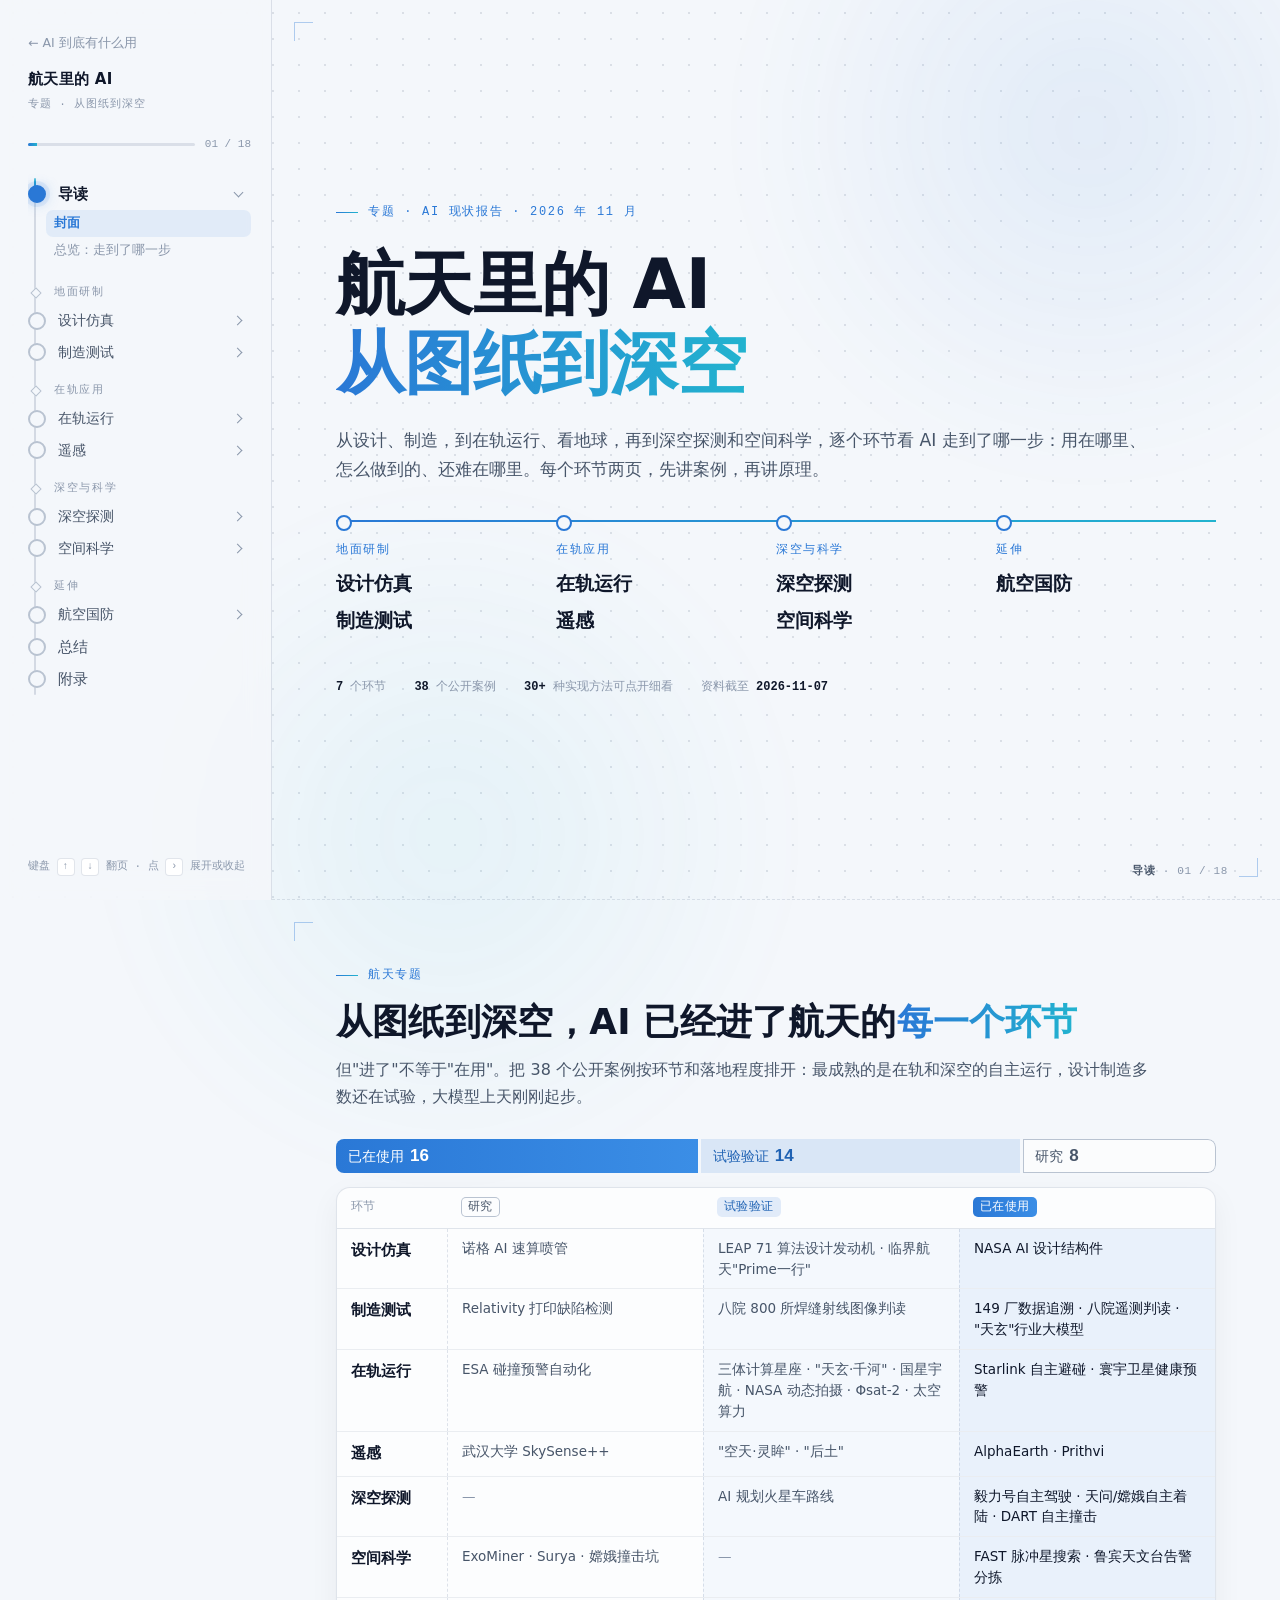
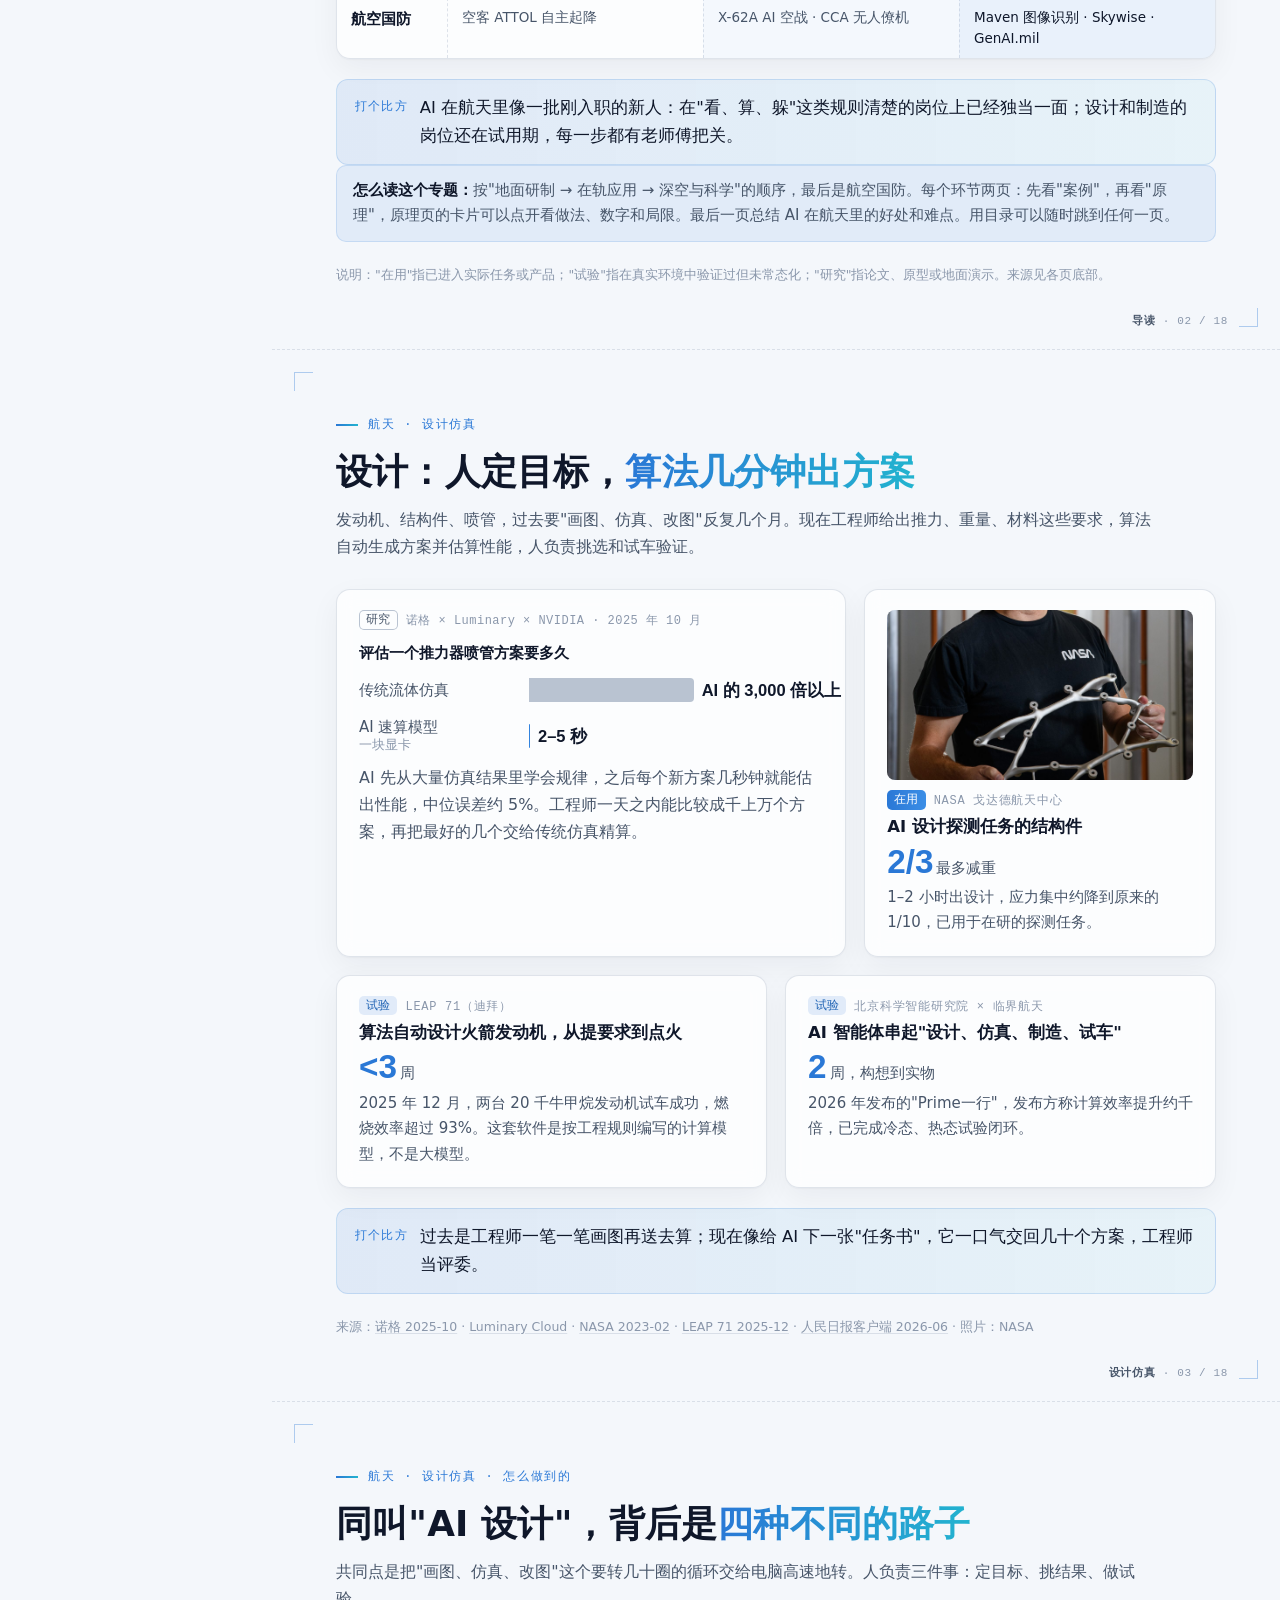
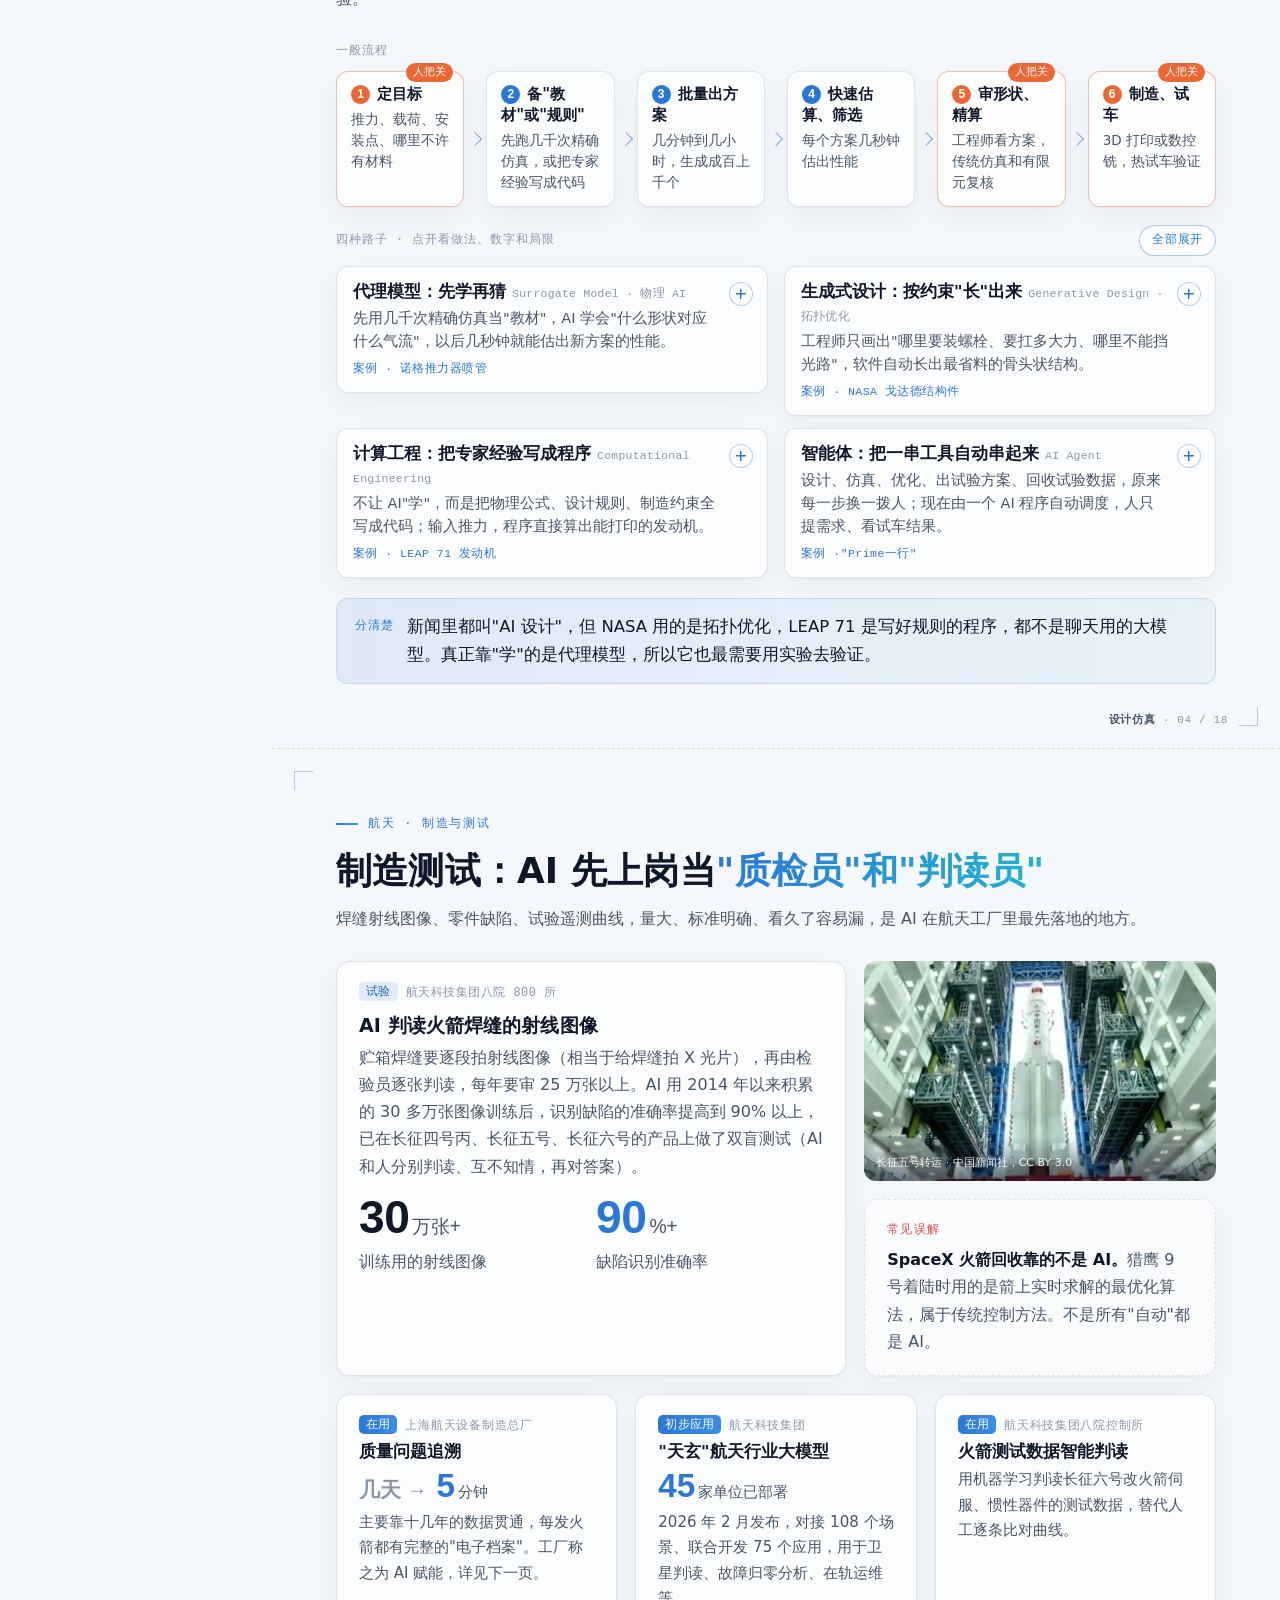
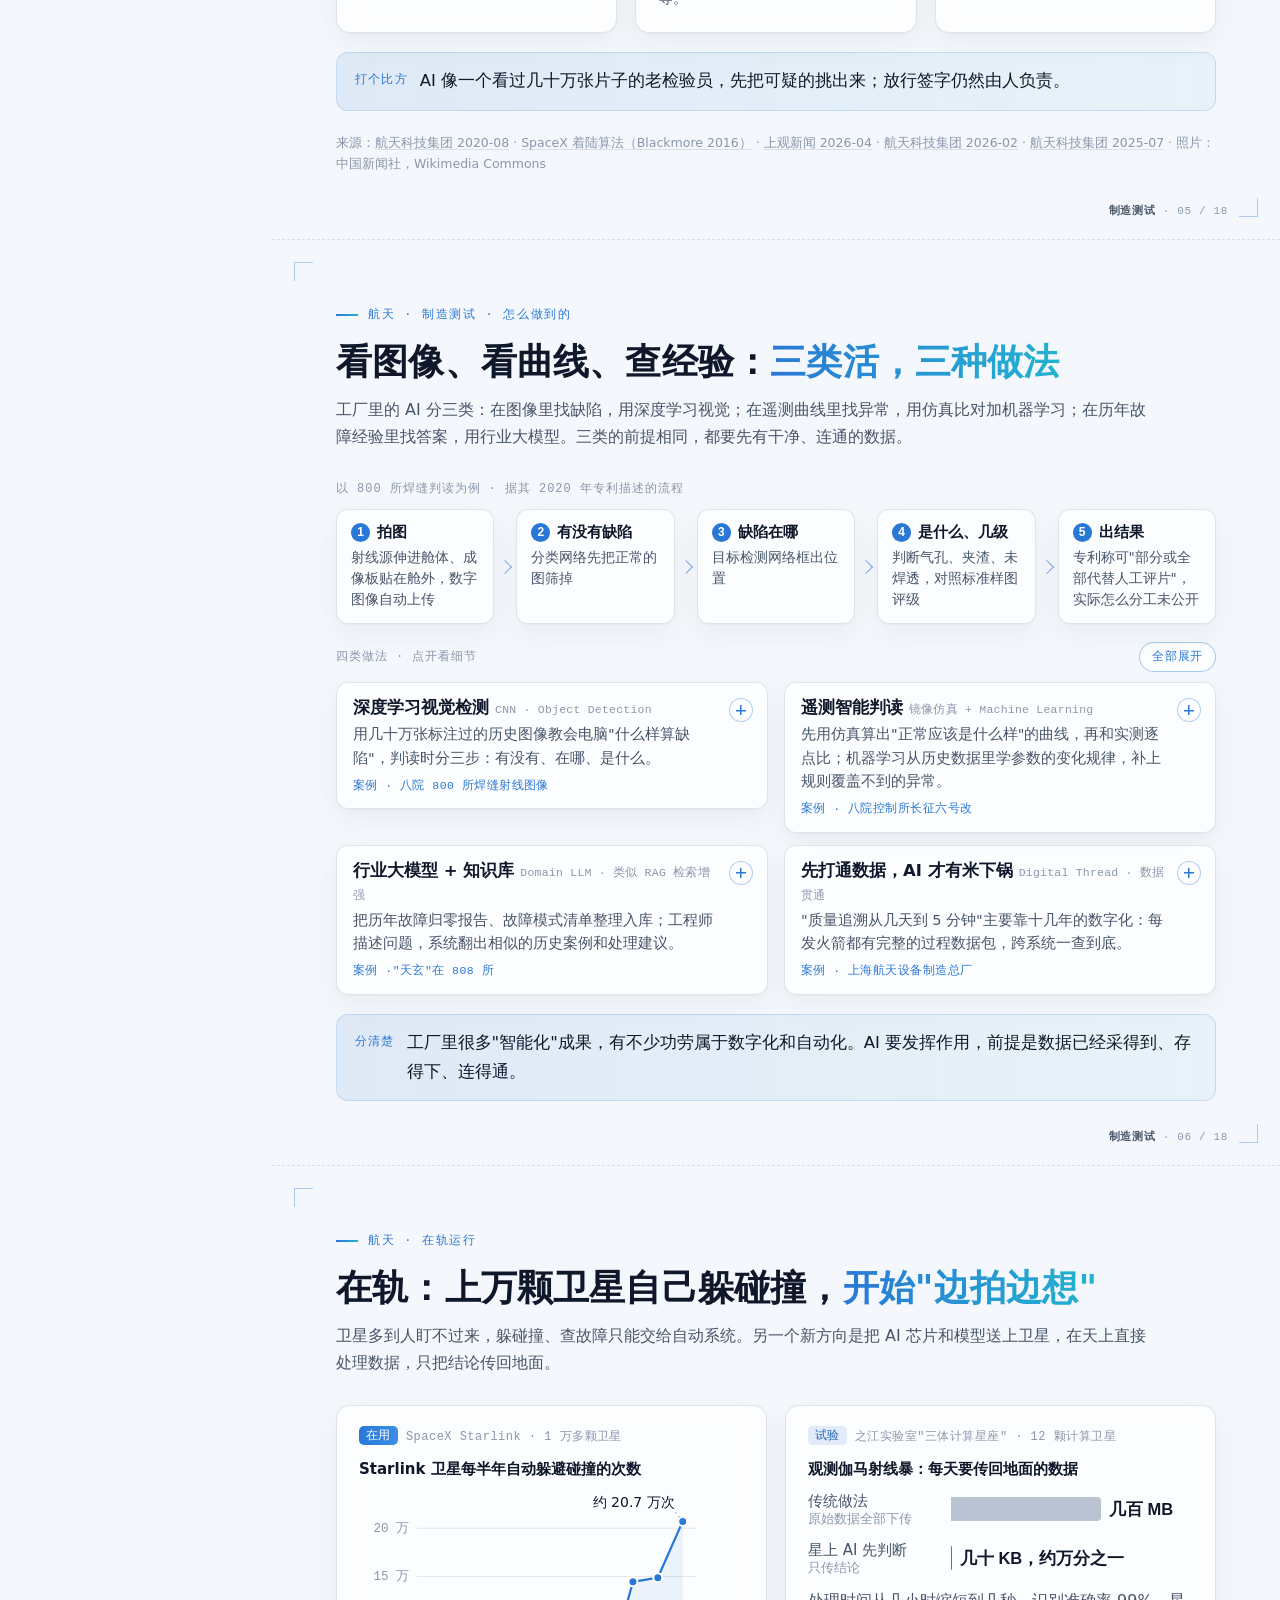
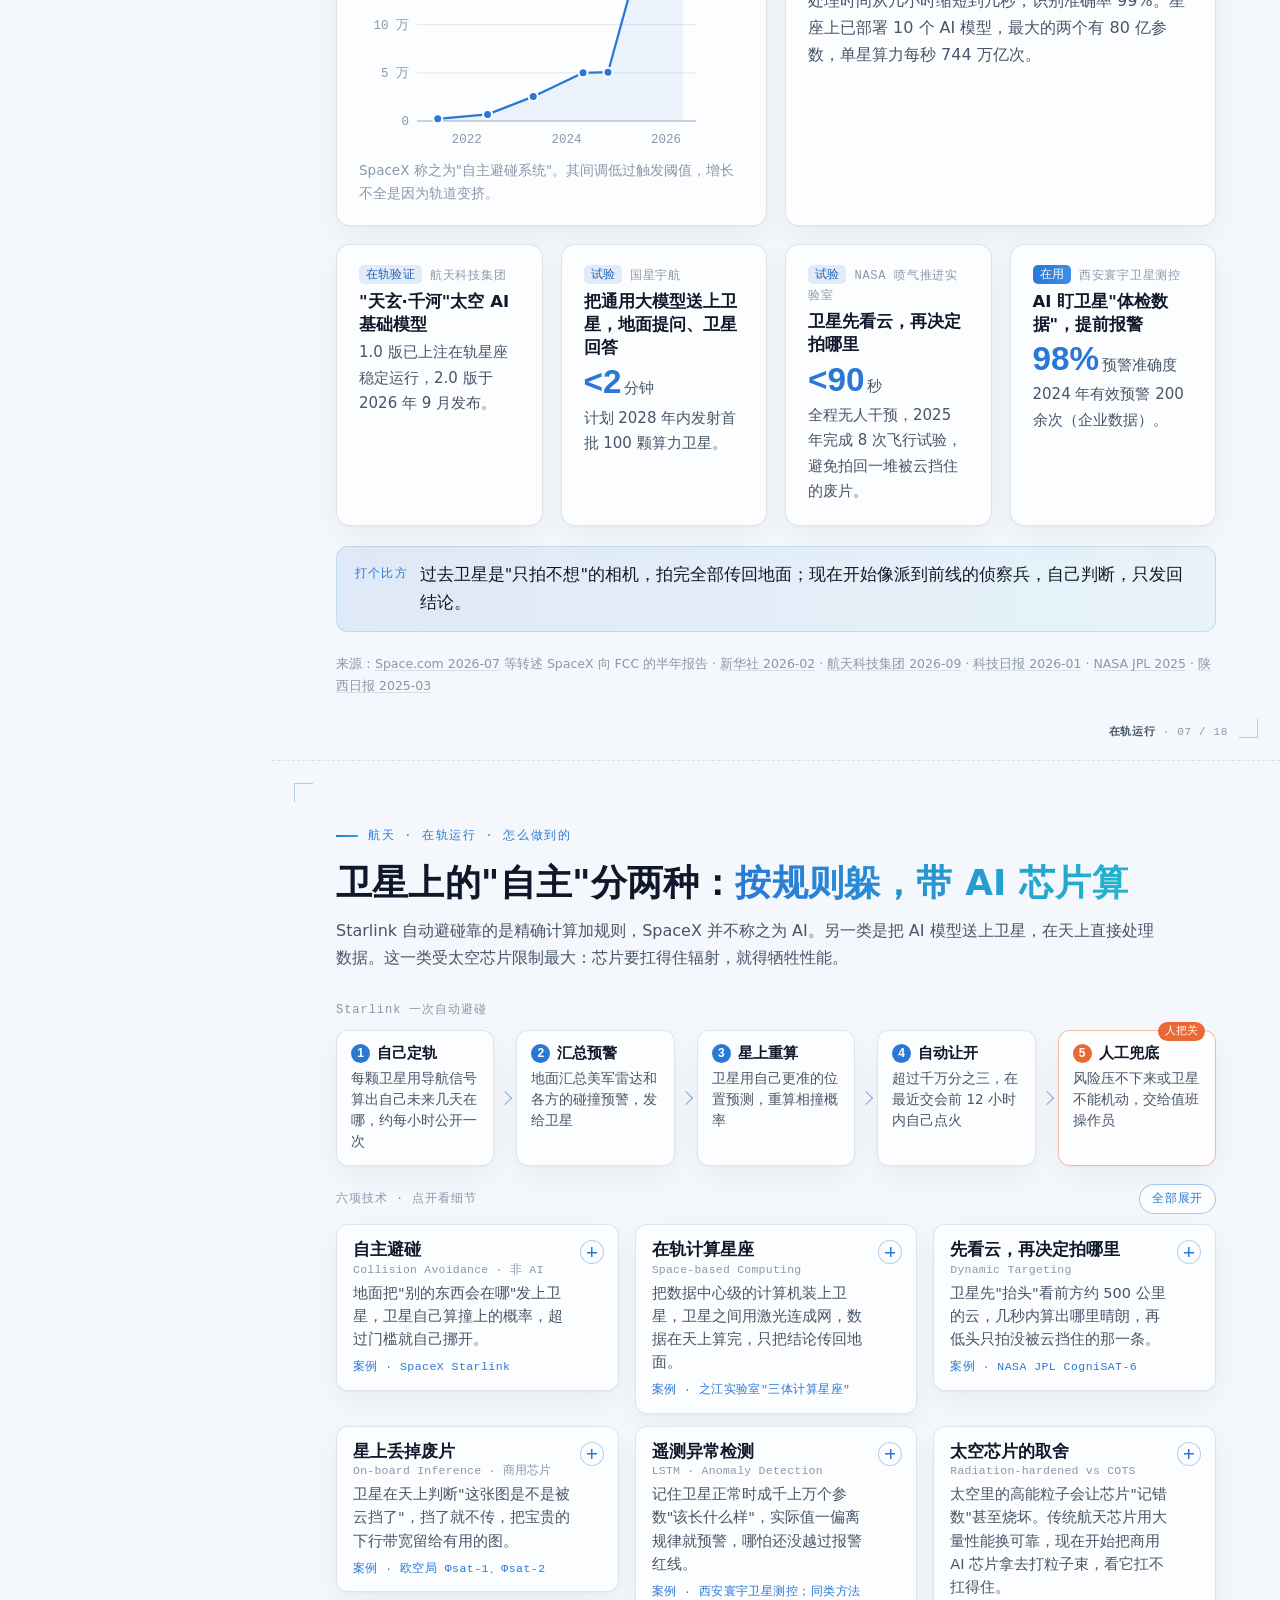
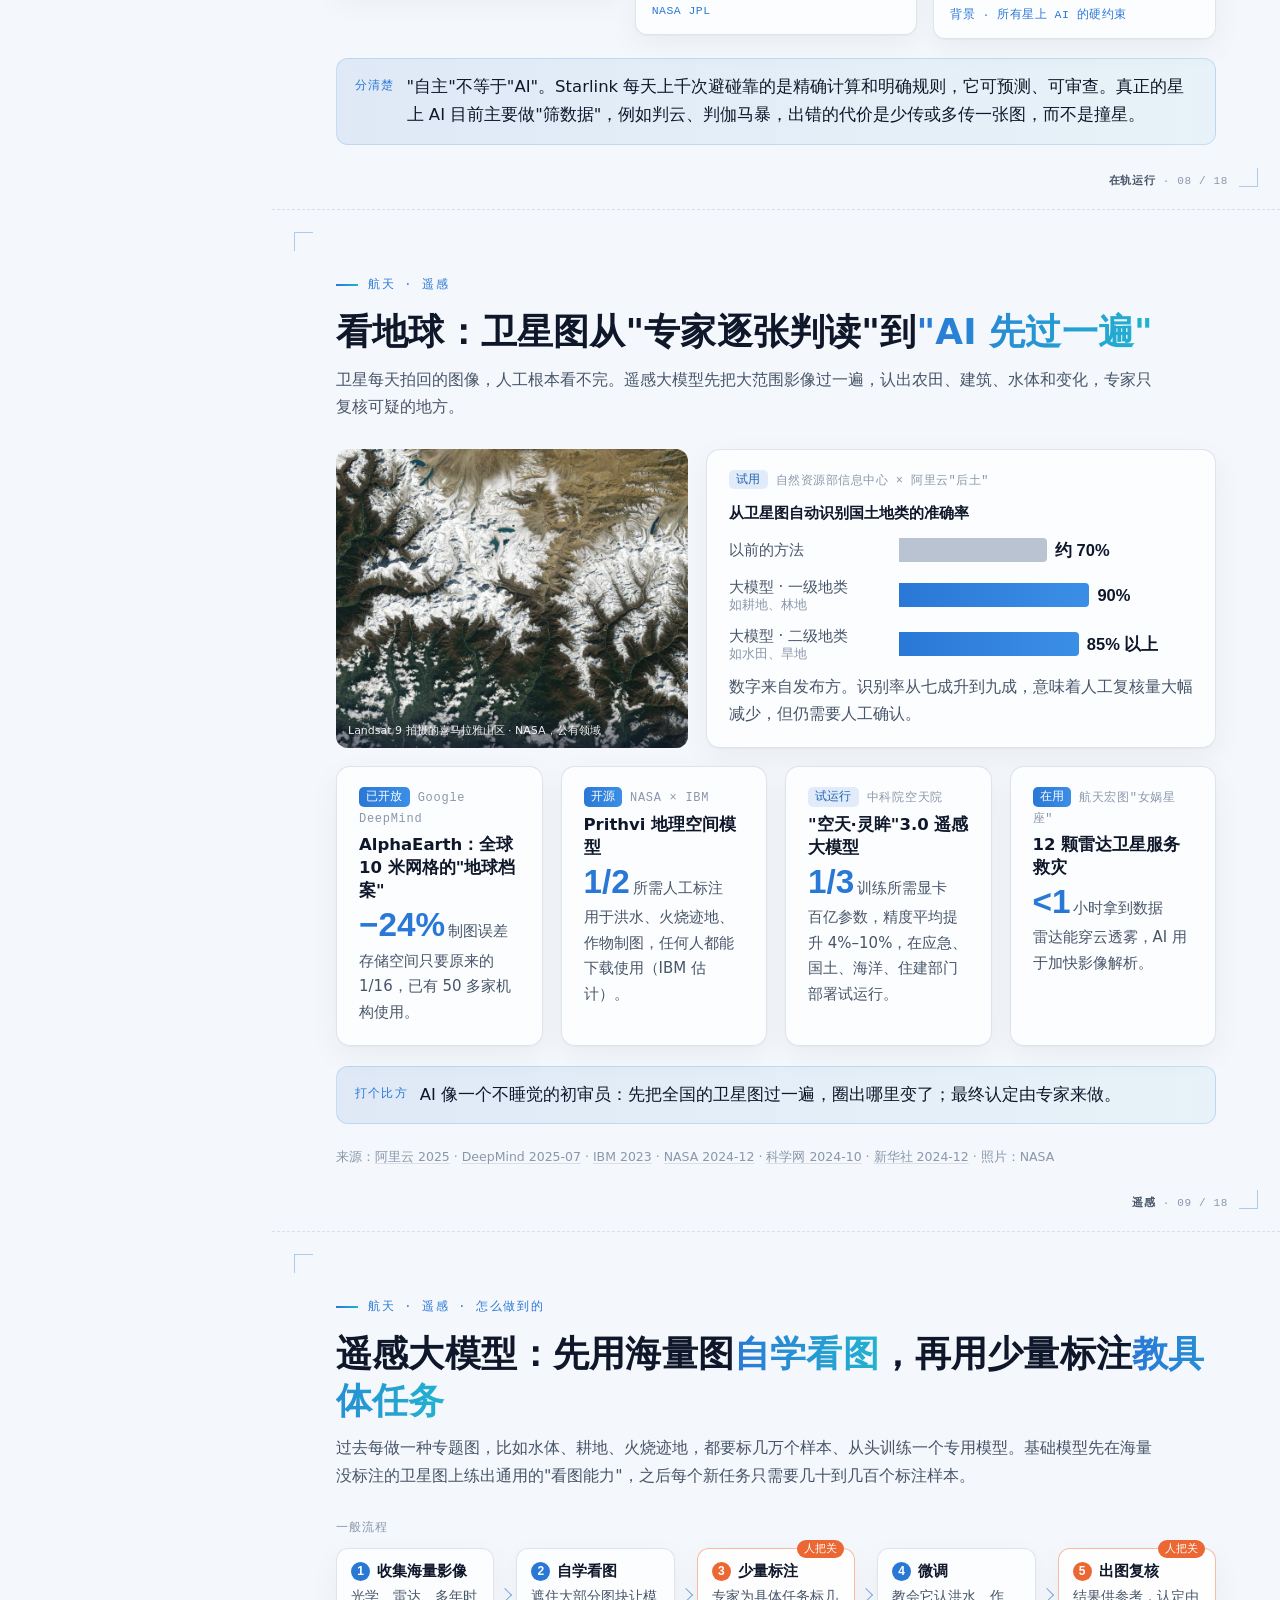
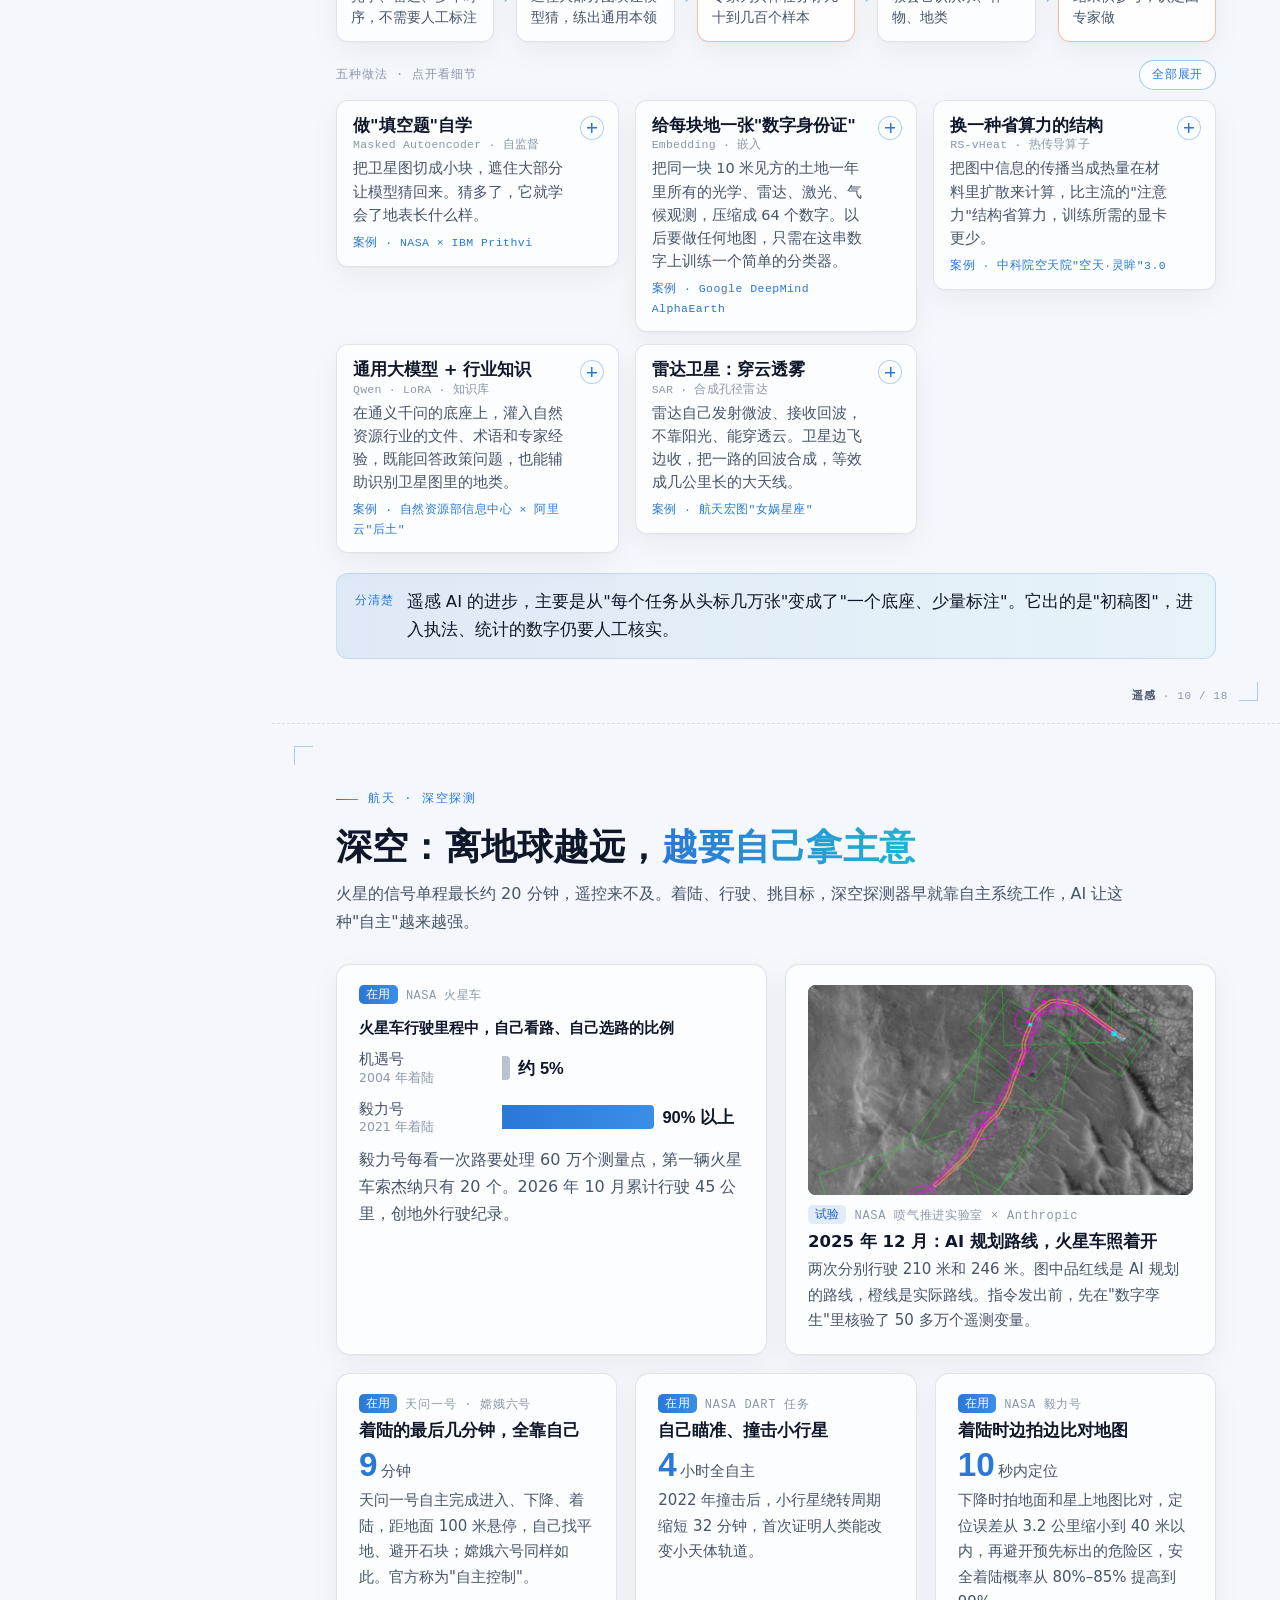
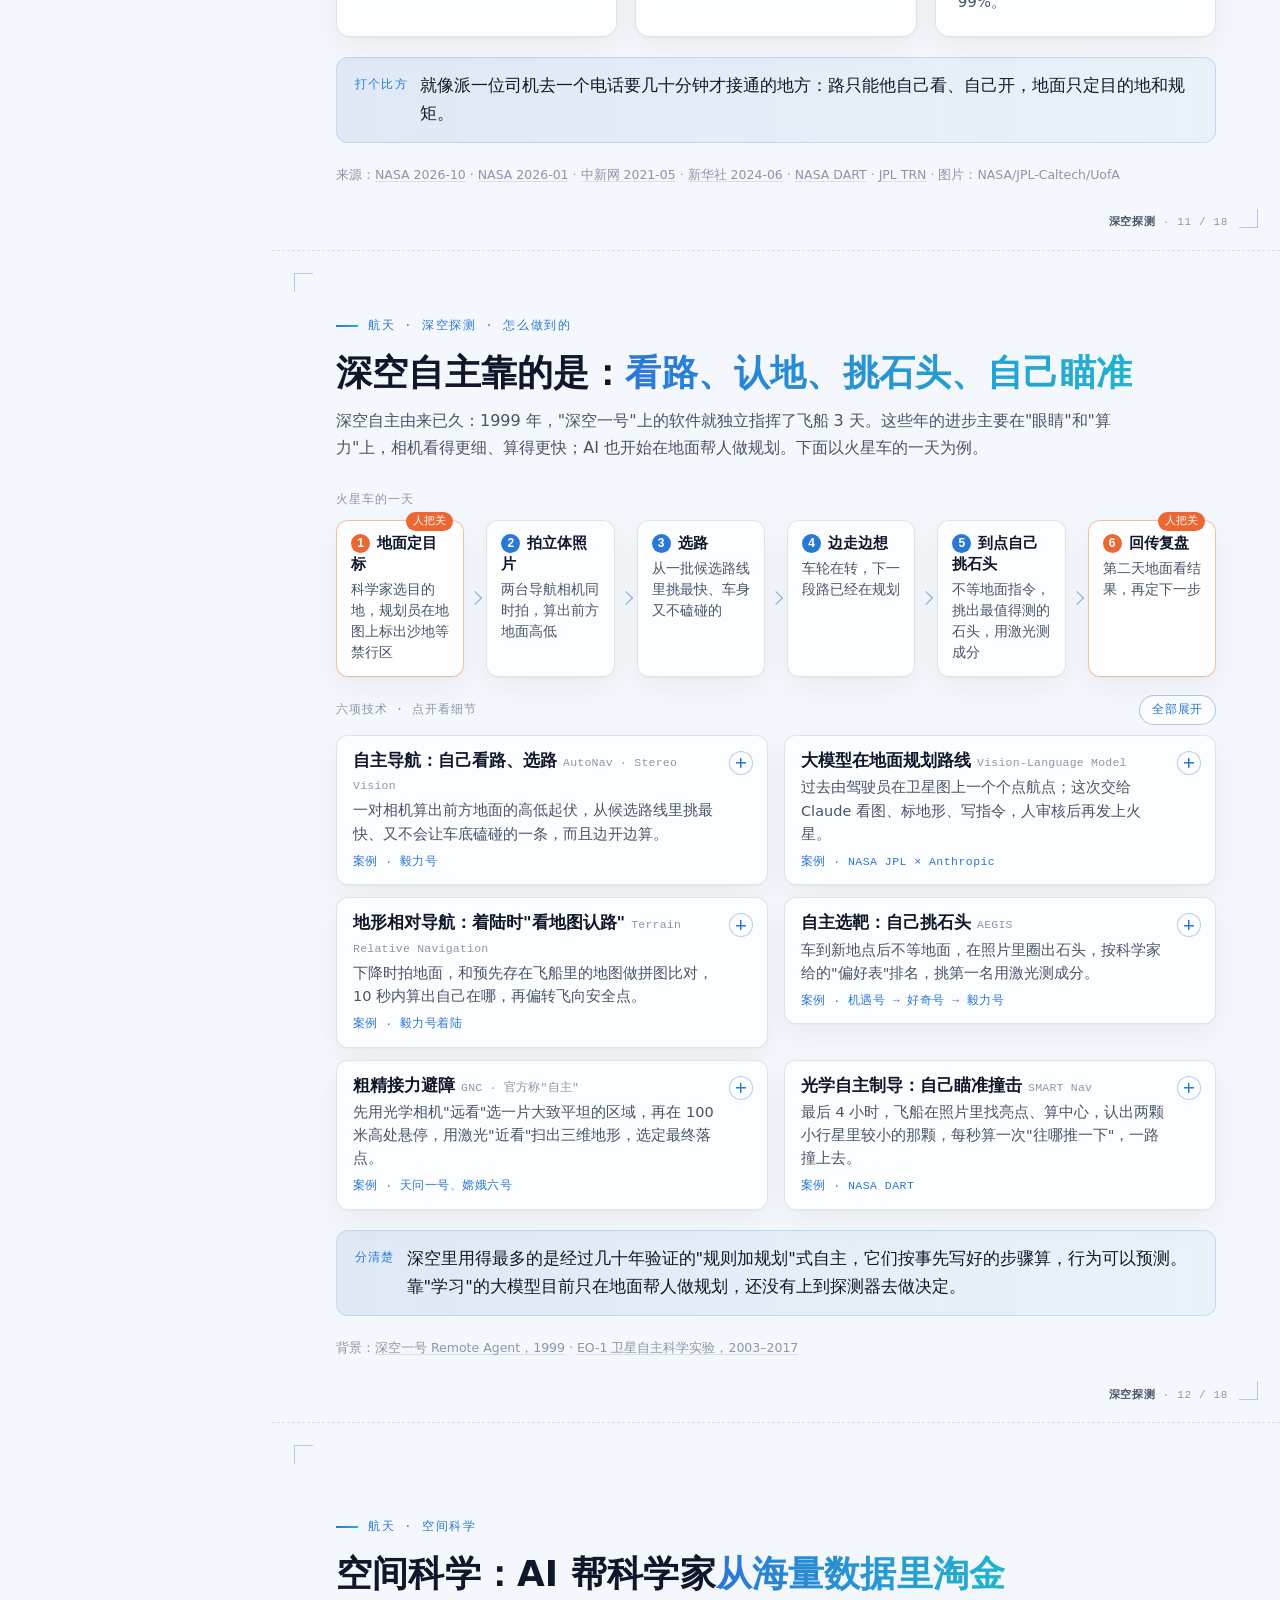
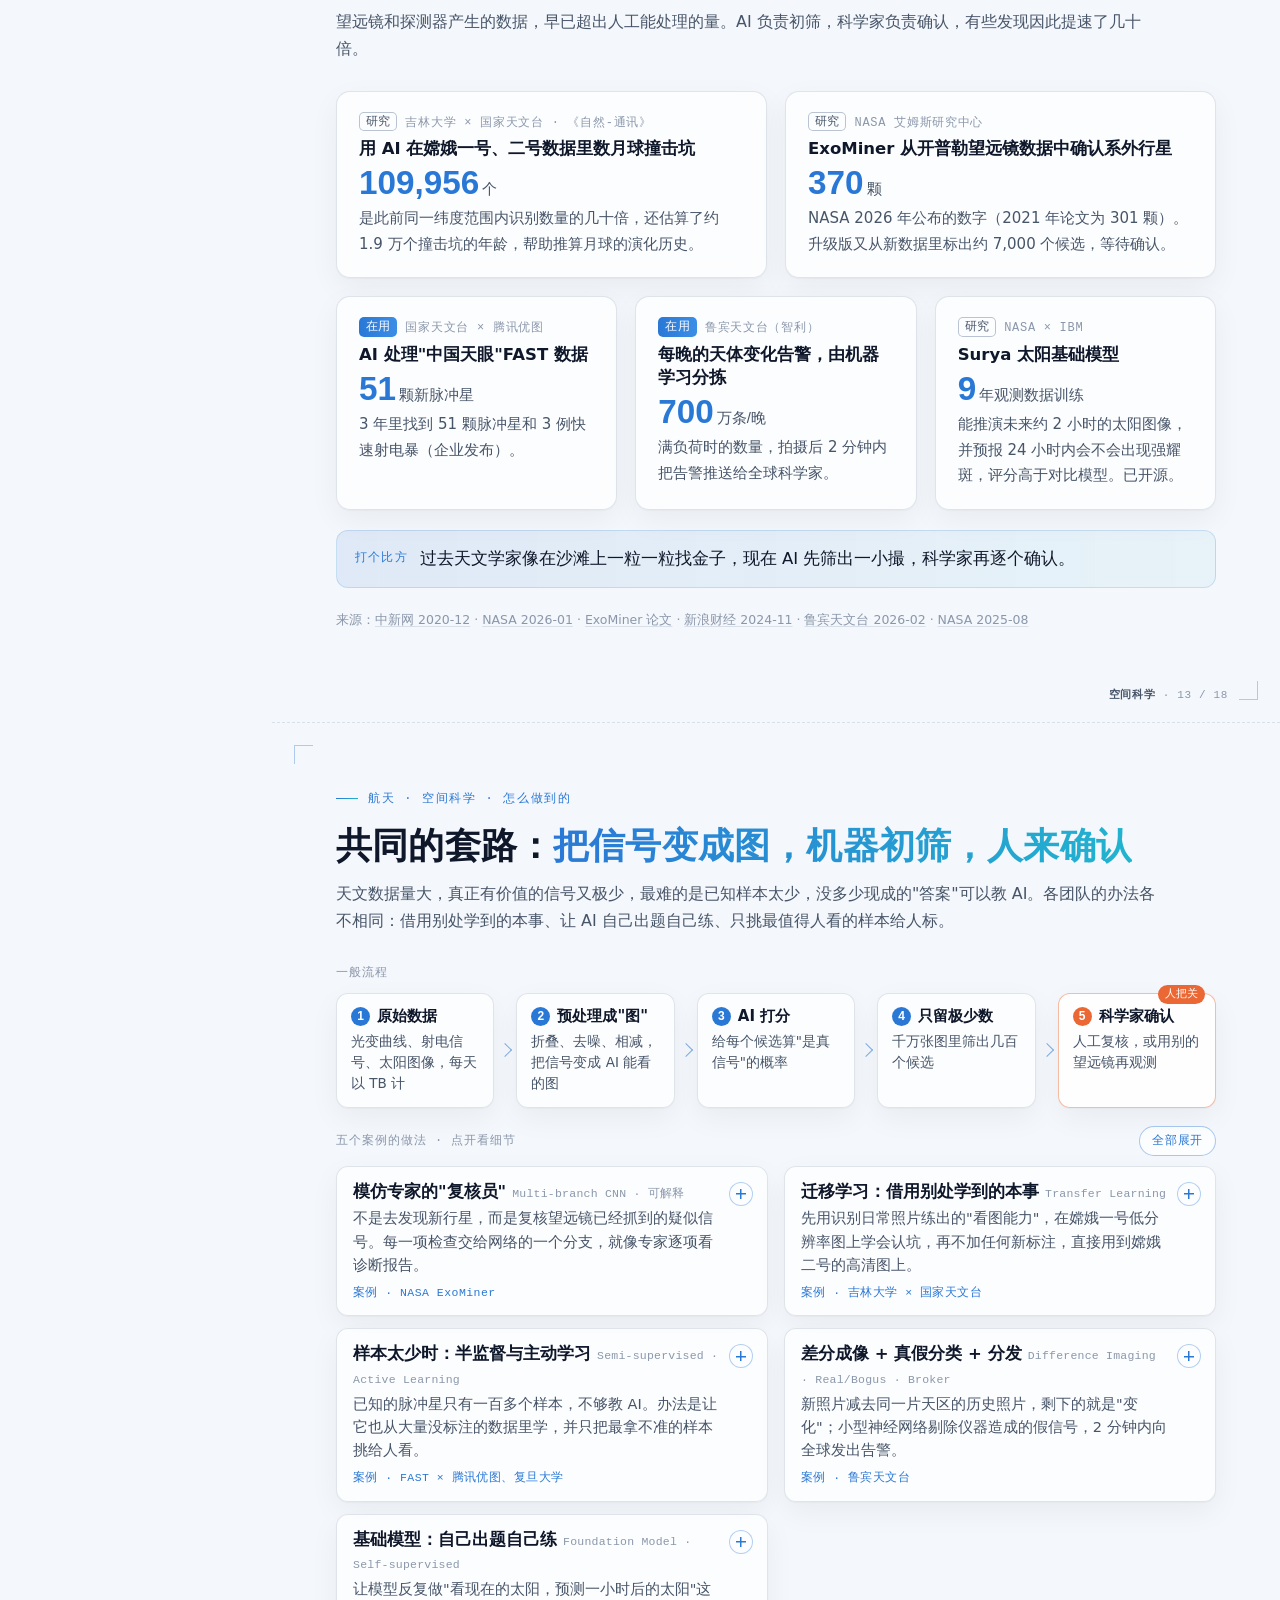
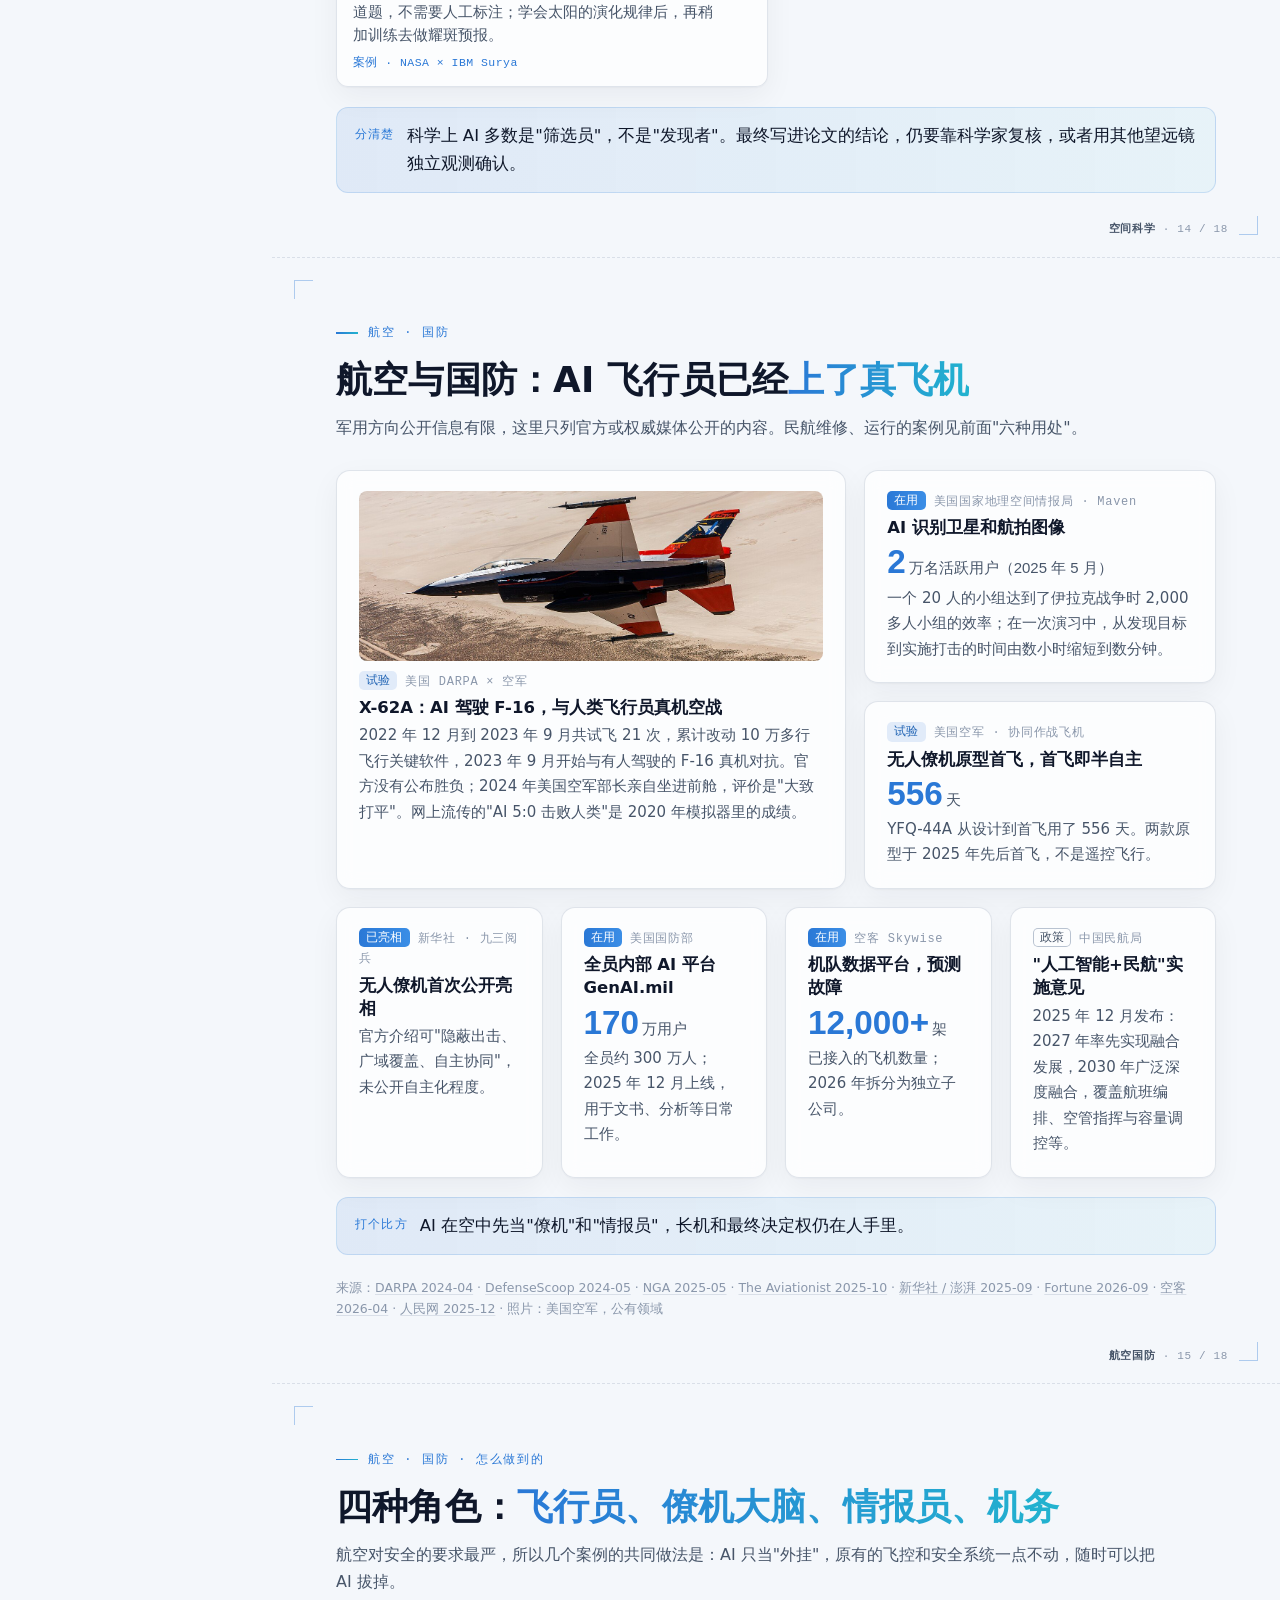
==== space.html @ 5debd6b4 "专题拆分与目录改版" ====
<!DOCTYPE html>
<html lang="zh-CN">
<head>
<meta charset="utf-8">
<meta name="viewport" content="width=device-width, initial-scale=1">
<title>航天里的 AI：从图纸到深空</title>
<meta name="description" content="写给没有技术背景的朋友：AI 在航天设计、制造、在轨运行、遥感、深空探测、空间科学和航空国防里的真实案例、实现方式与难点。资料截至 2026 年 11 月。">
<link rel="stylesheet" href="css/style.css">
</head>
<body>
<div class="backdrop" aria-hidden="true"></div>

<nav class="toc" aria-label="目录">
  <a class="toc-back" href="index.html">← AI 到底有什么用</a>
  <a class="toc-brand" href="#cover">航天里的 AI<span>专题 · 从图纸到深空</span></a>
  <div class="toc-progress"><div class="toc-progress-track"><div class="toc-progress-fill"></div></div><span class="toc-progress-text">01 / 01</span></div>
  <div class="toc-scroll"><ol class="toc-list"></ol></div>
  <div class="toc-hint">键盘 <kbd>↑</kbd> <kbd>↓</kbd> 翻页 · 点 <kbd>›</kbd> 展开或收起</div>
</nav>

<div class="topbar">
  <button type="button" aria-label="打开目录">目录</button>
  <span class="topbar-title"></span>
  <span class="topbar-count"></span>
  <i class="topbar-progress"></i>
</div>

<main>

<!-- ==================== 导读 ==================== -->
<section class="slide cover space-cover" id="cover" data-chapter="导读" data-title="封面">
  <div class="slide-inner">
    <div class="kicker reveal">专题 · AI 现状报告 · 2026 年 11 月</div>
    <h1 class="reveal d1">航天里的 AI<br><em class="hl">从图纸到深空</em></h1>
    <p class="lede reveal d2">从设计、制造，到在轨运行、看地球，再到深空探测和空间科学，逐个环节看 AI 走到了哪一步：用在哪里、怎么做到的、还难在哪里。每个环节两页，先讲案例，再讲原理。</p>
    <ol class="cover-map reveal d3" aria-label="专题的 7 个环节">
      <li><span class="phase">地面研制</span><b>设计仿真</b><b>制造测试</b></li>
      <li><span class="phase">在轨应用</span><b>在轨运行</b><b>遥感</b></li>
      <li><span class="phase">深空与科学</span><b>深空探测</b><b>空间科学</b></li>
      <li><span class="phase">延伸</span><b>航空国防</b></li>
    </ol>
    <div class="cover-meta reveal d4">
      <span><b>7</b> 个环节</span>
      <span><b>38</b> 个公开案例</span>
      <span><b>30+</b> 种实现方法可点开细看</span>
      <span>资料截至 <b>2026-11-07</b></span>
    </div>
  </div>
</section>

<section class="slide" id="space" data-chapter="导读" data-title="总览：走到了哪一步">
  <div class="slide-inner">
    <header class="slide-head">
      <div class="kicker reveal">航天专题</div>
      <h2 class="reveal d1">从图纸到深空，AI 已经进了航天的<em class="hl">每一个环节</em></h2>
      <p class="lede reveal d2">但"进了"不等于"在用"。把 38 个公开案例按环节和落地程度排开：最成熟的是在轨和深空的自主运行，设计制造多数还在试验，大模型上天刚刚起步。</p>
    </header>
    <div class="m-stack reveal d2" aria-label="38 个案例中，在用 16 个，试验 14 个，研究 8 个">
      <i class="t-use" style="flex:16">已在使用 <b>16</b></i><i class="t-try" style="flex:14">试验验证 <b>14</b></i><i class="t-res" style="flex:8">研究 <b>8</b></i>
    </div>
    <div class="maturity reveal d3">
      <div class="m-head"><span>环节</span><span><i class="tag t-res">研究</i></span><span><i class="tag t-try">试验验证</i></span><span><i class="tag t-use">已在使用</i></span></div>
      <div class="m-row"><b>设计仿真</b><span data-stage="研究">诺格 AI 速算喷管</span><span data-stage="试验">LEAP 71 算法设计发动机 · 临界航天"Prime一行"</span><span data-stage="在用">NASA AI 设计结构件</span></div>
      <div class="m-row"><b>制造测试</b><span data-stage="研究">Relativity 打印缺陷检测</span><span data-stage="试验">八院 800 所焊缝射线图像判读</span><span data-stage="在用">149 厂数据追溯 · 八院遥测判读 · "天玄"行业大模型</span></div>
      <div class="m-row"><b>在轨运行</b><span data-stage="研究">ESA 碰撞预警自动化</span><span data-stage="试验">三体计算星座 · "天玄·千河" · 国星宇航 · NASA 动态拍摄 · Φsat-2 · 太空算力</span><span data-stage="在用">Starlink 自主避碰 · 寰宇卫星健康预警</span></div>
      <div class="m-row"><b>遥感</b><span data-stage="研究">武汉大学 SkySense++</span><span data-stage="试验">"空天·灵眸" · "后土"</span><span data-stage="在用">AlphaEarth · Prithvi</span></div>
      <div class="m-row"><b>深空探测</b><span data-stage="研究" class="empty">—</span><span data-stage="试验">AI 规划火星车路线</span><span data-stage="在用">毅力号自主驾驶 · 天问/嫦娥自主着陆 · DART 自主撞击</span></div>
      <div class="m-row"><b>空间科学</b><span data-stage="研究">ExoMiner · Surya · 嫦娥撞击坑</span><span data-stage="试验" class="empty">—</span><span data-stage="在用">FAST 脉冲星搜索 · 鲁宾天文台告警分拣</span></div>
      <div class="m-row"><b>航空国防</b><span data-stage="研究">空客 ATTOL 自主起降</span><span data-stage="试验">X-62A AI 空战 · CCA 无人僚机</span><span data-stage="在用">Maven 图像识别 · Skywise · GenAI.mil</span></div>
    </div>
    <p class="say reveal d4"><b>打个比方</b>AI 在航天里像一批刚入职的新人：在"看、算、躲"这类规则清楚的岗位上已经独当一面；设计和制造的岗位还在试用期，每一步都有老师傅把关。</p>
    <p class="note reveal d5"><b>怎么读这个专题：</b>按"地面研制 → 在轨应用 → 深空与科学"的顺序，最后是航空国防。每个环节两页：先看"案例"，再看"原理"，原理页的卡片可以点开看做法、数字和局限。最后一页总结 AI 在航天里的好处和难点。用目录可以随时跳到任何一页。</p>
    <div class="src reveal d5">说明："在用"指已进入实际任务或产品；"试验"指在真实环境中验证过但未常态化；"研究"指论文、原型或地面演示。来源见各页底部。</div>
  </div>
</section>

<section class="slide" id="space-design" data-phase="地面研制" data-kind="案例" data-chapter="设计仿真" data-title="人定目标，算法出方案">
  <div class="slide-inner">
    <header class="slide-head">
      <div class="kicker reveal">航天 · 设计仿真</div>
      <h2 class="reveal d1">设计：人定目标，<em class="hl">算法几分钟出方案</em></h2>
      <p class="lede reveal d2">发动机、结构件、喷管，过去要"画图、仿真、改图"反复几个月。现在工程师给出推力、重量、材料这些要求，算法自动生成方案并估算性能，人负责挑选和试车验证。</p>
    </header>
    <div class="grid g-wide-left">
      <div class="card reveal d2">
        <div class="who-line"><i class="tag t-res">研究</i>诺格 × Luminary × NVIDIA · 2025 年 10 月</div>
        <div class="chart" data-chart="bars"><script type="application/json">{"title":"评估一个推力器喷管方案要多久","max":3000,"usable":56,"items":[{"label":"传统流体仿真","value":3000,"display":"AI 的 3,000 倍以上"},{"label":"AI 速算模型","sub":"一块显卡","value":1,"display":"2–5 秒","hi":true}]}</script></div>
        <p style="margin-top:10px">AI 先从大量仿真结果里学会规律，之后每个新方案几秒钟就能估出性能，中位误差约 5%。工程师一天之内能比较成千上万个方案，再把最好的几个交给传统仿真精算。</p>
      </div>
      <div class="card case reveal d3">
        <div class="thumb tall"><img src="img/nasa-evolved.jpg" alt="NASA 用 AI 设计的结构件" loading="lazy" style="object-position:center 72%"></div>
        <div class="who"><i class="tag t-use">在用</i>NASA 戈达德航天中心</div>
        <div class="what">AI 设计探测任务的结构件</div>
        <div class="fig">2/3<small>最多减重</small></div>
        <p>1–2 小时出设计，应力集中约降到原来的 1/10，已用于在研的探测任务。</p>
      </div>
    </div>
    <div class="grid g-2 swipe" style="margin-top:18px">
      <div class="card case reveal d3"><div class="who"><i class="tag t-try">试验</i>LEAP 71（迪拜）</div><div class="what">算法自动设计火箭发动机，从提要求到点火</div><div class="fig">&lt;3<small>周</small></div><p>2025 年 12 月，两台 20 千牛甲烷发动机试车成功，燃烧效率超过 93%。这套软件是按工程规则编写的计算模型，不是大模型。</p></div>
      <div class="card case reveal d4"><div class="who"><i class="tag t-try">试验</i>北京科学智能研究院 × 临界航天</div><div class="what">AI 智能体串起"设计、仿真、制造、试车"</div><div class="fig">2<small>周，构想到实物</small></div><p>2026 年发布的"Prime一行"，发布方称计算效率提升约千倍，已完成冷态、热态试验闭环。</p></div>
    </div>
    <p class="say reveal d5"><b>打个比方</b>过去是工程师一笔一笔画图再送去算；现在像给 AI 下一张"任务书"，它一口气交回几十个方案，工程师当评委。</p>
    <div class="src reveal d5">来源：<a href="https://news.northropgrumman.com/spacecraft/northrop-grumman-collaborates-on-ai-designed-spacecraft-propulsion-element">诺格 2025-10</a> · <a href="https://www.luminarycloud.com/blog/a-new-structural-advantage-how-physics-ai-is-transforming-spacecraft-design-at-northrop-grumman">Luminary Cloud</a> · <a href="https://www.nasa.gov/technology/goddard-tech/nasa-turns-to-ai-to-design-mission-hardware/">NASA 2023-02</a> · <a href="https://leap71.com/2025/12/11/leap-71-hot-fires-two-orbital-class-methalox-engines-designed-autonomously-by-noyron/">LEAP 71 2025-12</a> · <a href="https://finance.sina.com.cn/jjxw/2026-06-12/doc-iniccnfv0273398.shtml">人民日报客户端 2026-06</a> · 照片：NASA</div>
  </div>
</section>

<section class="slide" id="space-design-how" data-phase="地面研制" data-kind="原理" data-chapter="设计仿真" data-title="四种路子">
  <div class="slide-inner">
    <header class="slide-head">
      <div class="kicker reveal">航天 · 设计仿真 · 怎么做到的</div>
      <h2 class="reveal d1">同叫"AI 设计"，背后是<em class="hl">四种不同的路子</em></h2>
      <p class="lede reveal d2">共同点是把"画图、仿真、改图"这个要转几十圈的循环交给电脑高速地转。人负责三件事：定目标、挑结果、做试验。</p>
    </header>
    <div class="section-label reveal d2"><span>一般流程</span></div>
    <ol class="pipeline reveal d2">
      <li class="human"><b>定目标</b><span>推力、载荷、安装点、哪里不许有材料</span></li>
      <li><b>备"教材"或"规则"</b><span>先跑几千次精确仿真，或把专家经验写成代码</span></li>
      <li><b>批量出方案</b><span>几分钟到几小时，生成成百上千个</span></li>
      <li><b>快速估算、筛选</b><span>每个方案几秒钟估出性能</span></li>
      <li class="human"><b>审形状、精算</b><span>工程师看方案，传统仿真和有限元复核</span></li>
      <li class="human"><b>制造、试车</b><span>3D 打印或数控铣，热试车验证</span></li>
    </ol>
    <div class="section-label reveal d3"><span>四种路子 · 点开看做法、数字和局限</span><button type="button" class="expand-all">全部展开</button></div>
    <div class="more-grid reveal d3">
      <details class="more">
        <summary><span class="term">代理模型：先学再猜<small>Surrogate Model · 物理 AI</small></span><span class="gist">先用几千次精确仿真当"教材"，AI 学会"什么形状对应什么气流"，以后几秒钟就能估出新方案的性能。</span><span class="on-case">案例 · 诺格推力器喷管</span></summary>
        <div class="more-body">
          <h4>怎么做</h4>
          <ol>
            <li>先用风洞冷流实验数据校准流体仿真软件（CFD），确保"教材"本身是准的。</li>
            <li>在长度、面积比、喉部半径、室压 4 个参数上均匀撒点，每个点算一次高精度仿真，共约 2,000 次。</li>
            <li>用 NVIDIA 的神经算子模型（DoMINO）学习，九成数据训练、一成留作检验。</li>
            <li>部署在一块普通显卡上：工程师改一下形状，2–5 秒看到流场。</li>
          </ol>
          <h4>关键数字</h4>
          <ul class="figs">
            <li><b>约 2,000 次</b>精确仿真当教材</li>
            <li><b>2–5 秒</b>一次估算，原来要几小时</li>
            <li><b>5.2%</b>中位误差，最好的 1.6%</li>
            <li><b>0 件</b>截至 2026 年 3 月尚无实物</li>
          </ul>
          <p class="limit">只在"学过"的参数范围内可靠，超出范围准不准没有交代；发布方自己称之为概念验证。数字均为企业自述。</p>
          <p class="more-src">来源：<a href="https://luminary.ai/blog/a-new-structural-advantage-how-physics-ai-is-transforming-spacecraft-design-at-northrop-grumman">Luminary Cloud 2025-10</a> · <a href="https://docs.nvidia.com/physicsnemo/latest/physicsnemo/examples/cfd/external_aerodynamics/domino/README.html">NVIDIA DoMINO 文档</a> · <a href="https://digital.nationaldefensemagazine.org/march-2026/page-28">National Defense 2026-03</a></p>
        </div>
      </details>
      <details class="more">
        <summary><span class="term">生成式设计：按约束"长"出来<small>Generative Design · 拓扑优化</small></span><span class="gist">工程师只画出"哪里要装螺栓、要扛多大力、哪里不能挡光路"，软件自动长出最省料的骨头状结构。</span><span class="on-case">案例 · NASA 戈达德结构件</span></summary>
        <div class="more-body">
          <h4>怎么做</h4>
          <ol>
            <li>画出必须保留的安装面，以及光路、装配时手要伸进去的禁区。</li>
            <li>输入载荷和 NASA 标准（例如螺栓孔离边缘至少 1.5 倍孔径）。</li>
            <li>软件（Autodesk Fusion 360）约每分钟迭代一次，同时做受力分析，1–2 小时出方案；人工设计要 1–2 周迭代一次。</li>
            <li>工程师审形状。设计者原话："算法需要人眼"，否则有时会做得太薄。</li>
            <li>按 NASA 流程做有限元精算，再交给供应商五轴数控铣或 3D 打印。</li>
          </ol>
          <h4>关键数字</h4>
          <ul class="figs">
            <li><b>2 天 → 1 小时</b>两名专家 vs AI（望远镜支架）</li>
            <li><b>&lt;48 小时</b>从需求到铣好的金属件</li>
            <li><b>60+ 项</b>已有的应用</li>
            <li><b>10 倍+</b>开发时间和成本降低</li>
          </ul>
          <p class="limit">只适用于金属、塑料这类各向同性材料，复合材料不行；目前主要做中小型支架。形状像"外星骨头"，一些工程师看着不放心。这是传统优化算法，不是大模型。</p>
          <p class="more-src">来源：<a href="https://www.nasa.gov/technology/goddard-tech/nasa-turns-to-ai-to-design-mission-hardware/">NASA 2023-02</a> · <a href="https://science.nasa.gov/wp-content/uploads/2024/03/evolved-structures-ryan-mcclelland.pdf">NASA 演化结构件报告</a> · <a href="https://www.nasa.gov/podcasts/small-steps-giant-leaps/small-steps-giant-leaps-episode-92-evolved-structures/">NASA 播客 2022-09</a> · <a href="https://develop3d.com/ai/text-to-spaceship/">DEVELOP3D 2025-02</a></p>
        </div>
      </details>
      <details class="more">
        <summary><span class="term">计算工程：把专家经验写成程序<small>Computational Engineering</small></span><span class="gist">不让 AI"学"，而是把物理公式、设计规则、制造约束全写成代码；输入推力，程序直接算出能打印的发动机。</span><span class="on-case">案例 · LEAP 71 发动机</span></summary>
        <div class="more-body">
          <h4>怎么做</h4>
          <ol>
            <li>工程师给出规格：推力、推进剂、室压。</li>
            <li>软件 Noyron 按写好的规则算出几何形状、制造文件和性能预测。同样的输入一定得到同样的输出。</li>
            <li>用铜铬锆高温合金整体 3D 打印燃烧室和喷管。</li>
            <li>热试车，试车数据再用来修正规则。</li>
          </ol>
          <h4>关键数字</h4>
          <ul class="figs">
            <li><b>&lt;3 周</b>两台 20 千牛甲烷发动机，从规格到点火</li>
            <li><b>93%+</b>燃烧效率（钟形喷管）</li>
            <li><b>每 4 周</b>近 18 个月平均热试一台新发动机</li>
            <li><b>1 次</b>塞式喷管因启动问题只点了一次火</li>
          </ul>
          <p class="limit">每一类零件的规则都要专家逐条写进程序，换新品类成本高；软件闭源。数字为企业自述。</p>
          <p class="more-src">来源：<a href="https://leap71.com/2025/12/11/leap-71-hot-fires-two-orbital-class-methalox-engines-designed-autonomously-by-noyron/">LEAP 71 2025-12</a> · <a href="https://leap71.com/2023/10/18/introducing-picogk-an-open-source-kernel-for-computational-engineering/">PicoGK 开源几何内核</a></p>
        </div>
      </details>
      <details class="more">
        <summary><span class="term">智能体：把一串工具自动串起来<small>AI Agent</small></span><span class="gist">设计、仿真、优化、出试验方案、回收试验数据，原来每一步换一拨人；现在由一个 AI 程序自动调度，人只提需求、看试车结果。</span><span class="on-case">案例 ·"Prime一行"</span></summary>
        <div class="more-body">
          <h4>怎么做</h4>
          <ol>
            <li>按需求自动生成设计，做参数化建模。</li>
            <li>调用燃烧仿真平台 DeepFlame 等，把燃烧、流动、结构放在一起算。</li>
            <li>多目标优化，在推力、重量、冷却之间权衡，筛出候选方案。</li>
            <li>生成试验方案，金属 3D 打印，做冷态和热态试验。</li>
            <li>试验误差回传，进入下一轮。</li>
          </ol>
          <h4>关键数字</h4>
          <ul class="figs">
            <li><b>约 2 周</b>从构想到实物验证</li>
            <li><b>约千倍</b>计算效率提升（比较基准未公开）</li>
            <li><b>2.5 吨</b>推力的发动机正在试制</li>
          </ul>
          <p class="limit">除 DeepFlame 外，各模块用了什么模型和软件都没有公开；信息主要来自发布方和融资新闻稿，不同报道对合作单位的说法也不一致。</p>
          <p class="more-src">来源：<a href="http://finance.people.com.cn/n1/2026/0615/c1004-40740484.html">人民网 2026-06</a> · <a href="https://finance.sina.com.cn/jjxw/2026-06-12/doc-iniccnfv0273398.shtml">人民日报客户端 2026-06</a> · <a href="https://news.pedaily.cn/202607/566378.shtml">投资界 2026-07</a></p>
        </div>
      </details>
    </div>
    <p class="say reveal d4"><b>分清楚</b>新闻里都叫"AI 设计"，但 NASA 用的是拓扑优化，LEAP 71 是写好规则的程序，都不是聊天用的大模型。真正靠"学"的是代理模型，所以它也最需要用实验去验证。</p>
  </div>
</section>

<section class="slide" id="space-make" data-phase="地面研制" data-kind="案例" data-chapter="制造测试" data-title="AI 当质检员">
  <div class="slide-inner">
    <header class="slide-head">
      <div class="kicker reveal">航天 · 制造与测试</div>
      <h2 class="reveal d1">制造测试：AI 先上岗当<em class="hl">"质检员"和"判读员"</em></h2>
      <p class="lede reveal d2">焊缝射线图像、零件缺陷、试验遥测曲线，量大、标准明确、看久了容易漏，是 AI 在航天工厂里最先落地的地方。</p>
    </header>
    <div class="grid g-wide-left">
      <div class="card reveal d2">
        <div class="who-line"><i class="tag t-try">试验</i>航天科技集团八院 800 所</div>
        <h3>AI 判读火箭焊缝的射线图像</h3>
        <p>贮箱焊缝要逐段拍射线图像（相当于给焊缝拍 X 光片），再由检验员逐张判读，每年要审 25 万张以上。AI 用 2014 年以来积累的 30 多万张图像训练后，识别缺陷的准确率提高到 90% 以上，已在长征四号丙、长征五号、长征六号的产品上做了双盲测试（AI 和人分别判读、互不知情，再对答案）。</p>
        <div class="grid g-2 mini-stats" style="gap:10px;margin-top:12px">
          <div class="stat"><div class="num"><span class="count" data-to="30">30</span><small>万张+</small></div><p>训练用的射线图像</p></div>
          <div class="stat"><div class="num accent-num"><span class="count" data-to="90">90</span><small>%+</small></div><p>缺陷识别准确率</p></div>
        </div>
      </div>
      <div class="stack">
        <figure class="photo h-220 reveal d3"><img src="img/cz5.jpg" alt="长征五号火箭垂直转运" loading="lazy"><figcaption>长征五号转运 · 中国新闻社，CC BY 3.0</figcaption></figure>
        <div class="card myth reveal d4"><div class="label">常见误解</div><p><b>SpaceX 火箭回收靠的不是 AI。</b>猎鹰 9 号着陆时用的是箭上实时求解的最优化算法，属于传统控制方法。不是所有"自动"都是 AI。</p></div>
      </div>
    </div>
    <div class="grid g-3 swipe" style="margin-top:18px">
      <div class="card case reveal d3"><div class="who"><i class="tag t-use">在用</i>上海航天设备制造总厂</div><div class="what">质量问题追溯</div><div class="fig"><span class="from">几天 →</span> 5<small>分钟</small></div><p>主要靠十几年的数据贯通，每发火箭都有完整的"电子档案"。工厂称之为 AI 赋能，详见下一页。</p></div>
      <div class="card case reveal d4"><div class="who"><i class="tag t-use">初步应用</i>航天科技集团</div><div class="what">"天玄"航天行业大模型</div><div class="fig">45<small>家单位已部署</small></div><p>2026 年 2 月发布，对接 108 个场景、联合开发 75 个应用，用于卫星判读、故障归零分析、在轨运维等。</p></div>
      <div class="card case reveal d5"><div class="who"><i class="tag t-use">在用</i>航天科技集团八院控制所</div><div class="what">火箭测试数据智能判读</div><p>用机器学习判读长征六号改火箭伺服、惯性器件的测试数据，替代人工逐条比对曲线。</p></div>
    </div>
    <p class="say reveal d5"><b>打个比方</b>AI 像一个看过几十万张片子的老检验员，先把可疑的挑出来；放行签字仍然由人负责。</p>
    <div class="src reveal d5">来源：<a href="https://www.spacechina.com/n25/n2014789/n2014809/c2996358/content.html">航天科技集团 2020-08</a> · <a href="http://larsblackmore.com/nae_bridge_2016.pdf">SpaceX 着陆算法（Blackmore 2016）</a> · <a href="https://export.shobserver.com/baijiahao/html/1099486.html">上观新闻 2026-04</a> · <a href="https://www.spacechina.com/n25/n2018089/n2530233/c4549761/content.html">航天科技集团 2026-02</a> · <a href="https://www.spacechina.com/n25/n2014789/n2014809/c4375981/content.html">航天科技集团 2025-07</a> · 照片：中国新闻社，Wikimedia Commons</div>
  </div>
</section>

<section class="slide" id="space-make-how" data-phase="地面研制" data-kind="原理" data-chapter="制造测试" data-title="看图像、看曲线、查经验">
  <div class="slide-inner">
    <header class="slide-head">
      <div class="kicker reveal">航天 · 制造测试 · 怎么做到的</div>
      <h2 class="reveal d1">看图像、看曲线、查经验：<em class="hl">三类活，三种做法</em></h2>
      <p class="lede reveal d2">工厂里的 AI 分三类：在图像里找缺陷，用深度学习视觉；在遥测曲线里找异常，用仿真比对加机器学习；在历年故障经验里找答案，用行业大模型。三类的前提相同，都要先有干净、连通的数据。</p>
    </header>
    <div class="section-label reveal d2"><span>以 800 所焊缝判读为例 · 据其 2020 年专利描述的流程</span></div>
    <ol class="pipeline reveal d2">
      <li><b>拍图</b><span>射线源伸进舱体、成像板贴在舱外，数字图像自动上传</span></li>
      <li><b>有没有缺陷</b><span>分类网络先把正常的图筛掉</span></li>
      <li><b>缺陷在哪</b><span>目标检测网络框出位置</span></li>
      <li><b>是什么、几级</b><span>判断气孔、夹渣、未焊透，对照标准样图评级</span></li>
      <li><b>出结果</b><span>专利称可"部分或全部代替人工评片"，实际怎么分工未公开</span></li>
    </ol>
    <div class="section-label reveal d3"><span>四类做法 · 点开看细节</span><button type="button" class="expand-all">全部展开</button></div>
    <div class="more-grid reveal d3">
      <details class="more">
        <summary><span class="term">深度学习视觉检测<small>CNN · Object Detection</small></span><span class="gist">用几十万张标注过的历史图像教会电脑"什么样算缺陷"，判读时分三步：有没有、在哪、是什么。</span><span class="on-case">案例 · 八院 800 所焊缝射线图像</span></summary>
        <div class="more-body">
          <h4>怎么做</h4>
          <p>2014 年起，焊缝检测从胶片改为数字成像板直接出图，积累了 30 多万张数字射线图像，成为训练数据。专利中的三段式方案是：卷积神经网络（VGG、ResNet 一类）判断有无缺陷，目标检测网络（YOLO、Faster R-CNN 一类）框出位置，再用分类网络判定类型和等级。上线前在长征四号丙、长征五号、长征六号上做了人机双盲对比。</p>
          <h4>关键数字</h4>
          <ul class="figs">
            <li><b>30 万张+</b>训练用的历史图像</li>
            <li><b>90%+</b>双盲测试准确率</li>
            <li><b>28.6 → 14.3 秒</b>每张判读用时（500 张抽样，人 vs 机）</li>
            <li><b>25 万 → 50 万张</b>每年要审的量（"十三五"到"十四五"预计）</li>
          </ul>
          <p class="limit">专利是方案描述，不等于实际部署的系统；90% 的统计口径（按张还是按缺陷）没有说明；人机具体怎么分工，公开资料没有写。</p>
          <p class="more-src">来源：<a href="https://www.spacechina.com/n25/n2014789/n2014809/c2996358/content.html">中国航天报 2020-08</a> · <a href="https://patents.google.com/patent/CN112083017A/zh">专利 CN112083017A</a></p>
        </div>
      </details>
      <details class="more">
        <summary><span class="term">遥测智能判读<small>镜像仿真 + Machine Learning</small></span><span class="gist">先用仿真算出"正常应该是什么样"的曲线，再和实测逐点比；机器学习从历史数据里学参数的变化规律，补上规则覆盖不到的异常。</span><span class="on-case">案例 · 八院控制所长征六号改</span></summary>
        <div class="more-body">
          <h4>怎么做</h4>
          <ol>
            <li>读入本发次火箭的装订数据。</li>
            <li>"镜像仿真"复算出一条标准曲线，与实测数据精确比对。这一步是规则方法，不是机器学习。</li>
            <li>机器学习从历次测试遥测中学习参数变化规律，提高判读覆盖面。</li>
            <li>判读规则和判读参数分开管理，换发次时可以快速更新标准；自动生成报告。</li>
          </ol>
          <h4>关键数字</h4>
          <ul class="figs">
            <li><b>事后 → 实时</b>伺服、惯组数据从事后分析变为实时判读</li>
            <li><b>90%</b>测试人员工作量降低（含自动化）</li>
            <li><b>80%</b>在线验收时间节省（含自动化）</li>
          </ul>
          <p class="limit">用了什么算法、学了多少发次的数据、准确率多少，都没有公开；上面的数字大部分来自测试自动化，不全是机器学习的功劳。</p>
          <p class="more-src">来源：<a href="https://www.spacechina.com/n25/n2014789/n2014809/c4375981/content.html">中国航天报 2025-07</a></p>
        </div>
      </details>
      <details class="more">
        <summary><span class="term">行业大模型 + 知识库<small>Domain LLM · 类似 RAG 检索增强</small></span><span class="gist">把历年故障归零报告、故障模式清单整理入库；工程师描述问题，系统翻出相似的历史案例和处理建议。</span><span class="on-case">案例 ·"天玄"在 808 所</span></summary>
        <div class="more-body">
          <h4>怎么做</h4>
          <ol>
            <li>"天玄"1.0 是一组模型：开物（科学计算）、成务（任务规划、调用工具）、千河（遥感图文），加上行业数据集万卷。</li>
            <li>808 所先定填报规范，各厂所整理归零报告、故障模式清单、技术风险清单，经专家评审。</li>
            <li>清洗、校验后结构化入库，模型部署在本所自建的算力集群上，不连公网。</li>
            <li>输入问题描述，平台匹配历史归零案例，推荐问题定位、原因和措施，由设计师和质量人员采纳或修改。</li>
          </ol>
          <h4>关键数字</h4>
          <ul class="figs">
            <li><b>108 个</b>对接的场景</li>
            <li><b>45 家</b>初步应用的单位</li>
            <li><b>2026-04</b>808 所平台正式上线</li>
            <li><b>−50%</b>装配缺陷检测时间（808 所，视觉检测）</li>
          </ul>
          <p class="limit">底座模型和参数规模未公开。测评中出现过坐标转换正负号搞反、分不清"1.9""1.11"是日期还是数值这类错误，所以结论必须由人核对。</p>
          <p class="more-src">来源：<a href="http://www.chinaspacenews.com.cn/n8/c5034/content.html">中国航天新闻网 2026-02</a> · <a href="https://www.spacechina.com/n25/n2018089/n2530233/c4549761/content.html">中国航天报 2026-02</a> · <a href="https://www.spacechina.com/n25/n2014789/n2014809/c4638661/content.html">中国航天报 2026-06</a></p>
        </div>
      </details>
      <details class="more">
        <summary><span class="term">先打通数据，AI 才有米下锅<small>Digital Thread · 数据贯通</small></span><span class="gist">"质量追溯从几天到 5 分钟"主要靠十几年的数字化：每发火箭都有完整的过程数据包，跨系统一查到底。</span><span class="on-case">案例 · 上海航天设备制造总厂</span></summary>
        <div class="more-body">
          <h4>怎么做</h4>
          <ol>
            <li>2009 年起，逐步把物资、计划、供应链数字化。</li>
            <li>2018 年生产管理系统上线，采集设备和工序数据。</li>
            <li>每发火箭交付时附带完整数据包。</li>
            <li>原材料出了问题，系统直接查到用在哪一发、哪个部段、在哪个仓库。</li>
          </ol>
          <h4>关键数字</h4>
          <ul class="figs">
            <li><b>几天 → 5 分钟</b>质量问题追溯</li>
            <li><b>+40%</b>智能装备生产效率</li>
            <li><b>60%+</b>AI 应用渗透率（企业说法）</li>
          </ul>
          <p class="limit">报道称"AI 赋能"，但描述的机制都是跨系统数据贯通，没有提到具体的 AI 算法。工厂下一步打算用多模态大模型做质检。</p>
          <p class="more-src">来源：<a href="https://export.shobserver.com/baijiahao/html/1099486.html">上观新闻 2026-04</a></p>
        </div>
      </details>
    </div>
    <p class="say reveal d4"><b>分清楚</b>工厂里很多"智能化"成果，有不少功劳属于数字化和自动化。AI 要发挥作用，前提是数据已经采得到、存得下、连得通。</p>
  </div>
</section>

<section class="slide" id="space-orbit" data-phase="在轨应用" data-kind="案例" data-chapter="在轨运行" data-title="自己躲、自己想">
  <div class="slide-inner">
    <header class="slide-head">
      <div class="kicker reveal">航天 · 在轨运行</div>
      <h2 class="reveal d1">在轨：上万颗卫星自己躲碰撞，<em class="hl">开始"边拍边想"</em></h2>
      <p class="lede reveal d2">卫星多到人盯不过来，躲碰撞、查故障只能交给自动系统。另一个新方向是把 AI 芯片和模型送上卫星，在天上直接处理数据，只把结论传回地面。</p>
    </header>
    <div class="grid g-2">
      <div class="card reveal d2">
        <div class="who-line"><i class="tag t-use">在用</i>SpaceX Starlink · 1 万多颗卫星</div>
        <div class="chart" data-chart="line"><script type="application/json">{"title":"Starlink 卫星每半年自动躲避碰撞的次数","area":true,"height":260,"xMin":2021,"xMax":2026.6,"xTicks":[2021,2022,2023,2024,2025,2026],"yMax":220000,"margin":{"right":40},"yTicks":[{"value":0,"label":"0"},{"value":50000,"label":"5 万"},{"value":100000,"label":"10 万"},{"value":150000,"label":"15 万"},{"value":200000,"label":"20 万"}],"series":[{"name":"避碰机动次数","color":"series-1","points":[["2021-06",2219,"2021 上半年 · 2,219 次"],["2022-06",6873,"2021-12 至 2022-06 · 6,873 次"],["2023-05",25299,"2022-12 至 2023-05 · 25,299 次"],["2024-05",50000,"2023-12 至 2024-05 · 约 5 万次"],["2024-11",50666,"2024-06 至 2024-11 · 50,666 次"],["2025-05",144404,"2024-12 至 2025-05 · 144,404 次"],["2025-11",148696,"2025-06 至 2025-11 · 148,696 次"],["2026-05",207152,"2025-12 至 2026-05 · 207,152 次"]]}],"annotations":[{"point":7,"text":"约 20.7 万次","dx":-8,"dy":-14,"anchor":"end"}]}</script></div>
        <p class="fine">SpaceX 称之为"自主避碰系统"。其间调低过触发阈值，增长不全是因为轨道变挤。</p>
      </div>
      <div class="card reveal d3">
        <div class="who-line"><i class="tag t-try">试验</i>之江实验室"三体计算星座" · 12 颗计算卫星</div>
        <div class="chart" data-chart="bars"><script type="application/json">{"title":"观测伽马射线暴：每天要传回地面的数据","max":10000,"usable":62,"items":[{"label":"传统做法","sub":"原始数据全部下传","value":10000,"display":"几百 MB"},{"label":"星上 AI 先判断","sub":"只传结论","value":1,"display":"几十 KB，约万分之一","hi":true}]}</script></div>
        <p style="margin-top:10px">处理时间从几小时缩短到几秒，识别准确率 99%。星座上已部署 10 个 AI 模型，最大的两个有 80 亿参数，单星算力每秒 744 万亿次。</p>
      </div>
    </div>
    <div class="grid g-4 swipe" style="margin-top:18px">
      <div class="card case reveal d3"><div class="who"><i class="tag t-try">在轨验证</i>航天科技集团</div><div class="what">"天玄·千河"太空 AI 基础模型</div><p>1.0 版已上注在轨星座稳定运行，2.0 版于 2026 年 9 月发布。</p></div>
      <div class="card case reveal d3"><div class="who"><i class="tag t-try">试验</i>国星宇航</div><div class="what">把通用大模型送上卫星，地面提问、卫星回答</div><div class="fig">&lt;2<small>分钟</small></div><p>计划 2028 年内发射首批 100 颗算力卫星。</p></div>
      <div class="card case reveal d4"><div class="who"><i class="tag t-try">试验</i>NASA 喷气推进实验室</div><div class="what">卫星先看云，再决定拍哪里</div><div class="fig">&lt;90<small>秒</small></div><p>全程无人干预，2025 年完成 8 次飞行试验，避免拍回一堆被云挡住的废片。</p></div>
      <div class="card case reveal d5"><div class="who"><i class="tag t-use">在用</i>西安寰宇卫星测控</div><div class="what">AI 盯卫星"体检数据"，提前报警</div><div class="fig">98%<small>预警准确度</small></div><p>2024 年有效预警 200 余次（企业数据）。</p></div>
    </div>
    <p class="say reveal d5"><b>打个比方</b>过去卫星是"只拍不想"的相机，拍完全部传回地面；现在开始像派到前线的侦察兵，自己判断，只发回结论。</p>
    <div class="src reveal d5">来源：<a href="https://www.space.com/space-exploration/satellites/every-spacex-starlink-satellite-has-to-dodge-a-collision-almost-weekly-and-experts-fear-the-worst">Space.com 2026-07</a> 等转述 SpaceX 向 FCC 的半年报告 · <a href="http://www.news.cn/tech/20260213/269a5565afda44a48c527c05f9868cfb/c.html">新华社 2026-02</a> · <a href="https://www.spacechina.com/n25/n2014789/n2014804/c4702521/content.html">航天科技集团 2026-09</a> · <a href="https://www.stdaily.com/web/gdxw/2026-01/27/content_466695.html">科技日报 2026-01</a> · <a href="https://www.jpl.nasa.gov/news/how-nasa-is-testing-ai-to-make-earth-observing-satellites-smarter/">NASA JPL 2025</a> · <a href="https://www.sxdaily.com.cn/2025-03/21/content_11107437.html">陕西日报 2025-03</a></div>
  </div>
</section>

<section class="slide" id="space-orbit-how" data-phase="在轨应用" data-kind="原理" data-chapter="在轨运行" data-title="自己躲、自己算">
  <div class="slide-inner">
    <header class="slide-head">
      <div class="kicker reveal">航天 · 在轨运行 · 怎么做到的</div>
      <h2 class="reveal d1">卫星上的"自主"分两种：<em class="hl">按规则躲，带 AI 芯片算</em></h2>
      <p class="lede reveal d2">Starlink 自动避碰靠的是精确计算加规则，SpaceX 并不称之为 AI。另一类是把 AI 模型送上卫星，在天上直接处理数据。这一类受太空芯片限制最大：芯片要扛得住辐射，就得牺牲性能。</p>
    </header>
    <div class="section-label reveal d2"><span>Starlink 一次自动避碰</span></div>
    <ol class="pipeline reveal d2">
      <li><b>自己定轨</b><span>每颗卫星用导航信号算出自己未来几天在哪，约每小时公开一次</span></li>
      <li><b>汇总预警</b><span>地面汇总美军雷达和各方的碰撞预警，发给卫星</span></li>
      <li><b>星上重算</b><span>卫星用自己更准的位置预测，重算相撞概率</span></li>
      <li><b>自动让开</b><span>超过千万分之三，在最近交会前 12 小时内自己点火</span></li>
      <li class="human"><b>人工兜底</b><span>风险压不下来或卫星不能机动，交给值班操作员</span></li>
    </ol>
    <div class="section-label reveal d3"><span>六项技术 · 点开看细节</span><button type="button" class="expand-all">全部展开</button></div>
    <div class="more-grid g-3 reveal d3">
      <details class="more">
        <summary><span class="term">自主避碰<small>Collision Avoidance · 非 AI</small></span><span class="gist">地面把"别的东西会在哪"发上卫星，卫星自己算撞上的概率，超过门槛就自己挪开。</span><span class="on-case">案例 · SpaceX Starlink</span></summary>
        <div class="more-body">
          <h4>怎么做</h4>
          <ol>
            <li>预警来源：美军太空监视雷达的筛查结果、其他运营商上传的星历、SpaceX 自建的光学观测。</li>
            <li>地面汇总每个来源的最新预警，上注给卫星。</li>
            <li>卫星用自己的导航定轨结果重算概率，自动新增、修改或取消机动，同时把太阳翼放平以缩小迎面面积。</li>
            <li>用氩气作工质的电推进器（霍尔推力器）点火。</li>
          </ol>
          <h4>关键数字</h4>
          <ul class="figs">
            <li><b>千万分之三</b>触发机动的相撞概率，行业常用万分之一</li>
            <li><b>1,000+ 次</b>官方称每天的避碰机动</li>
            <li><b>约 46 次</b>每颗二代星每年机动次数</li>
          </ul>
          <p class="limit">每次躲完仍有残余风险，几十万次累积起来不可忽略。高层大气受太阳活动影响难以预测，卫星常在"躲幽灵"，消耗燃料、缩短寿命。</p>
          <p class="more-src">来源：<a href="https://space-safety.starlink.com/docs/space-safety-articles/starlink_cola_conops/">Starlink 避碰运行文档</a> · <a href="https://docs.fcc.gov/public/attachments/DA-24-1193A1.pdf">FCC 2024-11</a> · <a href="https://www.space.com/space-exploration/satellites/every-spacex-starlink-satellite-has-to-dodge-a-collision-almost-weekly-and-experts-fear-the-worst">Space.com 2026-07</a></p>
        </div>
      </details>
      <details class="more">
        <summary><span class="term">在轨计算星座<small>Space-based Computing</small></span><span class="gist">把数据中心级的计算机装上卫星，卫星之间用激光连成网，数据在天上算完，只把结论传回地面。</span><span class="on-case">案例 · 之江实验室"三体计算星座"</span></summary>
        <div class="more-body">
          <h4>怎么做</h4>
          <ol>
            <li>过去是"天感地算"：卫星只管拍，原始数据全部传回地面处理，受地面站和带宽限制。</li>
            <li>现在"天数天算"：模型在地面训练好，通过测控链路"上注"到星上计算机，可以在轨更新。</li>
            <li>以伽马暴为例：探测器持续采集，星上 80 亿参数的模型判断是不是伽马暴、属于哪类，只传回结论。</li>
            <li>国内另有航天科技集团"天玄·千河"遥感模型，1.0 版已上注在轨星座运行。</li>
          </ol>
          <h4>关键数字</h4>
          <ul class="figs">
            <li><b>744 TOPS</b>单星最高算力</li>
            <li><b>100 Gbps</b>星间激光链路最高速率</li>
            <li><b>&lt;1/10</b>"天感地算"能传回的有效数据（项目方说法）</li>
            <li><b>16 颗 · 25 个</b>2026 年 9 月在轨卫星和模型数</li>
          </ul>
          <p class="limit">难点有两个。一是对准：激光终端口径只有十几毫米，要在相距 1,500 公里、相对速度每秒 7 公里的情况下秒级锁定。二是可靠性：高能粒子会让芯片存储位翻转，甚至引发短路。散热和供电方案没有公开。</p>
          <p class="more-src">来源：<a href="https://zqb.cyol.com/pc/content/202505/19/content_411109.html">中国青年报 2025-05</a> · <a href="http://www.news.cn/tech/20260213/269a5565afda44a48c527c05f9868cfb/c.html">新华网 2026-02</a> · <a href="https://news.hangzhou.com.cn/zjnews/content/2025-05/15/content_8995480.htm">杭州网 2025-05</a> · <a href="http://www.zj.xinhuanet.com/20260924/40b189887a614df3b70ae27819defea2/c.html">新华网 2026-09</a> · <a href="https://www.spacechina.com/n25/n2014789/n2014804/c4702521/content.html">航天科技集团 2026-09</a></p>
        </div>
      </details>
      <details class="more">
        <summary><span class="term">先看云，再决定拍哪里<small>Dynamic Targeting</small></span><span class="gist">卫星先"抬头"看前方约 500 公里的云，几秒内算出哪里晴朗，再低头只拍没被云挡住的那一条。</span><span class="on-case">案例 · NASA JPL CogniSAT-6</span></summary>
        <div class="more-body">
          <h4>怎么做</h4>
          <ol>
            <li>卫星前倾 40–50°，用唯一的相机拍前方图像。</li>
            <li>星上低功耗 AI 芯片（Intel Myriad X）运行卷积神经网络，逐像素判断是不是云。</li>
            <li>6 秒内选出云最少的条带；地面事先已算好每个条带对应的侧摆角度。</li>
            <li>卫星回转，按选中的角度拍摄。决策过程中没有人参与。</li>
          </ol>
          <h4>关键数字</h4>
          <ul class="figs">
            <li><b>最多 2/3</b>光学卫星被云挡住的时间</li>
            <li><b>6 秒</b>算法必须完成的时限</li>
            <li><b>60–90 秒</b>从看到拍的全过程</li>
            <li><b>8 次</b>2025 年的飞行试验</li>
          </ul>
          <p class="limit">斜着看的角度太大，各波段图像对不齐，只能用灰度图判断；追踪风暴、发现火点等功能还没有在轨结果。</p>
          <p class="more-src">来源：<a href="https://www.jpl.nasa.gov/news/how-nasa-is-testing-ai-to-make-earth-observing-satellites-smarter/">NASA JPL 2025-07</a> · <a href="https://superintelligence.jpl.nasa.gov/public/documents/papers/DT-Astra-2025-Extended-Abstract.pdf">JPL 论文 2025</a></p>
        </div>
      </details>
      <details class="more">
        <summary><span class="term">星上丢掉废片<small>On-board Inference · 商用芯片</small></span><span class="gist">卫星在天上判断"这张图是不是被云挡了"，挡了就不传，把宝贵的下行带宽留给有用的图。</span><span class="on-case">案例 · 欧空局 Φsat-1、Φsat-2</span></summary>
        <div class="more-body">
          <h4>怎么做</h4>
          <ol>
            <li>相机是新的，没有现成数据，就用其他卫星的数据合成训练集。</li>
            <li>用一块商用视觉芯片（Myriad 2）跑神经网络，上天前在欧洲核子研究中心连续辐照 36 小时，未经改动就通过了。</li>
            <li>逐像素判断有云无云，只下传可用的数据。</li>
          </ol>
          <h4>关键数字</h4>
          <ul class="figs">
            <li><b>2020</b>首次在轨用 AI 芯片处理对地观测图像</li>
            <li><b>36 小时</b>上天前的辐照试验</li>
            <li><b>6 个</b>Φsat-2 的星上应用：云、街道、船只、山火等</li>
          </ul>
          <p class="limit">常见的"省 30% 带宽"出自芯片厂商的设计思路，不是欧空局公布的在轨实测值；在轨判断的准确率没有公开。</p>
          <p class="more-src">来源：<a href="https://www.esa.int/articles/facts-and-figures-6">欧空局 Φsat-2</a> · <a href="https://download.intel.com/newsroom/archive/2025/en-us-2020-10-20-intel-powers-first-satellite-with-ai-on-board.pdf">Intel 2020-10</a></p>
        </div>
      </details>
      <details class="more">
        <summary><span class="term">遥测异常检测<small>LSTM · Anomaly Detection</small></span><span class="gist">记住卫星正常时成千上万个参数"该长什么样"，实际值一偏离规律就预警，哪怕还没越过报警红线。</span><span class="on-case">案例 · 西安寰宇卫星测控；同类方法 NASA JPL</span></summary>
        <div class="more-body">
          <h4>怎么做</h4>
          <p>寰宇公司公开的内容是：用深度学习分析轨道、姿态、电源、热控等数千项参数，识别异常趋势，例如电源电压长期缓慢下降时提前预判电池故障。具体算法没有公开。</p>
          <p>NASA JPL 公开了同类方法：每个遥测通道训练一个"会记时间规律"的神经网络（LSTM），预测下一刻的值；实际值和预测值差得多了就报警，门槛根据近期误差自动调整；运控工程师复核告警。</p>
          <h4>关键数字</h4>
          <ul class="figs">
            <li><b>200 余次</b>寰宇 2024 年有效预警（企业数据）</li>
            <li><b>98%</b>寰宇称的预警准确度</li>
            <li><b>87.5% / 80%</b>JPL 方法的精确率 / 召回率</li>
            <li><b>700+</b>JPL 试点实时监测的通道数</li>
          </ul>
          <p class="limit">JPL 团队指出，误报太多是这类方法进入业务运行的最大障碍；寰宇的"准确度"统计口径没有说明。</p>
          <p class="more-src">来源：<a href="https://www.sxdaily.com.cn/2025-03/21/content_11107437.html">陕西日报 2025-03</a> · <a href="https://arxiv.org/pdf/1802.04431">Hundman 等，KDD 2018</a></p>
        </div>
      </details>
      <details class="more">
        <summary><span class="term">太空芯片的取舍<small>Radiation-hardened vs COTS</small></span><span class="gist">太空里的高能粒子会让芯片"记错数"甚至烧坏。传统航天芯片用大量性能换可靠，现在开始把商用 AI 芯片拿去打粒子束，看它扛不扛得住。</span><span class="on-case">背景 · 所有星上 AI 的硬约束</span></summary>
        <div class="more-body">
          <h4>现状</h4>
          <ol>
            <li>毅力号火星车的主处理器 RAD750 最高只有 200 MHz，NASA 称现役航天计算机是"近 30 年前开发的"。</li>
            <li>NASA 新一代抗辐射处理器 HPSC 设计指标是 100 倍以上，2026 年 5 月初步测试约为现役芯片的 500 倍。</li>
            <li>Google 用质子束测试自家 AI 芯片：内存在约 3 倍于 5 年任务剂量时才开始异常，主要风险是"算错了却不报错"。</li>
          </ol>
          <h4>关键数字</h4>
          <ul class="figs">
            <li><b>200 MHz</b>毅力号主处理器</li>
            <li><b>约 500 倍</b>NASA 新芯片初测</li>
            <li><b>2 TOPS</b>新芯片的 AI 算力（对比三体单星 744）</li>
            <li><b>1/300 万</b>Google 芯片每次推理出静默错误的概率</li>
          </ul>
          <p class="limit">抗辐射芯片可靠但慢，商用芯片快但需要靠冗余、纠错和屏蔽兜底。Google 的结果是厂商自己的地面测试，商用 GPU 上天的辐照数据大多没有公开。</p>
          <p class="more-src">来源：<a href="https://science.nasa.gov/mission/mars-2020-perseverance/rover-components/">NASA 毅力号部件</a> · <a href="https://www.nasa.gov/news-release/nasa-awards-next-generation-spaceflight-computing-processor-contract/">NASA 2022-08</a> · <a href="https://www.nasa.gov/technology/hello-universe-nasas-next-gen-space-processor-undergoes-testing/">NASA 2026-05</a> · <a href="https://ww1.microchip.com/downloads/aemDocuments/documents/MPU64/ProductDocuments/Brochures/PIC64-HPSC-Series-00005391.pdf">Microchip</a> · <a href="https://arxiv.org/pdf/2511.19468">Google Suncatcher 论文</a></p>
        </div>
      </details>
    </div>
    <p class="say reveal d4"><b>分清楚</b>"自主"不等于"AI"。Starlink 每天上千次避碰靠的是精确计算和明确规则，它可预测、可审查。真正的星上 AI 目前主要做"筛数据"，例如判云、判伽马暴，出错的代价是少传或多传一张图，而不是撞星。</p>
  </div>
</section>

<section class="slide" id="space-eo" data-phase="在轨应用" data-kind="案例" data-chapter="遥感" data-title="AI 先过一遍">
  <div class="slide-inner">
    <header class="slide-head">
      <div class="kicker reveal">航天 · 遥感</div>
      <h2 class="reveal d1">看地球：卫星图从"专家逐张判读"到<em class="hl">"AI 先过一遍"</em></h2>
      <p class="lede reveal d2">卫星每天拍回的图像，人工根本看不完。遥感大模型先把大范围影像过一遍，认出农田、建筑、水体和变化，专家只复核可疑的地方。</p>
    </header>
    <div class="grid g-wide-right">
      <figure class="photo h-full reveal d2"><img src="img/landsat-himalaya.jpg" alt="Landsat 9 拍摄的喜马拉雅山区" loading="lazy"><figcaption>Landsat 9 拍摄的喜马拉雅山区 · NASA，公有领域</figcaption></figure>
      <div class="card reveal d3">
        <div class="who-line"><i class="tag t-try">试用</i>自然资源部信息中心 × 阿里云"后土"</div>
        <div class="chart" data-chart="bars"><script type="application/json">{"title":"从卫星图自动识别国土地类的准确率","max":100,"usable":72,"items":[{"label":"以前的方法","value":70,"display":"约 70%"},{"label":"大模型 · 一级地类","sub":"如耕地、林地","value":90,"display":"90%","hi":true},{"label":"大模型 · 二级地类","sub":"如水田、旱地","value":85,"display":"85% 以上","hi":true}]}</script></div>
        <p style="margin-top:10px">数字来自发布方。识别率从七成升到九成，意味着人工复核量大幅减少，但仍需要人工确认。</p>
      </div>
    </div>
    <div class="grid g-4 swipe" style="margin-top:18px">
      <div class="card case reveal d3"><div class="who"><i class="tag t-use">已开放</i>Google DeepMind</div><div class="what">AlphaEarth：全球 10 米网格的"地球档案"</div><div class="fig">−24%<small>制图误差</small></div><p>存储空间只要原来的 1/16，已有 50 多家机构使用。</p></div>
      <div class="card case reveal d3"><div class="who"><i class="tag t-use">开源</i>NASA × IBM</div><div class="what">Prithvi 地理空间模型</div><div class="fig">1/2<small>所需人工标注</small></div><p>用于洪水、火烧迹地、作物制图，任何人都能下载使用（IBM 估计）。</p></div>
      <div class="card case reveal d4"><div class="who"><i class="tag t-try">试运行</i>中科院空天院</div><div class="what">"空天·灵眸"3.0 遥感大模型</div><div class="fig">1/3<small>训练所需显卡</small></div><p>百亿参数，精度平均提升 4%–10%，在应急、国土、海洋、住建部门部署试运行。</p></div>
      <div class="card case reveal d5"><div class="who"><i class="tag t-use">在用</i>航天宏图"女娲星座"</div><div class="what">12 颗雷达卫星服务救灾</div><div class="fig">&lt;1<small>小时拿到数据</small></div><p>雷达能穿云透雾，AI 用于加快影像解析。</p></div>
    </div>
    <p class="say reveal d5"><b>打个比方</b>AI 像一个不睡觉的初审员：先把全国的卫星图过一遍，圈出哪里变了；最终认定由专家来做。</p>
    <div class="src reveal d5">来源：<a href="https://www.163.com/dy/article/JRLVLL5T05118O92.html">阿里云 2025</a> · <a href="https://deepmind.google/blog/alphaearth-foundations-helps-map-our-planet-in-unprecedented-detail/">DeepMind 2025-07</a> · <a href="https://research.ibm.com/blog/nasa-hugging-face-ibm">IBM 2023</a> · <a href="https://science.nasa.gov/science-research/ai-geospatial-model-earth/">NASA 2024-12</a> · <a href="https://news.sciencenet.cn/htmlnews/2024/10/531092.shtm">科学网 2024-10</a> · <a href="https://www.news.cn/20241223/da894e9d767f43e2bc9e944973172e1d/c.html">新华社 2024-12</a> · 照片：NASA</div>
  </div>
</section>

<section class="slide" id="space-eo-how" data-phase="在轨应用" data-kind="原理" data-chapter="遥感" data-title="先自学看图，再教具体任务">
  <div class="slide-inner">
    <header class="slide-head">
      <div class="kicker reveal">航天 · 遥感 · 怎么做到的</div>
      <h2 class="reveal d1">遥感大模型：先用海量图<em class="hl">自学看图</em>，再用少量标注<em class="hl">教具体任务</em></h2>
      <p class="lede reveal d2">过去每做一种专题图，比如水体、耕地、火烧迹地，都要标几万个样本、从头训练一个专用模型。基础模型先在海量没标注的卫星图上练出通用的"看图能力"，之后每个新任务只需要几十到几百个标注样本。</p>
    </header>
    <div class="section-label reveal d2"><span>一般流程</span></div>
    <ol class="pipeline reveal d2">
      <li><b>收集海量影像</b><span>光学、雷达、多年时序，不需要人工标注</span></li>
      <li><b>自学看图</b><span>遮住大部分图块让模型猜，练出通用本领</span></li>
      <li class="human"><b>少量标注</b><span>专家为具体任务标几十到几百个样本</span></li>
      <li><b>微调</b><span>教会它认洪水、作物、地类</span></li>
      <li class="human"><b>出图复核</b><span>结果供参考，认定由专家做</span></li>
    </ol>
    <div class="section-label reveal d3"><span>五种做法 · 点开看细节</span><button type="button" class="expand-all">全部展开</button></div>
    <div class="more-grid g-3 reveal d3">
      <details class="more">
        <summary><span class="term">做"填空题"自学<small>Masked Autoencoder · 自监督</small></span><span class="gist">把卫星图切成小块，遮住大部分让模型猜回来。猜多了，它就学会了地表长什么样。</span><span class="on-case">案例 · NASA × IBM Prithvi</span></summary>
        <div class="more-body">
          <h4>怎么做</h4>
          <ol>
            <li>从 NASA 统一处理过的 Landsat、哨兵二号数据里取样，避开云，按气候区均衡抽样。</li>
            <li>用"遮住再还原"的方式预训练，不需要任何人工标注。</li>
            <li>模型权重免费开源，任何人都能下载。</li>
            <li>用少量标注微调到洪水、火烧迹地、作物分类等任务。</li>
          </ol>
          <h4>关键数字</h4>
          <ul class="figs">
            <li><b>1 TB+</b>1.0 版的预训练数据</li>
            <li><b>540 → 135 张</b>火烧迹地任务的标注量，效果相当</li>
            <li><b>420 万</b>2.0 版的全球时序样本</li>
            <li><b>3 亿 / 6 亿</b>2.0 版两个规模的参数量</li>
          </ul>
          <p class="limit">1.0 版只用了美国本土的数据；分辨率 30 米，看不清单栋建筑。</p>
          <p class="more-src">来源：<a href="https://arxiv.org/abs/2310.18660">Prithvi 论文</a> · <a href="https://arxiv.org/abs/2412.02732">Prithvi-EO-2.0 论文</a> · <a href="https://science.nasa.gov/science-research/ai-geospatial-model-earth/">NASA 2024-12</a></p>
        </div>
      </details>
      <details class="more">
        <summary><span class="term">给每块地一张"数字身份证"<small>Embedding · 嵌入</small></span><span class="gist">把同一块 10 米见方的土地一年里所有的光学、雷达、激光、气候观测，压缩成 64 个数字。以后要做任何地图，只需在这串数字上训练一个简单的分类器。</span><span class="on-case">案例 · Google DeepMind AlphaEarth</span></summary>
        <div class="more-body">
          <h4>怎么做</h4>
          <ol>
            <li>汇集 10 种数据：哨兵一号和二号、Landsat、日本 PALSAR-2 雷达、GEDI 激光、地形、气候、重力，加上维基百科文本和物种记录。</li>
            <li>用一个"看视频"式的时空模型学习这些数据之间的关系。</li>
            <li>每年生成一版覆盖全球陆地的嵌入图层，放在 Google Earth Engine 上。</li>
            <li>用户提供少量标注，训练自己的分类器。</li>
          </ol>
          <h4>关键数字</h4>
          <ul class="figs">
            <li><b>64 字节</b>每个 10 米像元的存储量</li>
            <li><b>30 亿+</b>训练用的观测</li>
            <li><b>−23.9%</b>15 项评测中误差比次优方法平均低</li>
            <li><b>16 倍</b>存储比同类 AI 系统少</li>
          </ul>
          <p class="limit">这 64 个数字人看不懂，要靠下游分类器解读；数据按年发布，看不出一年之内的变化。</p>
          <p class="more-src">来源：<a href="https://arxiv.org/abs/2507.22291">AlphaEarth 论文</a> · <a href="https://deepmind.google/blog/alphaearth-foundations-helps-map-our-planet-in-unprecedented-detail/">DeepMind 2025-07</a></p>
        </div>
      </details>
      <details class="more">
        <summary><span class="term">换一种省算力的结构<small>RS-vHeat · 热传导算子</small></span><span class="gist">把图中信息的传播当成热量在材料里扩散来计算，比主流的"注意力"结构省算力，训练所需的显卡更少。</span><span class="on-case">案例 · 中科院空天院"空天·灵眸"3.0</span></summary>
        <div class="more-body">
          <h4>怎么做</h4>
          <ol>
            <li>与鹏城实验室合作，以"热传导"结构作为模型的核心。</li>
            <li>把光学和雷达图像映射到同一个空间，让同一地点的两种图像在模型里"对得上"。</li>
            <li>用 4 亿张多模态样本，在 512 张国产昇腾显卡上训练。</li>
          </ol>
          <h4>关键数字</h4>
          <ul class="figs">
            <li><b>百亿</b>参数，首次超过百亿</li>
            <li><b>2.4 倍+</b>计算吞吐量，比经典结构</li>
            <li><b>4%–10%</b>23 个评测上的平均精度提升</li>
            <li><b>300+ → 1/3</b>训练 1,000 万张样本所需显卡（受访者举例）</li>
          </ul>
          <p class="limit">公开论文里的模型规模比产品小得多；红外、高光谱等数据怎么融合没有公开。</p>
          <p class="more-src">来源：<a href="https://news.sciencenet.cn/htmlnews/2024/10/531092.shtm">光明日报 2024-10</a> · <a href="https://www.pcl.ac.cn/html/1036/2024-09-26/content-4500.html">鹏城实验室 2024-09</a> · <a href="https://arxiv.org/abs/2411.17984">RS-vHeat 论文</a></p>
        </div>
      </details>
      <details class="more">
        <summary><span class="term">通用大模型 + 行业知识<small>Qwen · LoRA · 知识库</small></span><span class="gist">在通义千问的底座上，灌入自然资源行业的文件、术语和专家经验，既能回答政策问题，也能辅助识别卫星图里的地类。</span><span class="on-case">案例 · 自然资源部信息中心 × 阿里云"后土"</span></summary>
        <div class="more-body">
          <h4>怎么做</h4>
          <ol>
            <li>70 多万份政策和基础知识文档转成可检索的知识库。</li>
            <li>加上知识图谱、术语定义、专家问答对。</li>
            <li>只训练模型的一小部分参数（LoRA 微调），让它学会行业说法。</li>
            <li>先用公开数据跑通，再部署到内网，因为数据涉密。</li>
          </ol>
          <h4>关键数字</h4>
          <ul class="figs">
            <li><b>960 万平方公里</b>每年两次 1:5000 国土调查</li>
            <li><b>70 万份+</b>入库的文档</li>
            <li><b>70% → 90%</b>一级地类识别率</li>
          </ul>
          <p class="limit">遥感识别部分的模型结构和训练样本没有公开；数字来自阿里云参与策划的刊物。模型给出的评估只作参考，执法认定仍由人负责。</p>
          <p class="more-src">来源：<a href="https://www.163.com/dy/article/JRLVLL5T05118O92.html">阿里云 × 钛媒体 2025-03</a> · <a href="https://ue.aliyun.com/news/20231110">阿里云 2023-11</a></p>
        </div>
      </details>
      <details class="more">
        <summary><span class="term">雷达卫星：穿云透雾<small>SAR · 合成孔径雷达</small></span><span class="gist">雷达自己发射微波、接收回波，不靠阳光、能穿透云。卫星边飞边收，把一路的回波合成，等效成几公里长的大天线。</span><span class="on-case">案例 · 航天宏图"女娲星座"</span></summary>
        <div class="more-body">
          <h4>怎么做</h4>
          <ol>
            <li>发射微波脉冲，接收地面回波。</li>
            <li>把飞行途中的回波合成为高分辨率图像。</li>
            <li>去除颗粒状的"斑点噪声"，校正山区的几何变形。</li>
            <li>AI 做目标检测、变化检测，人工判读核验。</li>
          </ol>
          <h4>关键数字</h4>
          <ul class="figs">
            <li><b>约 4,250 米</b>C 波段要达到 10 米分辨率所需的等效天线长度</li>
            <li><b>1 米</b>女娲星座分辨率</li>
            <li><b>&lt;1 小时</b>从下指令到拿到数据</li>
          </ul>
          <p class="limit">雷达图和照片很不一样：有斑点噪声，山体会"倒向"卫星；AI 研究大多集中在光学图像上，雷达缺少高质量的公开训练数据。女娲星座具体怎么用 AI 没有公开。</p>
          <p class="more-src">来源：<a href="https://www.earthdata.nasa.gov/learn/earth-observation-data-basics/sar">NASA Earthdata</a> · <a href="https://arxiv.org/abs/2006.10027">SAR 深度学习综述</a> · <a href="https://www.news.cn/20241223/da894e9d767f43e2bc9e944973172e1d/c.html">新华社 2024-12</a></p>
        </div>
      </details>
    </div>
    <p class="say reveal d4"><b>分清楚</b>遥感 AI 的进步，主要是从"每个任务从头标几万张"变成了"一个底座、少量标注"。它出的是"初稿图"，进入执法、统计的数字仍要人工核实。</p>
  </div>
</section>

<section class="slide" id="space-deep" data-phase="深空与科学" data-kind="案例" data-chapter="深空探测" data-title="越远越要自己拿主意">
  <div class="slide-inner">
    <header class="slide-head">
      <div class="kicker reveal">航天 · 深空探测</div>
      <h2 class="reveal d1">深空：离地球越远，<em class="hl">越要自己拿主意</em></h2>
      <p class="lede reveal d2">火星的信号单程最长约 20 分钟，遥控来不及。着陆、行驶、挑目标，深空探测器早就靠自主系统工作，AI 让这种"自主"越来越强。</p>
    </header>
    <div class="grid g-2">
      <div class="card reveal d2">
        <div class="who-line"><i class="tag t-use">在用</i>NASA 火星车</div>
        <div class="chart" data-chart="bars"><script type="application/json">{"title":"火星车行驶里程中，自己看路、自己选路的比例","max":100,"usable":70,"items":[{"label":"机遇号","sub":"2004 年着陆","value":5,"display":"约 5%"},{"label":"毅力号","sub":"2021 年着陆","value":90,"display":"90% 以上","hi":true}]}</script></div>
        <p style="margin-top:10px">毅力号每看一次路要处理 60 万个测量点，第一辆火星车索杰纳只有 20 个。2026 年 10 月累计行驶 45 公里，创地外行驶纪录。</p>
      </div>
      <div class="card case reveal d3">
        <div class="thumb route"><img src="img/mars-route.jpg" alt="AI 规划路线（品红）与毅力号实际路线（橙）对比" loading="lazy"></div>
        <div class="who"><i class="tag t-try">试验</i>NASA 喷气推进实验室 × Anthropic</div>
        <div class="what">2025 年 12 月：AI 规划路线，火星车照着开</div>
        <p>两次分别行驶 210 米和 246 米。图中品红线是 AI 规划的路线，橙线是实际路线。指令发出前，先在"数字孪生"里核验了 50 多万个遥测变量。</p>
      </div>
    </div>
    <div class="grid g-3 swipe" style="margin-top:18px">
      <div class="card case reveal d3"><div class="who"><i class="tag t-use">在用</i>天问一号 · 嫦娥六号</div><div class="what">着陆的最后几分钟，全靠自己</div><div class="fig">9<small>分钟</small></div><p>天问一号自主完成进入、下降、着陆，距地面 100 米悬停，自己找平地、避开石块；嫦娥六号同样如此。官方称为"自主控制"。</p></div>
      <div class="card case reveal d4"><div class="who"><i class="tag t-use">在用</i>NASA DART 任务</div><div class="what">自己瞄准、撞击小行星</div><div class="fig">4<small>小时全自主</small></div><p>2022 年撞击后，小行星绕转周期缩短 32 分钟，首次证明人类能改变小天体轨道。</p></div>
      <div class="card case reveal d5"><div class="who"><i class="tag t-use">在用</i>NASA 毅力号</div><div class="what">着陆时边拍边比对地图</div><div class="fig">10<small>秒内定位</small></div><p>下降时拍地面和星上地图比对，定位误差从 3.2 公里缩小到 40 米以内，再避开预先标出的危险区，安全着陆概率从 80%–85% 提高到 99%。</p></div>
    </div>
    <p class="say reveal d5"><b>打个比方</b>就像派一位司机去一个电话要几十分钟才接通的地方：路只能他自己看、自己开，地面只定目的地和规矩。</p>
    <div class="src reveal d5">来源：<a href="https://science.nasa.gov/blogs/perseverance-mars-rover/2026/10/12/nasas-perseverance-sets-off-world-record-for-total-distance-driven/">NASA 2026-10</a> · <a href="https://www.nasa.gov/missions/mars-2020-perseverance/perseverance-rover/nasas-perseverance-rover-completes-first-ai-planned-drive-on-mars/">NASA 2026-01</a> · <a href="https://www.chinanews.com/gn/2021/05-16/9478285.shtml">中新网 2021-05</a> · <a href="http://www.news.cn/science/20240603/eba53532c363408aa31f68d9acec4fb9/c.html">新华社 2024-06</a> · <a href="https://www.nasa.gov/news-release/nasa-confirms-dart-mission-impact-changed-asteroids-motion-in-space/">NASA DART</a> · <a href="https://www-robotics.jpl.nasa.gov/what-we-do/flight-projects/mars-2020-rover/terrain-relative-navigation/">JPL TRN</a> · 图片：NASA/JPL-Caltech/UofA</div>
  </div>
</section>

<section class="slide" id="space-deep-how" data-phase="深空与科学" data-kind="原理" data-chapter="深空探测" data-title="看路、认地、挑石头、自己瞄准">
  <div class="slide-inner">
    <header class="slide-head">
      <div class="kicker reveal">航天 · 深空探测 · 怎么做到的</div>
      <h2 class="reveal d1">深空自主靠的是：<em class="hl">看路、认地、挑石头、自己瞄准</em></h2>
      <p class="lede reveal d2">深空自主由来已久：1999 年，"深空一号"上的软件就独立指挥了飞船 3 天。这些年的进步主要在"眼睛"和"算力"上，相机看得更细、算得更快；AI 也开始在地面帮人做规划。下面以火星车的一天为例。</p>
    </header>
    <div class="section-label reveal d2"><span>火星车的一天</span></div>
    <ol class="pipeline reveal d2">
      <li class="human"><b>地面定目标</b><span>科学家选目的地，规划员在地图上标出沙地等禁行区</span></li>
      <li><b>拍立体照片</b><span>两台导航相机同时拍，算出前方地面高低</span></li>
      <li><b>选路</b><span>从一批候选路线里挑最快、车身又不磕碰的</span></li>
      <li><b>边走边想</b><span>车轮在转，下一段路已经在规划</span></li>
      <li><b>到点自己挑石头</b><span>不等地面指令，挑出最值得测的石头，用激光测成分</span></li>
      <li class="human"><b>回传复盘</b><span>第二天地面看结果，再定下一步</span></li>
    </ol>
    <div class="section-label reveal d3"><span>六项技术 · 点开看细节</span><button type="button" class="expand-all">全部展开</button></div>
    <div class="more-grid reveal d3">
      <details class="more">
        <summary><span class="term">自主导航：自己看路、选路<small>AutoNav · Stereo Vision</small></span><span class="gist">一对相机算出前方地面的高低起伏，从候选路线里挑最快、又不会让车底磕碰的一条，而且边开边算。</span><span class="on-case">案例 · 毅力号</span></summary>
        <div class="more-body">
          <h4>怎么做</h4>
          <ol>
            <li>左右两台导航相机同时拍照，用两张照片的视差算出距离，生成地面高度图。</li>
            <li>按"到目标要多久 + 地面多崎岖"给所有候选路线排序。</li>
            <li>从排第一的开始逐条做安全检查：按最坏情况估算每个车轮的高低，看车底会不会刮、车身会不会倾斜太大（近似间隙评估 ACE）。</li>
            <li>车上有一台专门做视觉计算的计算机（含 FPGA 芯片），着陆时用于比对地图，落地后专职导航，所以能"边走边想"。</li>
          </ol>
          <h4>关键数字</h4>
          <ul class="figs">
            <li><b>120 米/小时</b>最高速度，好奇号约 20 米</li>
            <li><b>412 米</b>单日最远</li>
            <li><b>60 万个</b>每看一次的测量点，第一辆火星车只有 20 个</li>
            <li><b>0.5 米</b>勇气号、机遇号每走这么远就要停下来想</li>
          </ul>
          <p class="limit">只看得出地面的形状，看不出是不是软沙，沙地要靠人提前标出。走得越远位置误差越大，禁行区会被"放大"堵住通道，曾经只走 14 米就停车。逆光时相机会眩光，下午过半就得停。</p>
          <p class="more-src">来源：<a href="https://science.nasa.gov/blogs/perseverance-mars-rover/2026/10/12/nasas-perseverance-sets-off-world-record-for-total-distance-driven/">NASA 2026-10</a> · <a href="https://www.nasa.gov/solar-system/nasas-self-driving-perseverance-mars-rover-takes-the-wheel/">NASA 2021-07</a> · <a href="https://spectrum.ieee.org/mars-rover-distance-record">IEEE Spectrum 2026-10</a> · <a href="https://www.jpl.nasa.gov/news/autonomous-systems-help-nasas-perseverance-do-more-science-on-mars/">NASA JPL</a> · <a href="https://arxiv.org/abs/1808.00031">ACE 论文</a></p>
        </div>
      </details>
      <details class="more">
        <summary><span class="term">大模型在地面规划路线<small>Vision-Language Model</small></span><span class="gist">过去由驾驶员在卫星图上一个个点航点；这次交给 Claude 看图、标地形、写指令，人审核后再发上火星。</span><span class="on-case">案例 · NASA JPL × Anthropic</span></summary>
        <div class="more-body">
          <h4>怎么做</h4>
          <ol>
            <li>工程师把多年的驾驶经验和数据整理好，交给 Claude。</li>
            <li>Claude 看轨道相机拍的高清照片和坡度图，认出基岩、沙纹、乱石区。</li>
            <li>约 10 米一段拼出路线，自己检查、修改，用火星车的指令语言写出航点。</li>
            <li>指令在地面的"数字孪生"火星车上预演，核验 50 万个以上遥测变量。</li>
            <li>驾驶员审阅后只做了小改，把一处两侧有沙纹的窄通道分得更细，因为 Claude 没看到车上拍的照片。</li>
          </ol>
          <h4>关键数字</h4>
          <ul class="figs">
            <li><b>210 + 246 米</b>2025 年 12 月的两次行驶</li>
            <li><b>50 万+</b>预演时核验的遥测变量</li>
            <li><b>≤100 米</b>人工规划时航点的一般间隔</li>
          </ul>
          <p class="limit">只是两次演示，AI 在地面运行，不在车上。车上照常由自主导航实时避障。网上流传的"规划时间减半"是工程师的估计，不是实测。</p>
          <p class="more-src">来源：<a href="https://www.nasa.gov/missions/mars-2020-perseverance/perseverance-rover/nasas-perseverance-rover-completes-first-ai-planned-drive-on-mars/">NASA 2026-01</a> · <a href="https://www.anthropic.com/features/claude-on-mars">Anthropic</a></p>
        </div>
      </details>
      <details class="more">
        <summary><span class="term">地形相对导航：着陆时"看地图认路"<small>Terrain Relative Navigation</small></span><span class="gist">下降时拍地面，和预先存在飞船里的地图做拼图比对，10 秒内算出自己在哪，再偏转飞向安全点。</span><span class="on-case">案例 · 毅力号着陆</span></summary>
        <div class="more-body">
          <h4>怎么做</h4>
          <ol>
            <li>地面用轨道器约 30 厘米分辨率的照片做成两级地图，预先标出危险区。</li>
            <li>约 4.2 公里高度开始拍照。先粗匹配：在 3 张照片里认出 15 个地标。</li>
            <li>再精匹配：每张照片最多认 150 个地标，与惯性测量数据融合，得到位置和速度。</li>
            <li>从预先标好的安全点里，选一个燃料够得着的，偏转飞过去。</li>
          </ol>
          <h4>关键数字</h4>
          <ul class="figs">
            <li><b>3.2 公里 → 40 米</b>定位误差</li>
            <li><b>10 秒</b>完成一次定位</li>
            <li><b>80%–85% → 99%</b>安全着陆概率</li>
            <li><b>5 米</b>落点距它自己选定的点</li>
          </ul>
          <p class="limit">只能避开地图上预先标出的危险，不是现场识别每块石头；依赖高质量的先验地图，到了没有高清地图的天体（如木卫二）就不够用。</p>
          <p class="more-src">来源：<a href="https://www.nasa.gov/directorates/stmd/impact-story-terrain-relative-navigation/">NASA 2022-09</a> · <a href="https://www-robotics.jpl.nasa.gov/what-we-do/flight-projects/mars-2020-rover/terrain-relative-navigation/">JPL 机器人组</a></p>
        </div>
      </details>
      <details class="more">
        <summary><span class="term">自主选靶：自己挑石头<small>AEGIS</small></span><span class="gist">车到新地点后不等地面，在照片里圈出石头，按科学家给的"偏好表"排名，挑第一名用激光测成分。</span><span class="on-case">案例 · 机遇号 → 好奇号 → 毅力号</span></summary>
        <div class="more-body">
          <h4>怎么做</h4>
          <ol>
            <li>科学家事先设定"目标画像"，例如偏好浅色基岩。</li>
            <li>行驶后拍照，自动识别候选石头，剔除太远、太靠近车体或太阳方向的。</li>
            <li>排名，选前一两个（毅力号升级后一次最多 5 个）。</li>
            <li>立刻用激光打点分析，数据传回后由科学家判读。</li>
          </ol>
          <h4>关键数字</h4>
          <ul class="figs">
            <li><b>93%+</b>选中科学家想要的石头类型，盲打约 24%</li>
            <li><b>2010</b>机遇号首次使用（当时只用来选拍照目标）</li>
            <li><b>150–450 秒</b>每次运行用时</li>
          </ul>
          <p class="limit">好处是把"等地面回话"的空档用起来：午后到达新地点，照片还没传回地球，第二天车又要开走。局限是车上算力很小，"偏好表"要根据火星上的实际情况不断调整。</p>
          <p class="more-src">来源：<a href="https://laro.lanl.gov/view/pdfCoverPage?instCode=01LANL_INST&amp;filePid=13158286550003761&amp;download=true">Francis 等，Science Robotics 2017</a> · <a href="https://science.nasa.gov/blog/supercam-gains-new-artificial-intelligence-capabilities-with-aegis-upgrade/">NASA 2023-02</a></p>
        </div>
      </details>
      <details class="more">
        <summary><span class="term">粗精接力避障<small>GNC · 官方称"自主"</small></span><span class="gist">先用光学相机"远看"选一片大致平坦的区域，再在 100 米高处悬停，用激光"近看"扫出三维地形，选定最终落点。</span><span class="on-case">案例 · 天问一号、嫦娥六号</span></summary>
        <div class="more-body">
          <h4>怎么做（嫦娥六号）</h4>
          <ol>
            <li>地面用嫦娥二号 7 米分辨率影像和地形数据，预选坡度小的区域。</li>
            <li>约 15 公里高度开始动力下降，相对速度从约每秒 1.6 公里降到零。</li>
            <li>1.5 公里高度，光学成像敏感器粗避障，剔除大障碍。</li>
            <li>100 米高度悬停，激光三维成像敏感器扫描地形，精避障选定落点。</li>
            <li>缓速垂直下降，接近月面时关机，靠着陆腿缓冲。</li>
          </ol>
          <h4>关键数字</h4>
          <ul class="figs">
            <li><b>约 20 分钟</b>天问一号着陆时地火单程通信时延</li>
            <li><b>9 分钟</b>天问一号从约 2 万公里时速减到零</li>
            <li><b>&lt;20 厘米</b>天问一号悬停时要避开的石块和坑</li>
            <li><b>上千次</b>地面试验（河北怀来、敦煌等地）</li>
          </ul>
          <p class="limit">官方称"自主控制"，没有称之为 AI，避障识别用的具体算法未公开。月球背面地形更崎岖，光照和测控更容易被遮挡。</p>
          <p class="more-src">来源：<a href="https://www.chinanews.com/gn/2021/05-16/9478285.shtml">中新网 2021-05</a> · <a href="https://lw.news.cn/2023-01/16/c_1310691036.htm">瞭望 2023-01</a> · <a href="https://www.spacechina.com/n25/n2014789/n2414549/c4136423/content.html">航天科技集团 2024-06</a> · <a href="http://www.news.cn/science/20240603/eba53532c363408aa31f68d9acec4fb9/c.html">新华社 2024-06</a></p>
        </div>
      </details>
      <details class="more">
        <summary><span class="term">光学自主制导：自己瞄准撞击<small>SMART Nav</small></span><span class="gist">最后 4 小时，飞船在照片里找亮点、算中心，认出两颗小行星里较小的那颗，每秒算一次"往哪推一下"，一路撞上去。</span><span class="on-case">案例 · NASA DART</span></summary>
        <div class="more-body">
          <h4>怎么做</h4>
          <ol>
            <li>地面先把飞船送进目标通道，最后 4 小时交给星上算法。</li>
            <li>在相机照片里找成团的亮点，算出每个亮点的中心。</li>
            <li>两个亮点里较小的就是目标 Dimorphos，它直径约 160 米，撞击前约 1 小时才看得见。</li>
            <li>预测目标位置，决定何时点火、推多少，约每秒一次；最后约 2.5 分钟停止调整，保证拍照清晰。</li>
          </ol>
          <h4>关键数字</h4>
          <ul class="figs">
            <li><b>约 6 公里/秒</b>撞击速度</li>
            <li><b>1.5 分钟</b>地面一来一回的通信时延，来不及遥控</li>
            <li><b>1–2 万次</b>上天前做的末段仿真</li>
            <li><b>25 倍</b>实际效果超过最低成功标准</li>
          </ul>
          <p class="limit">星上处理器的算力只相当于第一代 PlayStation 游戏机。早期仿真经常脱靶：小行星的阴影可能让一个目标看起来像两个亮点。推进器点火时传感器的反应，只有上天才能验证。</p>
          <p class="more-src">来源：<a href="https://www.jhuapl.edu/interactive/navigating-double-asteroid-redirection-test-on-its-own">约翰斯·霍普金斯大学应用物理实验室</a> · <a href="https://www.nasa.gov/news-release/nasa-confirms-dart-mission-impact-changed-asteroids-motion-in-space/">NASA 2022-10</a></p>
        </div>
      </details>
    </div>
    <p class="say reveal d4"><b>分清楚</b>深空里用得最多的是经过几十年验证的"规则加规划"式自主，它们按事先写好的步骤算，行为可以预测。靠"学习"的大模型目前只在地面帮人做规划，还没有上到探测器去做决定。</p>
    <div class="src reveal d5">背景：<a href="https://www.jpl.nasa.gov/news/futuristic-software-demonstrated-on-deep-space-1-wins-nasa-award/">深空一号 Remote Agent，1999</a> · <a href="https://ai.jpl.nasa.gov/public/projects/ase/">EO-1 卫星自主科学实验，2003–2017</a></div>
  </div>
</section>

<section class="slide" id="space-science" data-phase="深空与科学" data-kind="案例" data-chapter="空间科学" data-title="从海量数据里淘金">
  <div class="slide-inner">
    <header class="slide-head">
      <div class="kicker reveal">航天 · 空间科学</div>
      <h2 class="reveal d1">空间科学：AI 帮科学家<em class="hl">从海量数据里淘金</em></h2>
      <p class="lede reveal d2">望远镜和探测器产生的数据，早已超出人工能处理的量。AI 负责初筛，科学家负责确认，有些发现因此提速了几十倍。</p>
    </header>
    <div class="grid g-2">
      <div class="card case reveal d2"><div class="who"><i class="tag t-res">研究</i>吉林大学 × 国家天文台 · 《自然-通讯》</div><div class="what">用 AI 在嫦娥一号、二号数据里数月球撞击坑</div><div class="fig"><span class="count" data-to="109956">109,956</span><small>个</small></div><p>是此前同一纬度范围内识别数量的几十倍，还估算了约 1.9 万个撞击坑的年龄，帮助推算月球的演化历史。</p></div>
      <div class="card case reveal d3"><div class="who"><i class="tag t-res">研究</i>NASA 艾姆斯研究中心</div><div class="what">ExoMiner 从开普勒望远镜数据中确认系外行星</div><div class="fig"><span class="count" data-to="370">370</span><small>颗</small></div><p>NASA 2026 年公布的数字（2021 年论文为 301 颗）。升级版又从新数据里标出约 7,000 个候选，等待确认。</p></div>
    </div>
    <div class="grid g-3 swipe" style="margin-top:18px">
      <div class="card case reveal d3"><div class="who"><i class="tag t-use">在用</i>国家天文台 × 腾讯优图</div><div class="what">AI 处理"中国天眼"FAST 数据</div><div class="fig">51<small>颗新脉冲星</small></div><p>3 年里找到 51 颗脉冲星和 3 例快速射电暴（企业发布）。</p></div>
      <div class="card case reveal d4"><div class="who"><i class="tag t-use">在用</i>鲁宾天文台（智利）</div><div class="what">每晚的天体变化告警，由机器学习分拣</div><div class="fig">700<small>万条/晚</small></div><p>满负荷时的数量，拍摄后 2 分钟内把告警推送给全球科学家。</p></div>
      <div class="card case reveal d5"><div class="who"><i class="tag t-res">研究</i>NASA × IBM</div><div class="what">Surya 太阳基础模型</div><div class="fig">9<small>年观测数据训练</small></div><p>能推演未来约 2 小时的太阳图像，并预报 24 小时内会不会出现强耀斑，评分高于对比模型。已开源。</p></div>
    </div>
    <p class="say reveal d5"><b>打个比方</b>过去天文学家像在沙滩上一粒一粒找金子，现在 AI 先筛出一小撮，科学家再逐个确认。</p>
    <div class="src reveal d5">来源：<a href="https://www.chinanews.com/gn/2020/12-23/9369384.shtml">中新网 2020-12</a> · <a href="https://science.nasa.gov/open-science/deep-learning-exoplanets-tess/">NASA 2026-01</a> · <a href="https://arxiv.org/abs/2111.10009">ExoMiner 论文</a> · <a href="https://finance.sina.com.cn/jjxw/2024-11-27/doc-incxphxe6612936.shtml">新浪财经 2024-11</a> · <a href="https://rubinobservatory.org/news/first-alerts">鲁宾天文台 2026-02</a> · <a href="https://science.nasa.gov/science-research/artificial-intelligence-model-heliophysics/">NASA 2025-08</a></div>
  </div>
</section>

<section class="slide" id="space-science-how" data-phase="深空与科学" data-kind="原理" data-chapter="空间科学" data-title="机器初筛，人来确认">
  <div class="slide-inner">
    <header class="slide-head">
      <div class="kicker reveal">航天 · 空间科学 · 怎么做到的</div>
      <h2 class="reveal d1">共同的套路：<em class="hl">把信号变成图，机器初筛，人来确认</em></h2>
      <p class="lede reveal d2">天文数据量大，真正有价值的信号又极少，最难的是已知样本太少，没多少现成的"答案"可以教 AI。各团队的办法各不相同：借用别处学到的本事、让 AI 自己出题自己练、只挑最值得人看的样本给人标。</p>
    </header>
    <div class="section-label reveal d2"><span>一般流程</span></div>
    <ol class="pipeline reveal d2">
      <li><b>原始数据</b><span>光变曲线、射电信号、太阳图像，每天以 TB 计</span></li>
      <li><b>预处理成"图"</b><span>折叠、去噪、相减，把信号变成 AI 能看的图</span></li>
      <li><b>AI 打分</b><span>给每个候选算"是真信号"的概率</span></li>
      <li><b>只留极少数</b><span>千万张图里筛出几百个候选</span></li>
      <li class="human"><b>科学家确认</b><span>人工复核，或用别的望远镜再观测</span></li>
    </ol>
    <div class="section-label reveal d3"><span>五个案例的做法 · 点开看细节</span><button type="button" class="expand-all">全部展开</button></div>
    <div class="more-grid reveal d3">
      <details class="more">
        <summary><span class="term">模仿专家的"复核员"<small>Multi-branch CNN · 可解释</small></span><span class="gist">不是去发现新行星，而是复核望远镜已经抓到的疑似信号。每一项检查交给网络的一个分支，就像专家逐项看诊断报告。</span><span class="on-case">案例 · NASA ExoMiner</span></summary>
        <div class="more-body">
          <h4>怎么做</h4>
          <ol>
            <li>输入：行星挡住恒星时亮度下降的曲线（凌星），加上一份诊断报告。</li>
            <li>每类诊断走一个网络分支：两次凌星深度是否一致、有没有次食、亮度中心是否偏移。这些检查专门用来揪出"双星冒充行星"。</li>
            <li>输出"是行星"的概率，超过 0.99 才算验证。</li>
            <li>把某个分支的输入盖住，看分数怎么变，就能说明它为什么这么判，专家据此复核。</li>
          </ol>
          <h4>关键数字</h4>
          <ul class="figs">
            <li><b>10 万+</b>开普勒和 TESS 的候选信号</li>
            <li><b>93.6%</b>召回率（此前最好 76.3%），精度 99%</li>
            <li><b>301 颗</b>2021 年论文验证的数量（NASA 2026 年称 370 颗）</li>
          </ul>
          <p class="limit">只能复核已有候选，还不能从原始数据里自己找信号；"验证"是统计意义上的，样本少的参数区间不可靠。</p>
          <p class="more-src">来源：<a href="https://arxiv.org/abs/2111.10009">ExoMiner 论文</a> · <a href="https://science.nasa.gov/open-science/deep-learning-exoplanets-tess/">NASA 2026-01</a></p>
        </div>
      </details>
      <details class="more">
        <summary><span class="term">迁移学习：借用别处学到的本事<small>Transfer Learning</small></span><span class="gist">先用识别日常照片练出的"看图能力"，在嫦娥一号低分辨率图上学会认坑，再不加任何新标注，直接用到嫦娥二号的高清图上。</span><span class="on-case">案例 · 吉林大学 × 国家天文台</span></summary>
        <div class="more-body">
          <h4>怎么做</h4>
          <ol>
            <li>起点是国际上已有的目录：7,895 个已识别的坑、1,411 个已知年代的坑。</li>
            <li>用在海量日常照片上预训练过的网络，在嫦娥一号 120 米分辨率的图上学认坑。</li>
            <li>不加新标注，迁移到嫦娥二号 7 米分辨率的图上，认出更小的坑。</li>
            <li>另一组网络结合形态和直径、深度、地层关系，判断坑的年代。</li>
            <li>4 名中科院科学家抽查核验，并与 3 个人工数据库比对。</li>
          </ol>
          <h4>关键数字</h4>
          <ul class="figs">
            <li><b>1,411 → 18,996</b>已知年代的坑，从起点到成果</li>
            <li><b>4.49%</b>新坑误报率，此前方法约 11%</li>
            <li><b>约 85%–89%</b>年代判断准确率</li>
          </ul>
          <p class="limit">相邻地质年代容易混淆；最古老年代的样本极少，测试时只有 2 个。</p>
          <p class="more-src">来源：<a href="https://www.nature.com/articles/s41467-020-20215-y">Nature Communications 2020</a> · <a href="https://www.chinanews.com/gn/2020/12-23/9369384.shtml">中新网 2020-12</a></p>
        </div>
      </details>
      <details class="more">
        <summary><span class="term">样本太少时：半监督与主动学习<small>Semi-supervised · Active Learning</small></span><span class="gist">已知的脉冲星只有一百多个样本，不够教 AI。办法是让它也从大量没标注的数据里学，并只把最拿不准的样本挑给人看。</span><span class="on-case">案例 · FAST × 腾讯优图、复旦大学</span></summary>
        <div class="more-body">
          <h4>怎么做</h4>
          <ol>
            <li>把射电信号按物理方法处理成几类"信号图"：随频率的延迟、随时间的变化等。</li>
            <li>多种信号图对齐后一起交给视觉 AI 判断，排除手机、雷达等人造干扰。</li>
            <li>半监督学习用上大量未标注的图；主动学习只把最拿不准的样本交给专家标注，再反过来训练。</li>
            <li>留下极少量候选，由天文学家确认。</li>
          </ol>
          <h4>关键数字</h4>
          <ul class="figs">
            <li><b>约 3,000 万张</b>一周的数据生成的信号图</li>
            <li><b>1 年 → 3 天</b>人工每秒看 1 张 vs AI</li>
            <li><b>51 颗</b>3 年找到的脉冲星（企业发布）</li>
          </ul>
          <p class="limit">信号弱、干扰多、样本少；快速射电暴的样本更少。各方公布的数据量口径也不一致。</p>
          <p class="more-src">来源：<a href="https://www.infoq.cn/article/qrxyyvut0yytuzwtdveb">InfoQ 采访复旦团队</a> · <a href="https://cs.fudan.edu.cn/1d/64/c24280a466276/page.htm">复旦大学 2022-11</a> · <a href="https://finance.sina.com.cn/jjxw/2024-11-27/doc-incxphxe6612936.shtml">新浪财经 2024-11</a></p>
        </div>
      </details>
      <details class="more">
        <summary><span class="term">差分成像 + 真假分类 + 分发<small>Difference Imaging · Real/Bogus · Broker</small></span><span class="gist">新照片减去同一片天区的历史照片，剩下的就是"变化"；小型神经网络剔除仪器造成的假信号，2 分钟内向全球发出告警。</span><span class="on-case">案例 · 鲁宾天文台</span></summary>
        <div class="more-body">
          <h4>怎么做</h4>
          <ol>
            <li>每 40 秒拍一片天区，数据几秒内从智利传到美国。</li>
            <li>与历史模板图相减，找出变亮、变暗或新出现的天体。</li>
            <li>一个小型卷积神经网络看三张 51×51 像素的小图，判断是真天体还是伪影，低于阈值的不发。</li>
            <li>2 分钟内发出告警，9 个"经纪人"系统再用机器学习分类，比如判断是不是超新星，分发给各领域科学家。</li>
          </ol>
          <h4>关键数字</h4>
          <ul class="figs">
            <li><b>80 万条</b>2026 年 2 月首晚的告警</li>
            <li><b>700 万条</b>满负荷时每晚的预计上限</li>
            <li><b>10 TB</b>每晚的图像量</li>
            <li><b>约 94%</b>经纪人 ALeRCE 的分类准确率（在另一台望远镜的数据上）</li>
          </ul>
          <p class="limit">700 万条是预期，不是实测；分类器在鲁宾新数据上的准确率还没有公开，作者认为改进空间主要在训练数据。</p>
          <p class="more-src">来源：<a href="https://rubinobservatory.org/news/first-alerts">鲁宾天文台 2026-02</a> · <a href="https://dmtn-337.lsst.io/">鲁宾技术文档 DMTN-337</a> · <a href="https://arxiv.org/abs/2008.03309">ALeRCE 论文</a></p>
        </div>
      </details>
      <details class="more">
        <summary><span class="term">基础模型：自己出题自己练<small>Foundation Model · Self-supervised</small></span><span class="gist">让模型反复做"看现在的太阳，预测一小时后的太阳"这道题，不需要人工标注；学会太阳的演化规律后，再稍加训练去做耀斑预报。</span><span class="on-case">案例 · NASA × IBM Surya</span></summary>
        <div class="more-body">
          <h4>怎么做</h4>
          <ol>
            <li>整理太阳动力学天文台（SDO）13 个通道的全分辨率图像，每 12 分钟一张。</li>
            <li>预训练：输入当前图像，预测 60 分钟后的图像；再练连续预测几步。</li>
            <li>只训练很少一部分参数（LoRA），适配耀斑预报、太阳风速预测等具体任务。</li>
            <li>模型和代码开源，供各国研究者使用。</li>
          </ol>
          <h4>关键数字</h4>
          <ul class="figs">
            <li><b>3.66 亿</b>参数</li>
            <li><b>约 257 TB</b>数据集，训练用其中 9 年</li>
            <li><b>128 块</b>A100 显卡训练</li>
            <li><b>24 小时</b>耀斑预报的预测窗口</li>
          </ul>
          <p class="limit">论文明确说这是概念验证，没有针对业务化预报优化；NASA 宣传的"高 16%"在论文里找不到对应的算法。</p>
          <p class="more-src">来源：<a href="https://arxiv.org/html/2508.14112v2">Surya 论文</a> · <a href="https://science.nasa.gov/science-research/artificial-intelligence-model-heliophysics/">NASA 2025-08</a></p>
        </div>
      </details>
    </div>
    <p class="say reveal d4"><b>分清楚</b>科学上 AI 多数是"筛选员"，不是"发现者"。最终写进论文的结论，仍要靠科学家复核，或者用其他望远镜独立观测确认。</p>
  </div>
</section>

<section class="slide" id="space-air" data-phase="延伸" data-kind="案例" data-chapter="航空国防" data-title="AI 飞行员上了真飞机">
  <div class="slide-inner">
    <header class="slide-head">
      <div class="kicker reveal">航空 · 国防</div>
      <h2 class="reveal d1">航空与国防：AI 飞行员已经<em class="hl">上了真飞机</em></h2>
      <p class="lede reveal d2">军用方向公开信息有限，这里只列官方或权威媒体公开的内容。民航维修、运行的案例见前面"六种用处"。</p>
    </header>
    <div class="grid g-wide-left">
      <div class="card case reveal d2">
        <div class="thumb tall"><img src="img/x62a.jpg" alt="X-62A VISTA 试验机" loading="lazy"></div>
        <div class="who"><i class="tag t-try">试验</i>美国 DARPA × 空军</div>
        <div class="what">X-62A：AI 驾驶 F-16，与人类飞行员真机空战</div>
        <p>2022 年 12 月到 2023 年 9 月共试飞 21 次，累计改动 10 万多行飞行关键软件，2023 年 9 月开始与有人驾驶的 F-16 真机对抗。官方没有公布胜负；2024 年美国空军部长亲自坐进前舱，评价是"大致打平"。网上流传的"AI 5:0 击败人类"是 2020 年模拟器里的成绩。</p>
      </div>
      <div class="stack">
        <div class="card case reveal d3"><div class="who"><i class="tag t-use">在用</i>美国国家地理空间情报局 · Maven</div><div class="what">AI 识别卫星和航拍图像</div><div class="fig">2<small>万名活跃用户（2025 年 5 月）</small></div><p>一个 20 人的小组达到了伊拉克战争时 2,000 多人小组的效率；在一次演习中，从发现目标到实施打击的时间由数小时缩短到数分钟。</p></div>
        <div class="card case reveal d4"><div class="who"><i class="tag t-try">试验</i>美国空军 · 协同作战飞机</div><div class="what">无人僚机原型首飞，首飞即半自主</div><div class="fig">556<small>天</small></div><p>YFQ-44A 从设计到首飞用了 556 天。两款原型于 2025 年先后首飞，不是遥控飞行。</p></div>
      </div>
    </div>
    <div class="grid g-4 swipe" style="margin-top:18px">
      <div class="card case reveal d3"><div class="who"><i class="tag t-use">已亮相</i>新华社 · 九三阅兵</div><div class="what">无人僚机首次公开亮相</div><p>官方介绍可"隐蔽出击、广域覆盖、自主协同"，未公开自主化程度。</p></div>
      <div class="card case reveal d3"><div class="who"><i class="tag t-use">在用</i>美国国防部</div><div class="what">全员内部 AI 平台 GenAI.mil</div><div class="fig">170<small>万用户</small></div><p>全员约 300 万人；2025 年 12 月上线，用于文书、分析等日常工作。</p></div>
      <div class="card case reveal d4"><div class="who"><i class="tag t-use">在用</i>空客 Skywise</div><div class="what">机队数据平台，预测故障</div><div class="fig">12,000+<small>架</small></div><p>已接入的飞机数量；2026 年拆分为独立子公司。</p></div>
      <div class="card case reveal d5"><div class="who"><i class="tag t-res">政策</i>中国民航局</div><div class="what">"人工智能+民航"实施意见</div><p>2025 年 12 月发布：2027 年率先实现融合发展，2030 年广泛深度融合，覆盖航班编排、空管指挥与容量调控等。</p></div>
    </div>
    <p class="say reveal d5"><b>打个比方</b>AI 在空中先当"僚机"和"情报员"，长机和最终决定权仍在人手里。</p>
    <div class="src reveal d5">来源：<a href="https://www.darpa.mil/news/2024/ace-ai-aerospace">DARPA 2024-04</a> · <a href="https://defensescoop.com/2024/05/08/kendall-vista-ai-f16-pilot-automation/">DefenseScoop 2024-05</a> · <a href="https://www.nga.mil/news/VADM_Whitworth_Delivers_Keynote_at_2025_GEOINT_Sym.html">NGA 2025-05</a> · <a href="https://theaviationist.com/2025/10/31/anduril-yfq-44a-cca-first-flight/">The Aviationist 2025-10</a> · <a href="https://www.thepaper.cn/newsDetail_forward_31533445">新华社 / 澎湃 2025-09</a> · <a href="https://fortune.com/2026/09/01/pentagon-chatgpt-grok-government-military-ai-members-pete-hegseth-defense-department/">Fortune 2026-09</a> · <a href="https://www.airbus.com/en/newsroom/press-releases/2026-04-airbus-unveils-skywise-subsidiary-integrating-navblue-and-skywise-digital-services-solutions">空客 2026-04</a> · <a href="http://finance.people.com.cn/n1/2025/1209/c1004-40620446.html">人民网 2025-12</a> · 照片：美国空军，公有领域</div>
  </div>
</section>

<section class="slide" id="space-air-how" data-phase="延伸" data-kind="原理" data-chapter="航空国防" data-title="飞行员、僚机大脑、情报员、机务">
  <div class="slide-inner">
    <header class="slide-head">
      <div class="kicker reveal">航空 · 国防 · 怎么做到的</div>
      <h2 class="reveal d1">四种角色：<em class="hl">飞行员、僚机大脑、情报员、机务</em></h2>
      <p class="lede reveal d2">航空对安全的要求最严，所以几个案例的共同做法是：AI 只当"外挂"，原有的飞控和安全系统一点不动，随时可以把 AI 拔掉。</p>
    </header>
    <div class="section-label reveal d2"><span>X-62A：AI 从仿真到真机</span></div>
    <ol class="pipeline reveal d2">
      <li><b>仿真里自学</b><span>强化学习：打赢奖励、打输惩罚，自己摸索打法</span></li>
      <li><b>合成环境考核</b><span>在高保真模型里打分，达标才准上机</span></li>
      <li><b>硬件在环</b><span>装进真实机载硬件，在地面先跑一遍</span></li>
      <li class="human"><b>有人监督试飞</b><span>越界自动断开 AI，安全飞行员随时接管</span></li>
      <li class="human"><b>飞后复盘</b><span>飞行员的反馈写进训练，下一架次再飞</span></li>
    </ol>
    <div class="section-label reveal d3"><span>四个案例的做法 · 点开看细节</span><button type="button" class="expand-all">全部展开</button></div>
    <div class="more-grid reveal d3">
      <details class="more">
        <summary><span class="term">强化学习 + 运行时保障<small>Reinforcement Learning · Run-Time Assurance</small></span><span class="gist">AI 在模拟空战里练出打法；装上真飞机后，由一个独立的"安全监控"盯着它，越界就断开。</span><span class="on-case">案例 · DARPA × 美国空军 X-62A</span></summary>
        <div class="more-body">
          <h4>怎么做</h4>
          <ol>
            <li>在电脑仿真里不停对练，对手越来越强。承包商称每天打"数百万局"（企业自述）。</li>
            <li>上机门槛（企业自述）：进攻局击落率高于 90%，防守局被击落低于 10%。</li>
            <li>AI 运行在一套试验用飞控软件里，与原飞控并行，不替换原飞控。飞机检测到不安全指令时会自动断开 AI。</li>
            <li>安全红线：最低高度 10,000 英尺，与其他飞机至少间隔 1,000 英尺，触线即中止。</li>
            <li>每飞一架次就按飞行员反馈修改。例如飞行员反映 AI 用机炮时贴得太近，就加了接近速度约束。</li>
          </ol>
          <h4>关键数字</h4>
          <ul class="figs">
            <li><b>21 次</b>2022-12 到 2023-09 的试飞</li>
            <li><b>10 万行+</b>累计改动的飞行关键软件</li>
            <li><b>600 米</b>与有人驾驶 F-16 的最近距离（约 2,000 英尺）</li>
            <li><b>0 次</b>安全飞行员按下断开开关</li>
          </ul>
          <p class="limit">项目经理承认真机表现与仿真"有差异"。测试只覆盖视距内空战，没有实弹；美国空军部长的评价是"大致打平"，技术"还没完全成熟"。</p>
          <p class="more-src">来源：<a href="https://www.afrl.af.mil/News/Article-Display/Article/3745032/">美国空军研究实验室 2024-04</a> · <a href="https://defensescoop.com/2024/04/17/darpa-ace-ai-dogfighting-flight-tests-f16/">DefenseScoop 2024-04</a> · <a href="https://defensescoop.com/2024/05/08/kendall-vista-ai-f16-pilot-automation/">DefenseScoop 2024-05</a> · <a href="https://shield.ai/autonomy-for-the-world-x-62-vista/">Shield AI</a> · <a href="https://calspan.com/company/news/x-62a-completes-first-successful-vss-flight">Calspan</a></p>
        </div>
      </details>
      <details class="more">
        <summary><span class="term">"身体"和"大脑"分开采购<small>Open Architecture · A-GRA</small></span><span class="gist">政府定一个统一的"插座标准"，机体厂造飞机，软件商做自主"大脑"，谁的好就插谁的。人下任务，飞机自己完成。</span><span class="on-case">案例 · 美国空军协同作战飞机（无人僚机）</span></summary>
        <div class="more-body">
          <h4>怎么做</h4>
          <ol>
            <li>政府拥有自主软件的接口标准（A-GRA），避免被单一厂商绑定。</li>
            <li>两家机体厂各造一型，两家软件商的"大脑"分别装上去。</li>
            <li>地面操作员下达任务指令，飞机自行完成飞行和动作，这就是"半自主"。</li>
            <li>任务软件与飞控安全部分分开，更新任务软件不影响适航。</li>
            <li>6 家软件商持续竞争，按作战效果付费。</li>
          </ol>
          <h4>关键数字</h4>
          <ul class="figs">
            <li><b>556 天</b>YFQ-44A 从设计到首飞（企业说法）</li>
            <li><b>6 家</b>进入合同池的自主软件商</li>
            <li><b>150+ 架</b>本十年末前的采购计划</li>
            <li><b>2027 年夏</b>选定主要自主软件供应商</li>
          </ul>
          <p class="limit">自主软件在作战条件下的表现还没有公开数据；具体训练方法未公开。</p>
          <p class="more-src">来源：<a href="https://www.af.mil/News/Article-Display/Article/4405471/">美国空军 2026-02</a> · <a href="https://www.af.mil/News/Article-Display/Article/4520575/">美国空军 2026-06</a> · <a href="https://www.afmc.af.mil/News/Article-Display/Article/4558599/">美国空军装备司令部</a> · <a href="https://theaviationist.com/2025/10/31/anduril-yfq-44a-cca-first-flight/">The Aviationist</a></p>
        </div>
      </details>
      <details class="more">
        <summary><span class="term">目标检测 + 模型认证<small>Computer Vision · Model Accreditation</small></span><span class="gist">卫星图太多，人看不过来。AI 先把疑似飞机、车辆、舰船全部框出来并排序，再交给分析员确认。</span><span class="on-case">案例 · 美国国家地理空间情报局 Maven</span></summary>
        <div class="more-body">
          <h4>怎么做</h4>
          <ol>
            <li>模型上线前要通过专门的 AI 模型认证，审查开发和测试方法是否稳健。</li>
            <li>影像进入模型，每天产生数百万个候选目标。</li>
            <li>分析员复核候选目标，涉及打击决策的必须由人确认身份。</li>
            <li>全自动生成的情报产品贴上"机器生成"标签，提醒读者自行判断风险。</li>
          </ol>
          <h4>关键数字</h4>
          <ul class="figs">
            <li><b>20 人 vs 2,000+ 人</b>达到伊拉克战争时同等效率</li>
            <li><b>−80%</b>一年内推理延迟</li>
            <li><b>2 个</b>通过认证的模型（2025-05）</li>
          </ul>
          <p class="limit">局长原话：AI 要"谦逊"，在识别目标、预警、导航安全这些事上需要人来复核。认证的具体指标和准确率未公开。数字为机构自述。</p>
          <p class="more-src">来源：<a href="https://www.nga.mil/news/VADM_Whitworth_Delivers_Keynote_at_2025_GEOINT_Sym.html">NGA 2025-05</a> · <a href="https://www.nga.mil/news/NGA_Launches_GEOINT-specific_Artificial_Intelligen.html">NGA 2024-08</a> · <a href="https://breakingdefense.com/2025/06/no-human-hands-nga-circulates-ai-generated-intel-director-says/">Breaking Defense 2025-06</a></p>
        </div>
      </details>
      <details class="more">
        <summary><span class="term">预测性维护<small>Predictive Maintenance</small></span><span class="gist">把飞机传感器数据和地面维修记录放在一起，AI 学会零件"快坏之前的征兆"，在驾驶舱告警之前就提醒换件。</span><span class="on-case">案例 · 空客 Skywise</span></summary>
        <div class="more-body">
          <h4>怎么做</h4>
          <ol>
            <li>机载扩展传感器数据和维修信息汇入同一个平台。</li>
            <li>空客联合达美、GE、利勃海尔、柯林斯，按零部件建故障预测模型；用自然语言处理读维修文本，找重复故障。</li>
            <li>在告警出现前通知航空公司。</li>
            <li>机务团队决定是否、何时提前处置，结果再回流改进模型。</li>
          </ol>
          <h4>关键数字</h4>
          <ul class="figs">
            <li><b>近 12,000 架</b>接入的飞机</li>
            <li><b>35 次</b>易捷航空一个月避免的技术性取消（客户自述）</li>
            <li><b>5 万+</b>平台日常用户</li>
          </ul>
          <p class="limit">全行业整体减少了多少非计划停场，没有公布；现有数字都是个别客户的说法。新机型要先积累数据才能覆盖。</p>
          <p class="more-src">来源：<a href="https://www.aircraft.airbus.com/en/services/enhance/skywise-digital-solutions/skywise-fleet-performance">空客 Skywise</a> · <a href="https://www.aircraft.airbus.com/en/newsroom/news/2024-10-keeping-the-fleet-flying">空客 2024-10</a> · <a href="https://www.barchart.com/story/news/140388/palantir-and-airbus-extend-strategic-collaboration">Palantir 2026-02</a></p>
        </div>
      </details>
    </div>
    <p class="say reveal d4"><b>分清楚</b>航空里的 AI 都是"可拔掉的外挂"：飞控、适航、开火的决定权留在经过认证的系统和人手里。</p>
  </div>
</section>

<section class="slide" id="space-tradeoffs" data-chapter="总结" data-title="好处与难点">
  <div class="slide-inner">
    <header class="slide-head">
      <div class="kicker reveal">航天专题 · 总结</div>
      <h2 class="reveal d1">好在<em class="hl">快、量大、不知疲倦</em>，难在<em class="hl">证明它不出错</em></h2>
      <p class="lede reveal d2">把前面 7 个环节放在一起看：AI 的长处在各处都一样；难点也一样，集中在"怎么证明它可靠"。这解释了为什么很多案例还停在试验阶段。</p>
    </header>
    <div class="pros-cons">
      <div class="pros">
        <div class="col-label reveal d2">好处</div>
        <div class="stack">
          <div class="card pro reveal d2"><div class="fig">微秒</div><b>快</b><p>美国空军部长：最好的飞行员反应要零点几秒，AI 只要微秒；情报"发现到打击"从数小时缩到数分钟。</p></div>
          <div class="card pro reveal d3"><div class="fig">1,000<small>次/天</small></div><b>量大</b><p>Starlink 每天上千次自动避碰；鲁宾天文台每晚最多 700 万条告警；FAST 一周的信号图，人看要一年，AI 3 天。</p></div>
          <div class="card pro reveal d3"><div class="fig">7×24</div><b>不知疲倦</b><p>火星车在等地面回话的空档里自己挑石头做测量；欧空局估计每颗低轨卫星每周有数百条碰撞预警要筛。</p></div>
          <div class="card pro reveal d4"><div class="fig">20<small>vs 2,000</small></div><b>人力杠杆</b><p>美国情报部门 20 人的小组达到伊拉克战争时 2,000 多人的效率；ExoMiner 召回率 93.6%，此前最好的方法是 76.3%。</p></div>
        </div>
      </div>
      <div class="cons">
        <div class="col-label reveal d2">难点 · 点开看依据</div>
        <div class="stack reveal d3">
          <details class="more">
            <summary><span class="term">认证跟不上<small>Certification</small></span><span class="gist">现行标准要求每行代码都能追溯到需求，AI 是从数据里"学"出来的，没法这样追溯。</span></summary>
            <div class="more-body">
              <p>美国联邦航空局 2024 年的路线图承认，现有软件认证指导"不足以"覆盖学习型 AI，高安全等级的保证方法可能还要 3–5 年。欧洲航空安全局的时间表：辅助人的 AI 约 2025 年，人机协作约 2035 年（"不是正式目标"），无人监督的自主在 2035–2050 年间逐步推进。民航局的"人工智能+民航"意见也提出要建立全生命周期安全管理和算法安全评估。</p>
              <p class="more-src">来源：<a href="https://www.faa.gov/aircraft/air_cert/step/roadmap_for_AI_safety_assurance">FAA 2024-07</a> · <a href="https://www.easa.europa.eu/en/downloads/137919/en">EASA 路线图 2.0</a> · <a href="https://www.easa.europa.eu/en/newsroom-and-events/news/easa-releases-latest-issue-its-concept-paper-artificial-intelligence">EASA 2026-06</a> · <a href="https://www.caac.gov.cn/XXGK/XXGK/ZCFBJD/202512/t20251202_229277.html">民航局 2025-12</a></p>
            </div>
          </details>
          <details class="more">
            <summary><span class="term">星上算力落后<small>Radiation-hardened Computing</small></span><span class="gist">太空芯片要抗辐射，性能落后地面几十年；用商用芯片，又怕"算错了不报错"。</span></summary>
            <div class="more-body">
              <p>毅力号主处理器最高 200 MHz，NASA 称现役航天计算机是"近 30 年前开发的"；新一代芯片初测约快 500 倍，仍在测试。Google 的 AI 芯片地面辐照测试显示，主要风险是静默错误，约每 300 万次推理 1 次。所以星上 AI 目前多做"筛数据"，关键控制仍用验证过的传统算法。</p>
              <p class="more-src">来源：<a href="https://science.nasa.gov/mission/mars-2020-perseverance/rover-components/">NASA</a> · <a href="https://www.nasa.gov/technology/hello-universe-nasas-next-gen-space-processor-undergoes-testing/">NASA 2026-05</a> · <a href="https://arxiv.org/pdf/2511.19468">Google 2025-11</a></p>
            </div>
          </details>
          <details class="more">
            <summary><span class="term">真实故障样本太少<small>Data Scarcity</small></span><span class="gist">航天任务少、故障更少，没有足够的"错题"教 AI。</span></summary>
            <div class="more-body">
              <p>欧空局的卫星遥测异常检测基准里，异常数据只占 0.57%–1.80%；已知的脉冲星样本只有一百多个；Φsat-1 的相机是新的，根本没有现成数据。常见的补救办法有：用仿真生成合成数据、用迁移学习借用别处学到的本事、只挑最拿不准的样本请专家标注。</p>
              <p class="more-src">来源：<a href="https://arxiv.org/abs/2406.17826">ESA-ADB 基准</a> · <a href="https://www.infoq.cn/article/qrxyyvut0yytuzwtdveb">InfoQ 复旦团队</a> · <a href="https://arxiv.org/abs/2409.11661">合成图训练位姿估计</a></p>
            </div>
          </details>
          <details class="more">
            <summary><span class="term">黑箱，说不清为什么<small>Explainability</small></span><span class="gist">工程上出了问题要归零，AI 却往往只给结论、不给理由，还可能"一本正经地说错"。</span></summary>
            <div class="more-body">
              <p>美国联邦航空局指出，AI 除了输入和输出之外，没有别的信息能解释它的内部机制。国务院"人工智能+"意见要求防范模型的黑箱、幻觉风险；"天玄"测评中就出现过坐标正负号搞反的错误。也有专门为可解释设计的例子：NASA 称 ExoMiner"不是黑箱"，能讲清哪项检查导致了判定。</p>
              <p class="more-src">来源：<a href="https://www.faa.gov/aircraft/air_cert/step/roadmap_for_AI_safety_assurance">FAA 2024-07</a> · <a href="https://www.gov.cn/zhengce/content/202508/content_7037861.htm">国务院 2025-08</a> · <a href="https://www.jpl.nasa.gov/news/new-deep-learning-method-adds-301-planets-to-keplers-total-count/">NASA JPL 2021</a></p>
            </div>
          </details>
          <details class="more">
            <summary><span class="term">仿真里行，真机未必行<small>Sim-to-Real Gap</small></span><span class="gist">AI 大多在仿真里练出来，真实的光照、气流、器件和仿真总有差距。</span></summary>
            <div class="more-body">
              <p>X-62A 项目经理承认真机表现与仿真"有差异"；欧空局专门办竞赛，考核"用合成图训练、在真实光照图上测试"的卫星位姿识别；天问一号着陆系统在地面做了上千次试验。弥补差距只能靠大量地面试验和循序渐进的真机验证。</p>
              <p class="more-src">来源：<a href="https://defensescoop.com/2024/04/17/darpa-ace-ai-dogfighting-flight-tests-f16/">DefenseScoop 2024-04</a> · <a href="https://kelvins.esa.int/pose-estimation-2021/">ESA SPEC2021</a> · <a href="https://lw.news.cn/2023-01/16/c_1310691036.htm">瞭望 2023-01</a></p>
            </div>
          </details>
          <details class="more">
            <summary><span class="term">可能被骗、被投毒<small>Adversarial Attacks</small></span><span class="gist">在车顶贴一块特制图案，就能让卫星图识别失灵；训练数据被做手脚，模型就会埋下"暗门"。</span></summary>
            <div class="more-body">
              <p>研究表明，物理对抗贴片会显著削弱俯拍目标检测，对处理卫星影像的 AI 构成"明显威胁"。欧空局资助的项目把"持续更新的遥测预测模型被投毒"列为真实威胁，专门办了比赛。</p>
              <p class="more-src">来源：<a href="https://arxiv.org/abs/2108.11765">对抗贴片研究</a> · <a href="https://arxiv.org/abs/2506.01849">ESA 资助的 AI 安全项目</a></p>
            </div>
          </details>
        </div>
      </div>
    </div>
    <p class="say reveal d4"><b>结论</b>所以 AI 在航天里先落在三类地方：一是地面，比如设计、质检、数据处理；二是出错代价可控的环节，比如判云、筛候选；三是有人或规则兜底的位置。上天的关键控制仍交给经过验证的传统算法，AI 当"建议者"，人当"把关者"。</p>
    <div class="src reveal d5">好处一栏来源：<a href="https://defensescoop.com/2024/04/17/darpa-ace-ai-dogfighting-flight-tests-f16/">DefenseScoop 2024-04</a> · <a href="https://www.nga.mil/news/VADM_Whitworth_Delivers_Keynote_at_2025_GEOINT_Sym.html">NGA 2025-05</a> · <a href="https://space-safety.starlink.com/docs/space-safety-articles/starlink_cola_conops/">Starlink</a> · <a href="https://rubinobservatory.org/news/first-alerts">鲁宾天文台</a> · <a href="https://www.infoq.cn/article/qrxyyvut0yytuzwtdveb">InfoQ</a> · <a href="https://www.esa.int/Space_Safety/Space_Debris/Automating_collision_avoidance">欧空局</a> · <a href="https://arxiv.org/abs/2111.10009">ExoMiner 论文</a></div>
  </div>
</section>
<!-- ==================== 附录 ==================== -->
<section class="slide" id="space-cases" data-chapter="附录" data-title="航天案例库">
  <div class="slide-inner">
    <header class="slide-head">
      <div class="kicker">附录</div>
      <h2>航天案例库</h2>
      <p class="lede">按环节排列，标出落地程度，方便查找和引用。表格可以上下滚动；每条的实现细节见对应环节的原理页。</p>
    </header>
    <div class="case-table-wrap">
      <table class="case-table">
        <thead><tr><th>环节</th><th>机构</th><th>做了什么</th><th>效果</th><th>出处</th></tr></thead>
        <tbody>
          <tr><td>设计</td><td><b>诺格 × Luminary × NVIDIA</b></td><td><i class="tag t-res">研究</i>AI 代理模型速算推力器喷管</td><td>每次 2–5 秒，快 3,000 倍以上；尚无实物</td><td><a href="https://luminary.ai/blog/a-new-structural-advantage-how-physics-ai-is-transforming-spacecraft-design-at-northrop-grumman">Luminary</a></td></tr>
          <tr><td>设计</td><td><b>NASA 戈达德</b></td><td><i class="tag t-use">在用</i>生成式设计任务结构件</td><td>专家 2 天 → AI 约 1 小时；最多减重 2/3</td><td><a href="https://www.nasa.gov/technology/goddard-tech/nasa-turns-to-ai-to-design-mission-hardware/">NASA</a></td></tr>
          <tr><td>设计</td><td><b>LEAP 71</b></td><td><i class="tag t-try">试验</i>计算工程模型自动设计发动机</td><td>两台 20 千牛发动机，规格到点火不到 3 周</td><td><a href="https://leap71.com/2025/12/11/leap-71-hot-fires-two-orbital-class-methalox-engines-designed-autonomously-by-noyron/">LEAP 71</a></td></tr>
          <tr><td>设计</td><td><b>北京科学智能研究院等</b></td><td><i class="tag t-try">试验</i>"Prime一行"智能体串起设计到试车</td><td>构想到实物约 2 周</td><td><a href="http://finance.people.com.cn/n1/2026/0615/c1004-40740484.html">人民网</a></td></tr>
          <tr><td>制造</td><td><b>航天科技八院 800 所</b></td><td><i class="tag t-try">试验</i>AI 判读焊缝数字射线图像</td><td>30 万张训练；双盲准确率 90% 以上</td><td><a href="https://www.spacechina.com/n25/n2014789/n2014809/c2996358/content.html">中国航天报</a></td></tr>
          <tr><td>制造</td><td><b>八院控制所</b></td><td><i class="tag t-use">在用</i>长征六号改遥测智能判读</td><td>伺服、惯组数据从事后分析变为实时判读</td><td><a href="https://www.spacechina.com/n25/n2014789/n2014809/c4375981/content.html">中国航天报</a></td></tr>
          <tr><td>制造</td><td><b>航天科技集团</b></td><td><i class="tag t-use">初步应用</i>"天玄"行业大模型</td><td>108 个场景，45 家单位；808 所本地化部署</td><td><a href="https://www.spacechina.com/n25/n2018089/n2530233/c4549761/content.html">中国航天报</a></td></tr>
          <tr><td>制造</td><td><b>上海航天设备制造总厂</b></td><td><i class="tag t-use">在用</i>质量追溯（主要靠数据贯通）</td><td>几天 → 5 分钟</td><td><a href="https://export.shobserver.com/baijiahao/html/1099486.html">上观新闻</a></td></tr>
          <tr><td>在轨</td><td><b>SpaceX Starlink</b></td><td><i class="tag t-use">在用</i>卫星自主避碰（自动化，非 AI）</td><td>半年 207,152 次；阈值千万分之三</td><td><a href="https://space-safety.starlink.com/docs/space-safety-articles/starlink_cola_conops/">Starlink</a></td></tr>
          <tr><td>在轨</td><td><b>之江实验室</b></td><td><i class="tag t-try">试验</i>三体计算星座在轨判定伽马暴</td><td>下传数据约万分之一，准确率 99%</td><td><a href="http://www.news.cn/tech/20260213/269a5565afda44a48c527c05f9868cfb/c.html">新华网</a></td></tr>
          <tr><td>在轨</td><td><b>NASA JPL</b></td><td><i class="tag t-try">试验</i>卫星先看云再决定拍哪里</td><td>全程 60–90 秒，8 次飞行试验</td><td><a href="https://www.jpl.nasa.gov/news/how-nasa-is-testing-ai-to-make-earth-observing-satellites-smarter/">NASA JPL</a></td></tr>
          <tr><td>在轨</td><td><b>西安寰宇卫星测控</b></td><td><i class="tag t-use">在用</i>AI 监测卫星健康数据</td><td>2024 年有效预警 200 余次（企业数据）</td><td><a href="https://www.sxdaily.com.cn/2025-03/21/content_11107437.html">陕西日报</a></td></tr>
          <tr><td>遥感</td><td><b>自然资源部 × 阿里云</b></td><td><i class="tag t-try">试用</i>"后土"识别国土地类</td><td>约 70% → 90%（企业参与发布）</td><td><a href="https://www.163.com/dy/article/JRLVLL5T05118O92.html">阿里云</a></td></tr>
          <tr><td>遥感</td><td><b>Google DeepMind</b></td><td><i class="tag t-use">已开放</i>AlphaEarth 全球地表嵌入</td><td>误差比次优方法低约 24%，存储 1/16</td><td><a href="https://deepmind.google/blog/alphaearth-foundations-helps-map-our-planet-in-unprecedented-detail/">DeepMind</a></td></tr>
          <tr><td>遥感</td><td><b>NASA × IBM</b></td><td><i class="tag t-use">开源</i>Prithvi 地理空间基础模型</td><td>火烧迹地标注 540 → 135 张，效果相当</td><td><a href="https://arxiv.org/abs/2310.18660">论文</a></td></tr>
          <tr><td>遥感</td><td><b>中科院空天院</b></td><td><i class="tag t-try">试运行</i>"空天·灵眸"3.0 遥感大模型</td><td>百亿参数；吞吐量 2.4 倍以上</td><td><a href="https://news.sciencenet.cn/htmlnews/2024/10/531092.shtm">光明日报</a></td></tr>
          <tr><td>深空</td><td><b>NASA 毅力号</b></td><td><i class="tag t-use">在用</i>自主驾驶</td><td>90% 以上里程自主；每小时最高 120 米</td><td><a href="https://science.nasa.gov/blogs/perseverance-mars-rover/2026/10/12/nasas-perseverance-sets-off-world-record-for-total-distance-driven/">NASA</a></td></tr>
          <tr><td>深空</td><td><b>NASA JPL × Anthropic</b></td><td><i class="tag t-try">试验</i>Claude 规划火星车路线</td><td>两次共约 456 米</td><td><a href="https://www.nasa.gov/missions/mars-2020-perseverance/perseverance-rover/nasas-perseverance-rover-completes-first-ai-planned-drive-on-mars/">NASA</a></td></tr>
          <tr><td>深空</td><td><b>NASA 毅力号</b></td><td><i class="tag t-use">在用</i>地形相对导航着陆</td><td>定位误差 3.2 公里 → 40 米；安全着陆概率 99%</td><td><a href="https://www.nasa.gov/directorates/stmd/impact-story-terrain-relative-navigation/">NASA</a></td></tr>
          <tr><td>深空</td><td><b>天问一号 · 嫦娥六号</b></td><td><i class="tag t-use">在用</i>自主着陆，粗精接力避障</td><td>100 米悬停；天问约 9 分钟</td><td><a href="https://www.chinanews.com/gn/2021/05-16/9478285.shtml">中新网</a></td></tr>
          <tr><td>深空</td><td><b>NASA DART</b></td><td><i class="tag t-use">在用</i>自主瞄准撞击小行星</td><td>最后 4 小时无人干预；周期缩短 32 分钟</td><td><a href="https://www.nasa.gov/news-release/nasa-confirms-dart-mission-impact-changed-asteroids-motion-in-space/">NASA</a></td></tr>
          <tr><td>科学</td><td><b>吉林大学 × 国家天文台</b></td><td><i class="tag t-res">研究</i>迁移学习识别月球撞击坑</td><td>新识别 109,956 个</td><td><a href="https://www.nature.com/articles/s41467-020-20215-y">Nature Communications</a></td></tr>
          <tr><td>科学</td><td><b>NASA ExoMiner</b></td><td><i class="tag t-res">研究</i>复核系外行星候选</td><td>论文验证 301 颗（NASA 称 370 颗）</td><td><a href="https://arxiv.org/abs/2111.10009">论文</a></td></tr>
          <tr><td>科学</td><td><b>国家天文台 × 腾讯优图</b></td><td><i class="tag t-use">在用</i>AI 筛选 FAST 脉冲星候选</td><td>3 年 51 颗（企业发布）</td><td><a href="https://finance.sina.com.cn/jjxw/2024-11-27/doc-incxphxe6612936.shtml">新浪财经</a></td></tr>
          <tr><td>科学</td><td><b>鲁宾天文台</b></td><td><i class="tag t-use">在用</i>差分成像加机器学习分拣告警</td><td>满负荷每晚最多 700 万条，2 分钟内发出</td><td><a href="https://rubinobservatory.org/news/first-alerts">鲁宾天文台</a></td></tr>
          <tr><td>科学</td><td><b>NASA × IBM</b></td><td><i class="tag t-res">研究</i>Surya 太阳基础模型</td><td>3.66 亿参数，9 年数据训练，已开源</td><td><a href="https://arxiv.org/html/2508.14112v2">论文</a></td></tr>
          <tr><td>国防</td><td><b>DARPA × 美国空军</b></td><td><i class="tag t-try">试验</i>X-62A AI 驾驶 F-16 真机空战</td><td>21 次试飞；官方未公布胜负</td><td><a href="https://www.afrl.af.mil/News/Article-Display/Article/3745032/">AFRL</a></td></tr>
          <tr><td>国防</td><td><b>美国空军</b></td><td><i class="tag t-try">试验</i>无人僚机半自主首飞</td><td>YFQ-44A 设计到首飞 556 天</td><td><a href="https://www.af.mil/News/Article-Display/Article/4405471/">美国空军</a></td></tr>
          <tr><td>国防</td><td><b>美国 NGA Maven</b></td><td><i class="tag t-use">在用</i>AI 识别卫星和航拍图像</td><td>2 万用户；20 人顶 2,000 多人</td><td><a href="https://www.nga.mil/news/VADM_Whitworth_Delivers_Keynote_at_2025_GEOINT_Sym.html">NGA</a></td></tr>
          <tr><td>航空</td><td><b>空客 Skywise</b></td><td><i class="tag t-use">在用</i>预测性维护</td><td>接入近 12,000 架飞机</td><td><a href="https://www.airbus.com/en/newsroom/press-releases/2026-04-airbus-unveils-skywise-subsidiary-integrating-navblue-and-skywise-digital-services-solutions">空客</a></td></tr>
        </tbody>
      </table>
    </div>
    <div class="src">图片：NASA、NASA/JPL-Caltech/UofA、美国空军（公有领域）；长征五号照片来自中国新闻社，CC BY 3.0。</div>
  </div>
</section>

</main>

<script src="js/charts.js"></script>
<script src="js/main.js"></script>
</body>
</html>
---- css/style.css ----
/* ============ 设计变量 ============ */
:root {
  --bg: #f4f7fb;
  --ink: #0f172a;
  --ink-2: #475569;
  --ink-3: #8a97ab;
  --line: rgba(148, 163, 184, 0.28);
  --card: rgba(255, 255, 255, 0.74);
  --card-solid: #ffffff;
  --accent: #2a78d6;
  --accent-2: #22b3cf;
  --accent-soft: rgba(42, 120, 214, 0.09);
  --series-1: #2a78d6;
  --series-2: #eb6834;
  --baseline: #b9c3d1;
  --negative: #e34948;

  --font-sans: "PingFang SC", "HarmonyOS Sans SC", "Microsoft YaHei", "Noto Sans SC", system-ui, sans-serif;
  --font-num: "Bahnschrift", "DIN Alternate", "Segoe UI", "PingFang SC", sans-serif;
  --font-mono: "Cascadia Mono", "JetBrains Mono", "SF Mono", Consolas, ui-monospace, monospace;

  --toc-width: 272px;
  --radius: 14px;
  --shadow: 0 1px 2px rgba(15, 23, 42, 0.04), 0 10px 30px rgba(15, 23, 42, 0.05);
}

* { box-sizing: border-box; margin: 0; padding: 0; }

html {
  scroll-behavior: smooth;
  scroll-snap-type: y proximity;
  -webkit-text-size-adjust: 100%;
}

body {
  font-family: var(--font-sans);
  color: var(--ink);
  background: var(--bg);
  line-height: 1.7;
  font-size: 17px;
}

a { color: inherit; }
img { display: block; max-width: 100%; }

/* ============ 背景氛围：点阵 + 缓慢漂移的光晕 ============ */
.backdrop {
  position: fixed;
  inset: 0;
  z-index: -1;
  pointer-events: none;
  background-image: radial-gradient(rgba(100, 116, 139, 0.18) 1px, transparent 1px);
  background-size: 26px 26px;
}
.backdrop::before,
.backdrop::after {
  content: "";
  position: absolute;
  width: 60vmax;
  height: 60vmax;
  border-radius: 50%;
  filter: blur(40px);
  opacity: 0.55;
}
.backdrop::before {
  background: radial-gradient(circle, rgba(42, 120, 214, 0.16), transparent 65%);
  top: -20vmax;
  right: -15vmax;
  animation: drift 26s ease-in-out infinite alternate;
}
.backdrop::after {
  background: radial-gradient(circle, rgba(34, 179, 207, 0.13), transparent 65%);
  bottom: -25vmax;
  left: 5vmax;
  animation: drift 32s ease-in-out infinite alternate-reverse;
}
@keyframes drift {
  from { transform: translate(0, 0); }
  to { transform: translate(-6vmax, 5vmax); }
}

/* ============ 左侧目录 ============ */
.toc {
  position: fixed;
  top: 0;
  left: 0;
  bottom: 0;
  width: var(--toc-width);
  padding: 32px 20px 24px 28px;
  display: flex;
  flex-direction: column;
  border-right: 1px solid var(--line);
  background: rgba(244, 247, 251, 0.82);
  backdrop-filter: blur(12px);
  z-index: 20;
}
.toc-brand {
  font-weight: 700;
  font-size: 15px;
  letter-spacing: 0.02em;
  text-decoration: none;
}
.toc-brand span {
  display: block;
  font-family: var(--font-mono);
  font-size: 11px;
  font-weight: 400;
  color: var(--ink-3);
  letter-spacing: 0.08em;
  margin-top: 2px;
}
.toc-progress {
  margin: 22px 0 18px;
  display: flex;
  align-items: center;
  gap: 10px;
  font-family: var(--font-mono);
  font-size: 11px;
  color: var(--ink-3);
}
.toc-progress-track {
  flex: 1;
  height: 3px;
  border-radius: 2px;
  background: var(--line);
  overflow: hidden;
}
.toc-progress-fill {
  height: 100%;
  width: 0;
  background: linear-gradient(90deg, var(--accent), var(--accent-2));
  transition: width 0.4s ease;
}
/* 目录主体：一条竖向轨道，章节是轨道上的节点，读过的部分轨道亮起 */
.toc-scroll {
  flex: 1;
  min-height: 0;
  overflow-y: auto;
  margin-right: -10px;
  padding-right: 10px;
  scrollbar-width: thin;
  scrollbar-color: var(--line) transparent;
  -webkit-mask-image: linear-gradient(transparent, #000 10px, #000 calc(100% - 18px), transparent);
  mask-image: linear-gradient(transparent, #000 10px, #000 calc(100% - 18px), transparent);
}
.toc-list { list-style: none; position: relative; padding: 6px 0 14px; }
.toc-rail {
  position: absolute;
  left: 6px;
  top: 6px;
  bottom: 14px;
  width: 2px;
  border-radius: 1px;
  background: rgba(148, 163, 184, 0.35);
}
.toc-rail i {
  position: absolute;
  left: 0;
  top: 0;
  width: 100%;
  height: 0;
  border-radius: 1px;
  background: linear-gradient(180deg, var(--accent-2), var(--accent));
  transition: height 0.45s cubic-bezier(0.22, 1, 0.36, 1);
}
.toc-phase {
  position: relative;
  padding: 14px 0 3px 26px;
  font-family: var(--font-mono);
  font-size: 10.5px;
  letter-spacing: 0.16em;
  color: var(--ink-3);
}
.toc-phase::before {
  content: "";
  position: absolute;
  left: 4px;
  bottom: 8px;
  width: 6px;
  height: 6px;
  transform: rotate(45deg);
  background: var(--bg);
  border: 1.5px solid var(--baseline);
}
.toc-chapter { position: relative; }
.toc-row { display: flex; align-items: center; gap: 4px; }
.toc-node {
  flex: 1;
  min-width: 0;
  display: flex;
  align-items: center;
  gap: 12px;
  padding: 6px 0;
  font-size: 14.5px;
  line-height: 1.4;
  color: var(--ink-2);
  text-decoration: none;
  transition: color 0.2s;
}
.toc-node::before {
  content: "";
  position: relative;
  z-index: 1;
  flex: none;
  width: 14px;
  height: 14px;
  border-radius: 50%;
  border: 2px solid var(--baseline);
  background: var(--bg);
  transition: border-color 0.25s, background 0.25s, box-shadow 0.25s;
}
.toc-node:hover { color: var(--accent); }
.toc-chapter.in-phase .toc-node { font-size: 14px; }
.toc-chapter.is-done .toc-node::before {
  border-color: var(--accent);
  background: radial-gradient(circle, var(--accent) 0 2.5px, var(--bg) 3px);
}
.toc-chapter.is-active .toc-node { color: var(--ink); font-weight: 700; }
.toc-chapter.is-active .toc-node::before {
  border-color: var(--accent);
  background: var(--accent);
  box-shadow: 0 0 0 4px var(--accent-soft), 0 0 14px rgba(42, 120, 214, 0.35);
}
.toc-fold {
  flex: none;
  width: 26px;
  height: 26px;
  display: grid;
  place-items: center;
  border: 0;
  border-radius: 7px;
  background: transparent;
  color: var(--ink-3);
  cursor: pointer;
  transition: background 0.2s, color 0.2s;
}
.toc-fold::before {
  content: "";
  width: 6px;
  height: 6px;
  margin-left: -2px;
  border-right: 1.5px solid currentColor;
  border-bottom: 1.5px solid currentColor;
  transform: rotate(-45deg);
  transition: transform 0.25s;
}
.toc-chapter.is-expanded .toc-fold::before { transform: rotate(45deg); margin: -3px 0 0; }
.toc-fold:hover { background: var(--accent-soft); color: var(--accent); }
.toc-slides-wrap { display: grid; grid-template-rows: 0fr; transition: grid-template-rows 0.3s ease; }
.toc-chapter.is-expanded .toc-slides-wrap { grid-template-rows: 1fr; }
.toc-slides { list-style: none; min-height: 0; overflow: hidden; padding-left: 26px; }
.toc-slides li:last-child { padding-bottom: 6px; }
.toc-slides a {
  display: flex;
  align-items: baseline;
  gap: 6px;
  margin-left: -8px;
  padding: 4px 8px;
  border-radius: 7px;
  font-size: 13px;
  line-height: 1.45;
  color: var(--ink-3);
  text-decoration: none;
  transition: background 0.2s, color 0.2s;
}
.toc-slides a:hover { color: var(--ink); background: rgba(15, 23, 42, 0.04); }
.toc-slides a.is-active { color: var(--accent); background: var(--accent-soft); font-weight: 600; }
.toc-kind {
  flex: none;
  font-style: normal;
  font-size: 10.5px;
  font-weight: 500;
  padding: 0 5px;
  border-radius: 4px;
  border: 1px solid rgba(148, 163, 184, 0.45);
  color: var(--ink-3);
}
.toc-slides a.is-active .toc-kind { border-color: rgba(42, 120, 214, 0.4); color: var(--accent); }

/* 两个页面之间的入口：只在目录里出现 */
.toc-back {
  align-self: flex-start;
  margin-bottom: 14px;
  font-size: 12.5px;
  color: var(--ink-3);
  text-decoration: none;
  transition: color 0.2s;
}
.toc-back:hover { color: var(--accent); }
.toc-feature {
  position: relative;
  display: grid;
  gap: 1px;
  margin-top: 12px;
  padding: 11px 36px 12px 14px;
  border-radius: 12px;
  border: 1px solid rgba(42, 120, 214, 0.25);
  background: linear-gradient(135deg, rgba(42, 120, 214, 0.12), rgba(34, 179, 207, 0.07));
  text-decoration: none;
  transition: transform 0.2s, box-shadow 0.2s;
}
.toc-feature span { font-family: var(--font-mono); font-size: 10.5px; letter-spacing: 0.16em; color: var(--accent); }
.toc-feature b { font-size: 15px; color: var(--ink); }
.toc-feature small { font-size: 12px; color: var(--ink-3); }
.toc-feature::after {
  content: "→";
  position: absolute;
  right: 14px;
  top: 50%;
  transform: translateY(-50%);
  color: var(--accent);
  transition: transform 0.2s;
}
.toc-feature:hover { transform: translateY(-1px); box-shadow: 0 8px 22px rgba(42, 120, 214, 0.14); }
.toc-feature:hover::after { transform: translate(3px, -50%); }
.toc-hint {
  margin-top: 16px;
  font-family: var(--font-mono);
  font-size: 11px;
  color: var(--ink-3);
  line-height: 1.6;
}
.toc-hint kbd {
  display: inline-block;
  padding: 0 5px;
  border: 1px solid var(--line);
  border-radius: 4px;
  background: #fff;
  font-family: inherit;
  font-size: 10px;
}

/* 移动端顶栏 */
.topbar { display: none; }

/* ============ 幻灯片 ============ */
main { margin-left: var(--toc-width); }

.slide {
  position: relative;
  min-height: 100vh;
  min-height: 100svh;
  display: flex;
  align-items: center;
  padding: 56px clamp(28px, 5vw, 80px) 64px;
  scroll-snap-align: start;
  border-bottom: 1px dashed var(--line);
}
.slide-inner {
  width: 100%;
  max-width: 1180px;
  margin: 0 auto;
}

/* 取景框角标，淡淡的科技感 */
.slide::before,
.slide::after {
  content: "";
  position: absolute;
  width: 18px;
  height: 18px;
  border-color: rgba(42, 120, 214, 0.35);
  border-style: solid;
  pointer-events: none;
}
.slide::before { top: 22px; left: 22px; border-width: 1.5px 0 0 1.5px; }
.slide::after { bottom: 22px; right: 22px; border-width: 0 1.5px 1.5px 0; }

.slide-meta {
  position: absolute;
  right: 52px;
  bottom: 18px;
  font-family: var(--font-mono);
  font-size: 11px;
  color: var(--ink-3);
  letter-spacing: 0.06em;
}
.slide-meta b { color: var(--ink-2); font-weight: 600; }

.kicker {
  display: inline-flex;
  align-items: center;
  gap: 10px;
  font-family: var(--font-mono);
  font-size: 12px;
  letter-spacing: 0.14em;
  color: var(--accent);
  margin-bottom: 14px;
}
.kicker::before {
  content: "";
  width: 22px;
  height: 1.5px;
  background: linear-gradient(90deg, var(--accent), var(--accent-2));
}

h1, h2, h3 { line-height: 1.3; letter-spacing: 0.005em; }
h2 { font-size: clamp(28px, 2.8vw, 42px); font-weight: 700; margin-bottom: 10px; }
h3 { font-size: 19px; font-weight: 700; margin-bottom: 6px; }
em.hl {
  font-style: normal;
  background: linear-gradient(90deg, var(--accent), var(--accent-2));
  -webkit-background-clip: text;
  background-clip: text;
  color: transparent;
}
.lede {
  font-size: clamp(16px, 1.25vw, 19px);
  color: var(--ink-2);
  max-width: 820px;
}
.slide-head { margin-bottom: clamp(20px, 3.2vh, 36px); }

/* 网格 */
.grid { display: grid; gap: 18px; }
.g-2 { grid-template-columns: repeat(2, minmax(0, 1fr)); }
.g-3 { grid-template-columns: repeat(3, minmax(0, 1fr)); }
.g-4 { grid-template-columns: repeat(4, minmax(0, 1fr)); }
.g-wide-left { grid-template-columns: minmax(0, 1.45fr) minmax(0, 1fr); }
.g-wide-right { grid-template-columns: minmax(0, 1fr) minmax(0, 1.45fr); }
.stack { display: flex; flex-direction: column; gap: 18px; }

/* 卡片 */
.card {
  position: relative;
  background: var(--card);
  border: 1px solid var(--line);
  border-radius: var(--radius);
  padding: 20px 22px;
  box-shadow: var(--shadow);
  backdrop-filter: blur(10px);
}
.card p { color: var(--ink-2); font-size: 16px; }
.card .label {
  font-family: var(--font-mono);
  font-size: 12px;
  letter-spacing: 0.1em;
  color: var(--ink-3);
  margin-bottom: 6px;
}
.card.accent { border-color: rgba(42, 120, 214, 0.35); }
.card.accent::before {
  content: "";
  position: absolute;
  left: -1px;
  top: 18px;
  bottom: 18px;
  width: 3px;
  border-radius: 2px;
  background: linear-gradient(180deg, var(--accent), var(--accent-2));
}

/* 大数字 */
.stat .num {
  font-family: var(--font-num);
  font-size: clamp(36px, 3.6vw, 54px);
  font-weight: 600;
  line-height: 1.1;
  font-variant-numeric: tabular-nums;
  letter-spacing: -0.01em;
}
.stat .num small { font-size: 0.42em; margin-left: 3px; font-weight: 500; color: var(--ink-2); }
.stat .num.big { font-size: clamp(44px, 4.6vw, 68px); }
.stat .num.accent-num { color: var(--accent); }
.stat p { margin-top: 6px; }

/* 来源 */
.src {
  margin-top: clamp(14px, 2.4vh, 26px);
  font-size: 12.5px;
  color: var(--ink-3);
  line-height: 1.7;
}
.src a { color: var(--ink-3); text-decoration: underline; text-decoration-color: var(--line); text-underline-offset: 2px; }
.src a:hover { color: var(--accent); }
.note {
  font-size: 15px;
  color: var(--ink-2);
  padding: 12px 16px;
  border-radius: 10px;
  background: var(--accent-soft);
  border: 1px solid rgba(42, 120, 214, 0.15);
}
.note b { color: var(--ink); }

/* 图片 */
figure.photo { position: relative; border-radius: 12px; overflow: hidden; background: #e8edf3; }
figure.photo img { width: 100%; height: 100%; object-fit: cover; }
figure.photo figcaption {
  position: absolute;
  left: 0;
  right: 0;
  bottom: 0;
  padding: 18px 12px 8px;
  font-size: 11px;
  color: rgba(255, 255, 255, 0.92);
  background: linear-gradient(transparent, rgba(15, 23, 42, 0.6));
}
figure.photo figcaption a { color: inherit; }
.photo.h-220 { height: 220px; }
.photo.h-260 { height: 260px; }
.photo.h-320 { height: 320px; }
.photo.h-full { height: 100%; min-height: 260px; }
.photo.contain img { object-fit: contain; background: #fff; }

/* 故事流程：问题 → 做法 → 结果 */
.flow { display: grid; grid-template-columns: repeat(3, minmax(0, 1fr)); gap: 0; }
.flow > div { padding: 12px 16px 12px 0; position: relative; }
.flow > div + div { padding-left: 18px; border-left: 1px dashed var(--line); }
.flow b {
  display: block;
  font-family: var(--font-mono);
  font-size: 11px;
  letter-spacing: 0.12em;
  color: var(--accent);
  margin-bottom: 4px;
  font-weight: 500;
}
.flow p { font-size: 15.5px; color: var(--ink); }

/* 时间线 */
.timeline { list-style: none; position: relative; padding-left: 22px; }
.timeline::before {
  content: "";
  position: absolute;
  left: 5px;
  top: 6px;
  bottom: 6px;
  width: 1.5px;
  background: linear-gradient(180deg, var(--accent), var(--accent-2));
  opacity: 0.5;
}
.timeline li { position: relative; padding: 0 0 12px; font-size: 16px; color: var(--ink-2); }
.timeline li::before {
  content: "";
  position: absolute;
  left: -21px;
  top: 8px;
  width: 9px;
  height: 9px;
  border-radius: 50%;
  background: #fff;
  border: 2px solid var(--accent);
}
.timeline li.key::before { background: var(--accent); box-shadow: 0 0 0 4px var(--accent-soft); }
.timeline li b { color: var(--ink); }
.timeline time {
  font-family: var(--font-mono);
  font-size: 11.5px;
  color: var(--ink-3);
  margin-right: 8px;
}

/* 演示对话框 */
.demo { padding: 0; overflow: hidden; }
.demo-bar {
  display: flex;
  align-items: center;
  gap: 6px;
  padding: 10px 16px;
  border-bottom: 1px solid var(--line);
  font-family: var(--font-mono);
  font-size: 11px;
  color: var(--ink-3);
}
.demo-bar i { width: 8px; height: 8px; border-radius: 50%; background: var(--line); }
.demo-bar span { margin-left: 8px; }
.demo-body { padding: 16px 18px 18px; display: flex; flex-direction: column; gap: 12px; }
.bubble {
  max-width: 92%;
  padding: 10px 14px;
  border-radius: 12px;
  font-size: 15.5px;
  line-height: 1.65;
}
.bubble.user { align-self: flex-end; background: var(--accent); color: #fff; border-bottom-right-radius: 4px; }
.bubble.ai { align-self: flex-start; background: #f1f5f9; color: var(--ink); border-bottom-left-radius: 4px; }
.bubble.ai ul { padding-left: 18px; margin-top: 4px; }
.bubble.ai li { margin: 2px 0; }
.bubble .who { display: block; font-family: var(--font-mono); font-size: 10.5px; opacity: 0.7; margin-bottom: 2px; }
.demo-tag {
  font-family: var(--font-mono);
  font-size: 10.5px;
  color: var(--ink-3);
  padding: 0 18px 12px;
}

/* 文件图标阵列（长文档可视化） */
.pages-grid { display: flex; flex-wrap: wrap; gap: 4px; }
.pages-grid i {
  width: 12px;
  height: 15px;
  border-radius: 2px;
  background: var(--baseline);
  opacity: 0;
  transform: translateY(4px);
  transition: opacity 0.3s ease, transform 0.3s ease;
}
.pages-grid i.on { background: var(--accent); }
.slide.is-in .pages-grid i { opacity: 1; transform: none; }

/* ============ 图表 ============ */
.chart { position: relative; width: 100%; }
.chart svg { width: 100%; height: auto; overflow: visible; display: block; }
.chart .axis text, .chart .tick text {
  font-family: var(--font-mono);
  font-size: 12.5px;
  fill: var(--ink-3);
}
.chart .grid-line { stroke: rgba(148, 163, 184, 0.25); stroke-width: 1; }
.chart .baseline-line { stroke: rgba(100, 116, 139, 0.5); stroke-width: 1; }
.chart .series-line { fill: none; stroke-width: 2.25; stroke-linecap: round; stroke-linejoin: round; }
.chart .series-area { opacity: 0.08; }
.chart .dot { stroke: #fff; stroke-width: 2; }
.chart .anno text { font-size: 14px; fill: var(--ink); font-family: var(--font-sans); }
.chart .anno .anno-sub { font-size: 12.5px; fill: var(--ink-2); }
.chart .anno line { stroke: var(--ink-3); stroke-width: 1; stroke-dasharray: 2 3; }
.chart .series-label { font-size: 13.5px; font-weight: 600; font-family: var(--font-sans); fill: var(--ink); }
.chart .crosshair { stroke: var(--ink-3); stroke-width: 1; stroke-dasharray: 3 3; }
.chart-legend { display: flex; gap: 16px; font-size: 13.5px; color: var(--ink-2); margin-bottom: 6px; flex-wrap: wrap; }
.chart-legend span { display: inline-flex; align-items: center; gap: 6px; }
.chart-legend i { width: 14px; height: 3px; border-radius: 2px; display: inline-block; }
.chart-legend i.dashed { background-image: linear-gradient(90deg, currentColor 50%, transparent 50%) !important; background-size: 6px 3px; }
.chart-title { font-size: 15px; font-weight: 600; color: var(--ink); margin-bottom: 8px; }

.tooltip {
  position: absolute;
  pointer-events: none;
  z-index: 5;
  min-width: 120px;
  padding: 8px 10px;
  border-radius: 8px;
  background: rgba(15, 23, 42, 0.92);
  color: #fff;
  font-size: 13px;
  line-height: 1.5;
  opacity: 0;
  transform: translate(-50%, calc(-100% - 12px));
  transition: opacity 0.15s;
  white-space: nowrap;
}
.tooltip.show { opacity: 1; }
.tooltip .tt-date { font-family: var(--font-mono); font-size: 10.5px; opacity: 0.7; }

/* 横向对比条 */
.bars { display: flex; flex-direction: column; gap: 12px; }
.bar-row { display: grid; grid-template-columns: minmax(90px, 34%) 1fr; gap: 12px; align-items: center; }
.bar-row .bar-label { font-size: 15px; color: var(--ink-2); line-height: 1.35; }
.bar-row .bar-label small { display: block; font-size: 12.5px; color: var(--ink-3); }
.bar-track { position: relative; height: 30px; }
.bar-fill {
  position: absolute;
  top: 3px;
  bottom: 3px;
  left: 0;
  width: 0;
  border-radius: 0 4px 4px 0;
  background: var(--baseline);
  transition: width 1.1s cubic-bezier(0.22, 1, 0.36, 1);
}
.bar-fill.hi { background: linear-gradient(90deg, var(--accent), #3b8ee6); }
.bar-fill.neg { background: var(--negative); border-radius: 4px 0 0 4px; }
.bar-value {
  position: absolute;
  top: 50%;
  transform: translateY(-50%);
  font-family: var(--font-num);
  font-size: 16.5px;
  font-weight: 600;
  white-space: nowrap;
  color: var(--ink);
  opacity: 0;
  transition: opacity 0.4s 0.7s;
}
.bars.is-drawn .bar-value { opacity: 1; }
.bar-zero { position: absolute; top: 0; bottom: 0; width: 1px; background: rgba(100, 116, 139, 0.5); }

/* ============ 进场动画 ============ */
.reveal { opacity: 0; transform: translateY(14px); transition: opacity 0.7s ease, transform 0.7s cubic-bezier(0.22, 1, 0.36, 1); }
.slide.is-in .reveal { opacity: 1; transform: none; }
.slide.is-in .reveal.d1 { transition-delay: 0.08s; }
.slide.is-in .reveal.d2 { transition-delay: 0.16s; }
.slide.is-in .reveal.d3 { transition-delay: 0.24s; }
.slide.is-in .reveal.d4 { transition-delay: 0.32s; }
.slide.is-in .reveal.d5 { transition-delay: 0.4s; }

/* ============ 封面 ============ */
.cover h1 {
  font-size: clamp(40px, 5.4vw, 80px);
  font-weight: 800;
  line-height: 1.15;
  letter-spacing: -0.01em;
  margin: 8px 0 22px;
}
.cover .lede { font-size: clamp(16px, 1.35vw, 20px); }
.cover-meta {
  display: flex;
  gap: 28px;
  flex-wrap: wrap;
  margin-top: 36px;
  font-family: var(--font-mono);
  font-size: 12px;
  color: var(--ink-3);
}
.cover-meta b { color: var(--ink); font-weight: 600; }
.cover-curve { margin-top: 40px; max-width: 980px; }
.cover-curve path.trace { stroke-dasharray: 1; stroke-dashoffset: 1; }
.slide.is-in .cover-curve path.trace { animation: trace 2.6s 0.3s cubic-bezier(0.65, 0, 0.35, 1) forwards; }
@keyframes trace { to { stroke-dashoffset: 0; } }

/* 章节页 */
.chapter-slide .chapter-no {
  font-family: var(--font-mono);
  font-size: 13px;
  color: var(--accent);
  letter-spacing: 0.16em;
}
.chapter-slide h2 { font-size: clamp(34px, 4vw, 58px); margin: 10px 0 16px; }
.chapter-slide .g-wide-right h2 { font-size: clamp(28px, 2.6vw, 38px); }

/* 锯齿对比 */
.versus { display: grid; grid-template-columns: 1fr auto 1fr; gap: 14px; align-items: center; }
.versus .vs { font-family: var(--font-mono); font-size: 11px; color: var(--ink-3); }
.versus .num { font-family: var(--font-num); font-size: 34px; font-weight: 600; line-height: 1.1; }
.versus .good { color: var(--accent); }
.versus .bad { color: var(--negative); }
.versus p { font-size: 14.5px; color: var(--ink-2); margin-top: 2px; }

/* 来源页 */
.sources { columns: 3 260px; column-gap: 28px; font-size: 13.5px; color: var(--ink-2); }
.sources h3 { font-size: 13px; margin: 0 0 6px; break-after: avoid; color: var(--ink); }
.sources ul { list-style: none; margin-bottom: 16px; break-inside: avoid-column; }
.sources li { margin-bottom: 4px; line-height: 1.5; }
.sources a { color: var(--ink-2); text-decoration: none; border-bottom: 1px solid var(--line); }
.sources a:hover { color: var(--accent); }

/* 焦点可见 */
a:focus-visible, button:focus-visible { outline: 2px solid var(--accent); outline-offset: 2px; border-radius: 4px; }

/* ============ 响应式 ============ */
@media (max-width: 1100px) {
  .g-4 { grid-template-columns: repeat(2, minmax(0, 1fr)); }
  .g-3 { grid-template-columns: repeat(2, minmax(0, 1fr)); }
}

@media (max-width: 900px) {
  html { scroll-snap-type: none; }
  .toc {
    transform: translateX(-100%);
    transition: transform 0.3s ease;
    width: min(320px, 88vw);
    box-shadow: 0 0 40px rgba(15, 23, 42, 0.15);
    background: rgba(244, 247, 251, 0.97);
  }
  body.toc-open .toc { transform: none; }
  main { margin-left: 0; }
  .topbar {
    position: fixed;
    top: 0;
    left: 0;
    right: 0;
    z-index: 15;
    display: flex;
    align-items: center;
    gap: 12px;
    height: 48px;
    padding: 0 16px;
    background: rgba(244, 247, 251, 0.9);
    backdrop-filter: blur(12px);
    border-bottom: 1px solid var(--line);
    font-size: 13px;
  }
  .topbar button {
    border: 1px solid var(--line);
    background: #fff;
    border-radius: 8px;
    padding: 4px 10px;
    font: inherit;
    color: var(--ink);
    cursor: pointer;
  }
  .topbar .topbar-title { flex: 1; color: var(--ink-2); overflow: hidden; white-space: nowrap; text-overflow: ellipsis; }
  .topbar .topbar-count { font-family: var(--font-mono); font-size: 11px; color: var(--ink-3); }
  .topbar-progress { position: absolute; left: 0; bottom: -1px; height: 2px; width: 0; background: linear-gradient(90deg, var(--accent), var(--accent-2)); transition: width 0.3s; }
  .slide { padding: 76px 18px 56px; min-height: auto; }
  .slide::before, .slide::after { display: none; }
  .slide-meta { right: 18px; }
  .g-2, .g-3, .g-4, .g-wide-left, .g-wide-right { grid-template-columns: minmax(0, 1fr); }
  .flow { grid-template-columns: minmax(0, 1fr); }
  .flow > div + div { padding-left: 0; border-left: 0; border-top: 1px dashed var(--line); }
  .bar-row { grid-template-columns: minmax(0, 1fr); gap: 2px; }
  .photo.h-full { min-height: 200px; height: 220px; }
}

@media (prefers-reduced-motion: reduce) {
  html { scroll-behavior: auto; }
  *, *::before, *::after { animation: none !important; transition: none !important; }
  .reveal { opacity: 1; transform: none; }
  .pages-grid i { opacity: 1; transform: none; }
  .bar-value { opacity: 1; }
  .cover-curve path.trace { stroke-dashoffset: 0; }
}

@media print {
  .toc, .topbar, .backdrop { display: none; }
  main { margin-left: 0; }
  .slide { page-break-after: always; min-height: auto; }
  .reveal { opacity: 1; transform: none; }
}

/* ============ 第二版新增组件 ============ */
/* 打比方：一句能转述给别人的大白话 */
.say {
  display: flex;
  align-items: flex-start;
  gap: 12px;
  margin-top: clamp(14px, 2.2vh, 22px);
  padding: 14px 18px;
  border-radius: 12px;
  background: linear-gradient(90deg, rgba(42, 120, 214, 0.1), rgba(34, 179, 207, 0.06));
  border: 1px solid rgba(42, 120, 214, 0.18);
  font-size: 16.5px;
  color: var(--ink);
}
.say b {
  flex: none;
  font-family: var(--font-mono);
  font-size: 12px;
  letter-spacing: 0.1em;
  color: var(--accent);
  padding-top: 3px;
  font-weight: 500;
}

/* 紧凑案例卡：机构 / 一句话 / 关键数字 */
.case { display: flex; flex-direction: column; gap: 4px; }
.case .who { font-family: var(--font-mono); font-size: 12px; letter-spacing: 0.06em; color: var(--ink-3); }
.case .what { font-size: 16.5px; font-weight: 700; line-height: 1.4; color: var(--ink); }
.case .fig { font-family: var(--font-num); font-size: clamp(28px, 2.6vw, 38px); font-weight: 600; line-height: 1.15; color: var(--accent); }
.case .fig small { font-size: 0.45em; color: var(--ink-2); margin-left: 3px; font-weight: 500; }
.case .fig .from { color: var(--ink-3); font-size: 0.62em; }
.case p { font-size: 15px; }
.case .thumb { height: 120px; border-radius: 8px; overflow: hidden; margin-bottom: 6px; background: #e8edf3; }
.case .thumb img { width: 100%; height: 100%; object-fit: cover; }

/* 六种用处总览 */
.uses { counter-reset: use; }
.use-card { position: relative; padding-top: 18px; }
.use-card .use-no {
  font-family: var(--font-mono);
  font-size: 12px;
  letter-spacing: 0.12em;
  color: var(--accent);
}
.use-card h3 { font-size: 21px; margin: 6px 0 4px; }
.use-card .fig { font-family: var(--font-num); font-size: 30px; font-weight: 600; color: var(--ink); margin-top: 10px; line-height: 1.2; }
.use-card .fig small { font-size: 14px; color: var(--ink-2); font-weight: 400; margin-left: 4px; }
a.use-card { text-decoration: none; transition: transform 0.2s, box-shadow 0.2s; }
a.use-card:hover { transform: translateY(-2px); box-shadow: 0 2px 4px rgba(15, 23, 42, 0.05), 0 16px 36px rgba(42, 120, 214, 0.12); }

/* 讲给别人听 */
.talk { list-style: none; display: grid; grid-template-columns: repeat(2, minmax(0, 1fr)); gap: 12px 18px; }
.talk li {
  display: grid;
  grid-template-columns: 36px 1fr;
  gap: 4px 12px;
  padding: 14px 16px;
  border-radius: 12px;
  background: var(--card);
  border: 1px solid var(--line);
  box-shadow: var(--shadow);
}
.talk .n {
  grid-row: span 2;
  width: 32px;
  height: 32px;
  border-radius: 50%;
  display: grid;
  place-items: center;
  font-family: var(--font-num);
  font-weight: 600;
  color: #fff;
  background: linear-gradient(135deg, var(--accent), var(--accent-2));
}
.talk .line { font-size: 17.5px; font-weight: 700; color: var(--ink); line-height: 1.45; }
.talk .eg { font-size: 15px; color: var(--ink-2); }
.talk li.wide, .talk li.full { grid-column: 1 / -1; }
.talk li.wide { background: rgba(15, 23, 42, 0.03); }
.talk li.wide .n { background: var(--ink-2); }

/* 案例库表格 */
.case-table-wrap { max-height: 64vh; overflow: auto; border: 1px solid var(--line); border-radius: 12px; background: var(--card-solid); }
.case-table { width: 100%; border-collapse: collapse; font-size: 14.5px; }
.case-table th {
  position: sticky;
  top: 0;
  background: #f1f5f9;
  text-align: left;
  font-weight: 600;
  font-size: 13px;
  color: var(--ink-2);
  padding: 10px 12px;
  border-bottom: 1px solid var(--line);
  white-space: nowrap;
}
.case-table td { padding: 9px 12px; border-bottom: 1px solid rgba(148, 163, 184, 0.18); vertical-align: top; color: var(--ink-2); }
.case-table td:first-child { white-space: nowrap; color: var(--accent); font-size: 13px; }
.case-table td b { color: var(--ink); font-weight: 600; }
.case-table a { color: var(--ink-3); }

/* 横滑分页点（只在手机上出现） */
.swipe-dots { display: none; }

/* ============ 手机与竖屏平板 ============ */
@media (max-width: 900px) {
  body { font-size: 16px; }
  .slide { padding: 68px 16px 46px; }
  .slide-meta { bottom: 14px; right: 16px; font-size: 10.5px; }
  .slide-head { margin-bottom: 16px; }
  .kicker { font-size: 11px; margin-bottom: 8px; }
  h2 { font-size: 23px; line-height: 1.38; margin-bottom: 8px; }
  h3 { font-size: 17px; }
  .lede { font-size: 15px; line-height: 1.7; }
  .grid, .stack { gap: 12px; }
  .card { padding: 14px 15px; border-radius: 12px; }
  .card p { font-size: 14.5px; line-height: 1.65; }
  .src { font-size: 11.5px; line-height: 1.6; margin-top: 12px; }
  .say { flex-direction: column; gap: 2px; padding: 11px 14px; font-size: 15px; line-height: 1.65; margin-top: 14px; }
  .say b { padding-top: 0; font-size: 11px; }
  .note { font-size: 14px; }

  /* 封面占满一屏，曲线上的小字在窄屏看不清，改由下方数字说明 */
  .cover { min-height: 100svh; }
  .cover h1 { font-size: 40px; margin-bottom: 16px; }
  .cover .lede { font-size: 15.5px; }
  .cover-curve { margin-top: 28px; }
  .cover-curve text { display: none; }
  .cover-meta { gap: 10px 18px; margin-top: 22px; font-size: 11.5px; }

  /* 大数字：并排成一行小格 */
  .stat .num { font-size: 30px; }
  .stat .num.big { font-size: 36px; }
  .stat p { font-size: 13px; line-height: 1.5; margin-top: 4px; }
  .stack.stats { display: grid; grid-template-columns: repeat(auto-fit, minmax(0, 1fr)); gap: 8px; }
  .stack.stats .card { padding: 12px 10px; }
  .stack.stats .card .label { font-size: 10.5px; letter-spacing: 0.04em; margin-bottom: 2px; }
  .stack.stats .stat .num { font-size: 24px; }
  .grid.mini-stats { grid-template-columns: repeat(2, minmax(0, 1fr)); gap: 6px 12px !important; }
  .grid.mini-stats .stat .num { font-size: 26px; }

  /* 案例卡片：左右滑动，露出下一张的边缘提示还有内容 */
  .grid.swipe {
    display: flex;
    overflow-x: auto;
    scroll-snap-type: x mandatory;
    gap: 10px !important;
    margin-left: -16px;
    margin-right: -16px;
    padding: 2px 16px 6px;
    scroll-padding: 0 16px;
    scrollbar-width: none;
  }
  .grid.swipe::-webkit-scrollbar { display: none; }
  .grid.swipe > * { flex: 0 0 min(80%, 330px); scroll-snap-align: start; }
  .stack .grid.swipe > * { flex-basis: min(66%, 280px); }
  .swipe-dots {
    display: flex;
    justify-content: center;
    align-items: center;
    gap: 6px;
    margin-top: 6px;
    font-family: var(--font-mono);
    font-size: 10.5px;
    color: var(--ink-3);
  }
  .swipe-dots i { width: 6px; height: 6px; border-radius: 3px; background: var(--baseline); transition: width 0.25s, background 0.25s; }
  .swipe-dots i.on { width: 16px; background: var(--accent); }
  .swipe-dots span { margin-left: 6px; }

  .case { gap: 2px; }
  .case .what { font-size: 15.5px; }
  .case .fig { font-size: 26px; }
  .case p { font-size: 14px; }
  .case .thumb { height: 128px; }

  /* 六种用处总览：两列小卡 */
  .uses.grid { grid-template-columns: repeat(2, minmax(0, 1fr)); gap: 10px; }
  .use-card { padding: 12px 12px 14px; }
  .use-card .use-no { font-size: 10.5px; }
  .use-card h3 { font-size: 16px; margin: 2px 0; }
  .use-card p { font-size: 12.5px; line-height: 1.5; }
  .use-card .fig { font-size: 20px; margin-top: 6px; }
  .use-card .fig small { display: block; font-size: 11.5px; margin-left: 0; }

  /* 图表 */
  .chart-title { font-size: 14px; }
  .chart .axis text, .chart .tick text { font-size: 11px; }
  .chart .anno text { font-size: 12.5px; }
  .bars { gap: 8px; }
  .bar-row .bar-label { font-size: 14px; }
  .bar-track { height: 26px; }
  .bar-value { font-size: 15px; }

  /* 对比卡 */
  .versus { gap: 10px; }
  .versus .num { font-size: 26px; }
  .versus p { font-size: 13px; line-height: 1.5; }

  /* 讲给别人听 */
  .talk { grid-template-columns: minmax(0, 1fr); gap: 8px; }
  .talk li { grid-template-columns: 28px 1fr; gap: 2px 10px; padding: 11px 13px; }
  .talk .n { width: 26px; height: 26px; font-size: 14px; }
  .talk .line { font-size: 15.5px; }
  .talk .eg { font-size: 13.5px; line-height: 1.6; }

  /* 案例库：表格改为一条一卡 */
  .case-table-wrap { max-height: none; border: 0; background: none; overflow: visible; }
  .case-table, .case-table tbody { display: block; }
  .case-table thead { display: none; }
  .case-table tr {
    display: grid;
    grid-template-columns: auto minmax(0, 1fr);
    gap: 2px 8px;
    align-items: baseline;
    padding: 10px 12px;
    margin-bottom: 8px;
    border: 1px solid var(--line);
    border-radius: 10px;
    background: var(--card-solid);
  }
  .case-table td { display: block; padding: 0; border: 0; font-size: 13.5px; line-height: 1.55; }
  .case-table td:first-child { font-size: 11px; font-family: var(--font-mono); }
  .case-table td:nth-child(n + 3) { grid-column: 1 / -1; }
  .case-table td:nth-child(4) { color: var(--ink); }
  .case-table td:nth-child(5) { font-size: 11.5px; }

  .sources { columns: 1; }
}

/* ============ 航天专题 ============ */
/* 落地程度标签：同一色相由浅到深，研究 → 试验 → 在用 */
.tag {
  display: inline-block;
  font-style: normal;
  font-family: var(--font-sans);
  font-size: 11.5px;
  line-height: 1;
  letter-spacing: 0.04em;
  padding: 4px 7px;
  border-radius: 5px;
  margin-right: 8px;
  vertical-align: 1px;
  white-space: nowrap;
}
.t-res { color: var(--ink-2); background: transparent; box-shadow: inset 0 0 0 1px var(--baseline); }
.t-try { color: #1f62b3; background: rgba(42, 120, 214, 0.13); }
.t-use { color: #fff; background: linear-gradient(90deg, var(--accent), #3b8ee6); }
.case .who .tag { letter-spacing: 0.02em; }
.who-line {
  font-family: var(--font-mono);
  font-size: 12px;
  letter-spacing: 0.04em;
  color: var(--ink-3);
  margin-bottom: 10px;
}

/* 总览：落地程度条 + 成熟度图 */
.m-stack { display: flex; gap: 3px; height: 34px; margin-bottom: 14px; border-radius: 8px; overflow: hidden; }
.m-stack i {
  display: flex;
  align-items: center;
  padding: 0 12px;
  font-style: normal;
  font-size: 13.5px;
  white-space: nowrap;
  transform-origin: left center;
}
.m-stack i b { font-family: var(--font-num); font-size: 17px; margin-left: 6px; }
.m-stack .t-res { box-shadow: inset 0 0 0 1px var(--baseline); background: rgba(255, 255, 255, 0.6); border-radius: 0 8px 8px 0; }
.slide .m-stack.reveal i { transform: scaleX(0.02); transition: transform 1s cubic-bezier(0.22, 1, 0.36, 1); }
.slide.is-in .m-stack.reveal i { transform: none; }
.slide.is-in .m-stack.reveal i:nth-child(2) { transition-delay: 0.15s; }
.slide.is-in .m-stack.reveal i:nth-child(3) { transition-delay: 0.3s; }

.maturity { border: 1px solid var(--line); border-radius: var(--radius); background: var(--card); box-shadow: var(--shadow); overflow: hidden; }
.m-head, .m-row { display: grid; grid-template-columns: 110px repeat(3, minmax(0, 1fr)); }
.m-head > span { padding: 9px 14px; font-size: 12px; color: var(--ink-3); font-family: var(--font-mono); border-bottom: 1px solid var(--line); }
.m-row { color: var(--ink-2); }
.m-row + .m-row { border-top: 1px solid rgba(148, 163, 184, 0.18); }
.m-row > b { padding: 9px 14px; font-size: 15px; color: var(--ink); font-weight: 700; }
.m-row > span { padding: 9px 14px; font-size: 13.5px; line-height: 1.55; border-left: 1px dashed rgba(148, 163, 184, 0.3); }
.m-row > span:nth-of-type(2) { background: rgba(42, 120, 214, 0.04); }
.m-row > span:nth-of-type(3) { background: rgba(42, 120, 214, 0.09); color: var(--ink); font-weight: 500; }
.m-row > span.empty { color: var(--ink-3); }

/* 常见误解 */
.card.myth { border-style: dashed; background: rgba(255, 255, 255, 0.55); }
.card.myth .label { color: var(--negative); }
.card.myth b { color: var(--ink); }

p.fine { margin-top: 8px; font-size: 13.5px; color: var(--ink-3); }
.case .thumb.tall { height: 170px; }
.case .thumb.route { height: 210px; background: #3a3a3a; }
.case .thumb.route img { object-fit: cover; object-position: center 40%; }

@media (max-width: 900px) {
  .tag { font-size: 10.5px; padding: 3px 6px; margin-right: 6px; }
  .who-line { font-size: 11px; margin-bottom: 8px; }
  .m-stack { height: 30px; }
  .m-stack i { padding: 0 8px; font-size: 11.5px; }
  .m-stack i b { font-size: 14px; margin-left: 4px; }
  .maturity { background: none; border: 0; box-shadow: none; display: grid; gap: 8px; }
  .m-head { display: none; }
  .m-row, .m-row + .m-row {
    grid-template-columns: minmax(0, 1fr);
    border: 1px solid var(--line);
    border-radius: 10px;
    background: var(--card-solid);
    padding: 8px 12px 10px;
  }
  .m-row > b { padding: 0 0 4px; font-size: 15px; }
  .m-row > span { padding: 2px 0 2px 46px; border-left: 0; position: relative; font-size: 13px; background: none !important; }
  .m-row > span::before {
    content: attr(data-stage);
    position: absolute;
    left: 0;
    top: 4px;
    font-size: 10.5px;
    line-height: 1;
    padding: 3px 5px;
    border-radius: 4px;
  }
  .m-row > span:nth-of-type(1)::before { color: var(--ink-2); box-shadow: inset 0 0 0 1px var(--baseline); }
  .m-row > span:nth-of-type(2)::before { color: #1f62b3; background: rgba(42, 120, 214, 0.13); }
  .m-row > span:nth-of-type(3)::before { color: #fff; background: var(--accent); }
  .m-row > span.empty { display: none; }
  .case .thumb.tall { height: 150px; }
  .case .thumb.route { height: 190px; }
  p.fine { font-size: 12.5px; }
}

/* ============ 航天专题 · 原理页、可展开细节 ============ */
/* 流程：按顺序的几个步骤，人工把关的步骤单独标出 */
.pipeline {
  list-style: none;
  display: grid;
  grid-auto-flow: column;
  grid-auto-columns: minmax(0, 1fr);
  gap: 22px;
  counter-reset: step;
  margin-bottom: 18px;
}
.pipeline li {
  position: relative;
  counter-increment: step;
  padding: 12px 14px 13px;
  border-radius: 12px;
  background: var(--card);
  border: 1px solid var(--line);
  box-shadow: var(--shadow);
}
.pipeline li + li::before {
  content: "";
  position: absolute;
  left: -17px;
  top: 50%;
  width: 9px;
  height: 9px;
  border-top: 1.5px solid var(--accent);
  border-right: 1.5px solid var(--accent);
  transform: translateY(-50%) rotate(45deg);
  opacity: 0.6;
}
.pipeline b { display: block; font-size: 15px; color: var(--ink); line-height: 1.4; }
.pipeline b::before {
  content: counter(step);
  display: inline-grid;
  place-items: center;
  width: 19px;
  height: 19px;
  margin-right: 7px;
  border-radius: 50%;
  font-family: var(--font-num);
  font-size: 12px;
  color: #fff;
  background: var(--accent);
  vertical-align: 1px;
}
.pipeline span { display: block; margin-top: 4px; font-size: 13.5px; line-height: 1.55; color: var(--ink-2); }
.pipeline li.human { border-color: rgba(235, 104, 52, 0.45); background: rgba(255, 255, 255, 0.85); }
.pipeline li.human b::before { background: var(--series-2); }
.pipeline li.human::after {
  content: "人把关";
  position: absolute;
  top: -9px;
  right: 10px;
  padding: 1px 7px;
  border-radius: 999px;
  font-size: 11px;
  line-height: 1.5;
  color: #fff;
  background: var(--series-2);
}
.section-label {
  display: flex;
  align-items: center;
  justify-content: space-between;
  gap: 12px;
  margin: 4px 0 10px;
  font-family: var(--font-mono);
  font-size: 12px;
  letter-spacing: 0.08em;
  color: var(--ink-3);
}

/* 可展开细节：收起时是"名词 + 一句话"，点开看做法、数字、局限 */
.more-grid { display: grid; grid-template-columns: repeat(2, minmax(0, 1fr)); gap: 12px 16px; align-items: start; }
.more-grid.g-3 { grid-template-columns: repeat(3, minmax(0, 1fr)); }
.more-grid.g-3 .more .term small { display: block; margin-left: 0; }
details.more {
  border: 1px solid var(--line);
  border-radius: 12px;
  background: var(--card);
  box-shadow: var(--shadow);
  transition: border-color 0.2s;
}
details.more[open] { border-color: rgba(42, 120, 214, 0.4); background: var(--card-solid); }
details.more > summary { list-style: none; position: relative; cursor: pointer; padding: 13px 46px 13px 16px; }
details.more > summary::-webkit-details-marker { display: none; }
details.more > summary::after {
  content: "";
  position: absolute;
  right: 14px;
  top: 15px;
  width: 22px;
  height: 22px;
  border-radius: 50%;
  border: 1px solid rgba(42, 120, 214, 0.35);
  background:
    linear-gradient(var(--accent), var(--accent)) center / 10px 1.5px no-repeat,
    linear-gradient(var(--accent), var(--accent)) center / 1.5px 10px no-repeat;
  transition: transform 0.25s;
}
details.more[open] > summary::after { transform: rotate(45deg); }
details.more > summary:focus-visible { outline: 2px solid var(--accent); outline-offset: -2px; border-radius: 12px; }
.more .term { display: block; font-size: 16.5px; font-weight: 700; color: var(--ink); line-height: 1.4; }
.more .term small { font-family: var(--font-mono); font-size: 11.5px; font-weight: 400; color: var(--ink-3); margin-left: 6px; letter-spacing: 0.02em; }
.more .gist { display: block; margin-top: 4px; font-size: 14.5px; line-height: 1.6; color: var(--ink-2); }
.more .on-case { display: block; margin-top: 6px; font-family: var(--font-mono); font-size: 11.5px; color: var(--accent); letter-spacing: 0.04em; }
.more-body { margin: 0 16px; padding: 4px 0 16px; border-top: 1px dashed var(--line); }
.more-body h4 {
  margin: 12px 0 4px;
  font-family: var(--font-mono);
  font-size: 11.5px;
  font-weight: 500;
  letter-spacing: 0.12em;
  color: var(--accent);
}
.more-body p, .more-body li { font-size: 14.5px; line-height: 1.7; color: var(--ink-2); }
.more-body b { color: var(--ink); }
.more-body ol, .more-body ul { padding-left: 1.3em; }
.more-body li + li { margin-top: 2px; }
.more-body ul.figs { list-style: none; padding: 0; display: grid; grid-template-columns: repeat(auto-fill, minmax(150px, 1fr)); gap: 6px; }
.more-body ul.figs li { margin: 0; padding: 7px 10px; border-radius: 8px; background: var(--accent-soft); font-size: 13px; line-height: 1.45; }
.more-body ul.figs li b { display: block; font-family: var(--font-num); font-size: 19px; color: var(--accent); font-weight: 600; }
.more-body .limit { margin-top: 10px; padding: 8px 12px; border-radius: 8px; background: rgba(235, 104, 52, 0.07); font-size: 14px; color: var(--ink-2); }
.more-body .limit::before { content: "局限　"; font-weight: 700; color: var(--series-2); }
.more-body .more-src { margin-top: 10px; font-size: 12px; line-height: 1.6; color: var(--ink-3); }
.more-body .more-src a { color: var(--ink-3); }

.expand-all {
  font: inherit;
  font-family: var(--font-mono);
  font-size: 12px;
  letter-spacing: 0.06em;
  padding: 4px 12px;
  border-radius: 999px;
  border: 1px solid rgba(42, 120, 214, 0.4);
  background: rgba(255, 255, 255, 0.7);
  color: var(--accent);
  cursor: pointer;
}
.expand-all:hover { background: var(--accent-soft); }

/* 好处与难点总结页 */
.pros-cons { display: grid; grid-template-columns: minmax(0, 0.85fr) minmax(0, 1.15fr); gap: 22px; align-items: start; }
.pros-cons .col-label { font-family: var(--font-mono); font-size: 12px; letter-spacing: 0.12em; margin-bottom: 10px; }
.pros-cons .pros .col-label { color: var(--accent); }
.pros-cons .cons .col-label { color: var(--series-2); }
.pros-cons .stack { gap: 10px; }
.cons details.more[open] { border-color: rgba(235, 104, 52, 0.45); }
.cons details.more > summary::after {
  border-color: rgba(235, 104, 52, 0.4);
  background:
    linear-gradient(var(--series-2), var(--series-2)) center / 10px 1.5px no-repeat,
    linear-gradient(var(--series-2), var(--series-2)) center / 1.5px 10px no-repeat;
}
.cons .more-body h4 { color: var(--series-2); }
.pro { display: grid; grid-template-columns: auto minmax(0, 1fr); gap: 2px 14px; align-items: baseline; padding: 14px 16px; }
.pro .fig { grid-row: span 2; font-family: var(--font-num); font-size: 26px; font-weight: 600; color: var(--accent); line-height: 1.1; min-width: 100px; }
.pro .fig small { font-size: 12px; color: var(--ink-2); font-weight: 500; margin-left: 2px; }
.pro b { font-size: 15.5px; color: var(--ink); }
.pro p { font-size: 13.5px; line-height: 1.6; }

/* 案例页底部：去原理页 */
.to-how {
  display: inline-flex;
  align-items: center;
  gap: 8px;
  margin-top: 14px;
  padding: 7px 14px;
  border-radius: 999px;
  border: 1px solid rgba(42, 120, 214, 0.4);
  background: rgba(255, 255, 255, 0.7);
  font-size: 14px;
  color: var(--accent);
  text-decoration: none;
}
.to-how:hover { background: var(--accent-soft); }

@media (max-width: 1100px) {
  .more-grid.g-3 { grid-template-columns: repeat(2, minmax(0, 1fr)); }
}

@media (max-width: 900px) {
  .pipeline { grid-auto-flow: row; grid-auto-columns: auto; gap: 8px; }
  .pipeline li { padding: 10px 12px; }
  .pipeline li + li::before { left: 24px; top: -7px; width: 6px; height: 6px; transform: rotate(135deg); }
  .pipeline b { font-size: 14.5px; }
  .pipeline span { font-size: 13px; }
  .more-grid, .more-grid.g-3 { grid-template-columns: minmax(0, 1fr); gap: 8px; }
  details.more > summary { padding: 11px 42px 11px 13px; }
  details.more > summary::after { top: 12px; right: 12px; }
  .more .term { font-size: 15.5px; }
  .more .term small { display: block; margin-left: 0; }
  .more .gist { font-size: 13.5px; }
  .more-body { margin: 0 13px; }
  .more-body p, .more-body li { font-size: 13.5px; }
  .more-body ul.figs { grid-template-columns: repeat(2, minmax(0, 1fr)); }
  .pros-cons { grid-template-columns: minmax(0, 1fr); }
  .pro { padding: 11px 13px; }
  .pro .fig { font-size: 22px; min-width: 62px; }
}

/* 航天专题封面：7 个环节按阶段排开（只做说明，不可点击） */
.cover-map {
  list-style: none;
  display: grid;
  grid-template-columns: repeat(4, minmax(0, 1fr));
  gap: 0;
  margin-top: 36px;
  max-width: 980px;
  border-top: 2px solid transparent;
  border-image: linear-gradient(90deg, var(--accent), var(--accent-2)) 1;
}
.cover-map li { position: relative; display: flex; flex-direction: column; gap: 4px; padding: 18px 16px 4px 0; }
.cover-map li::before {
  content: "";
  position: absolute;
  top: -7px;
  left: 0;
  width: 12px;
  height: 12px;
  border-radius: 50%;
  background: var(--bg);
  border: 2px solid var(--accent);
}
.cover-map .phase { font-family: var(--font-mono); font-size: 11.5px; letter-spacing: 0.14em; color: var(--accent); margin-bottom: 4px; }
.cover-map b { font-size: clamp(17px, 1.5vw, 21px); font-weight: 700; color: var(--ink); }

@media (max-width: 900px) {
  .cover-map { grid-template-columns: repeat(2, minmax(0, 1fr)); row-gap: 14px; margin-top: 24px; border-image: none; border-top: 0; }
  .cover-map li { padding: 0 0 0 16px; border-left: 2px solid rgba(42, 120, 214, 0.35); }
  .cover-map li::before { display: none; }
  .cover-map b { font-size: 16px; }
}
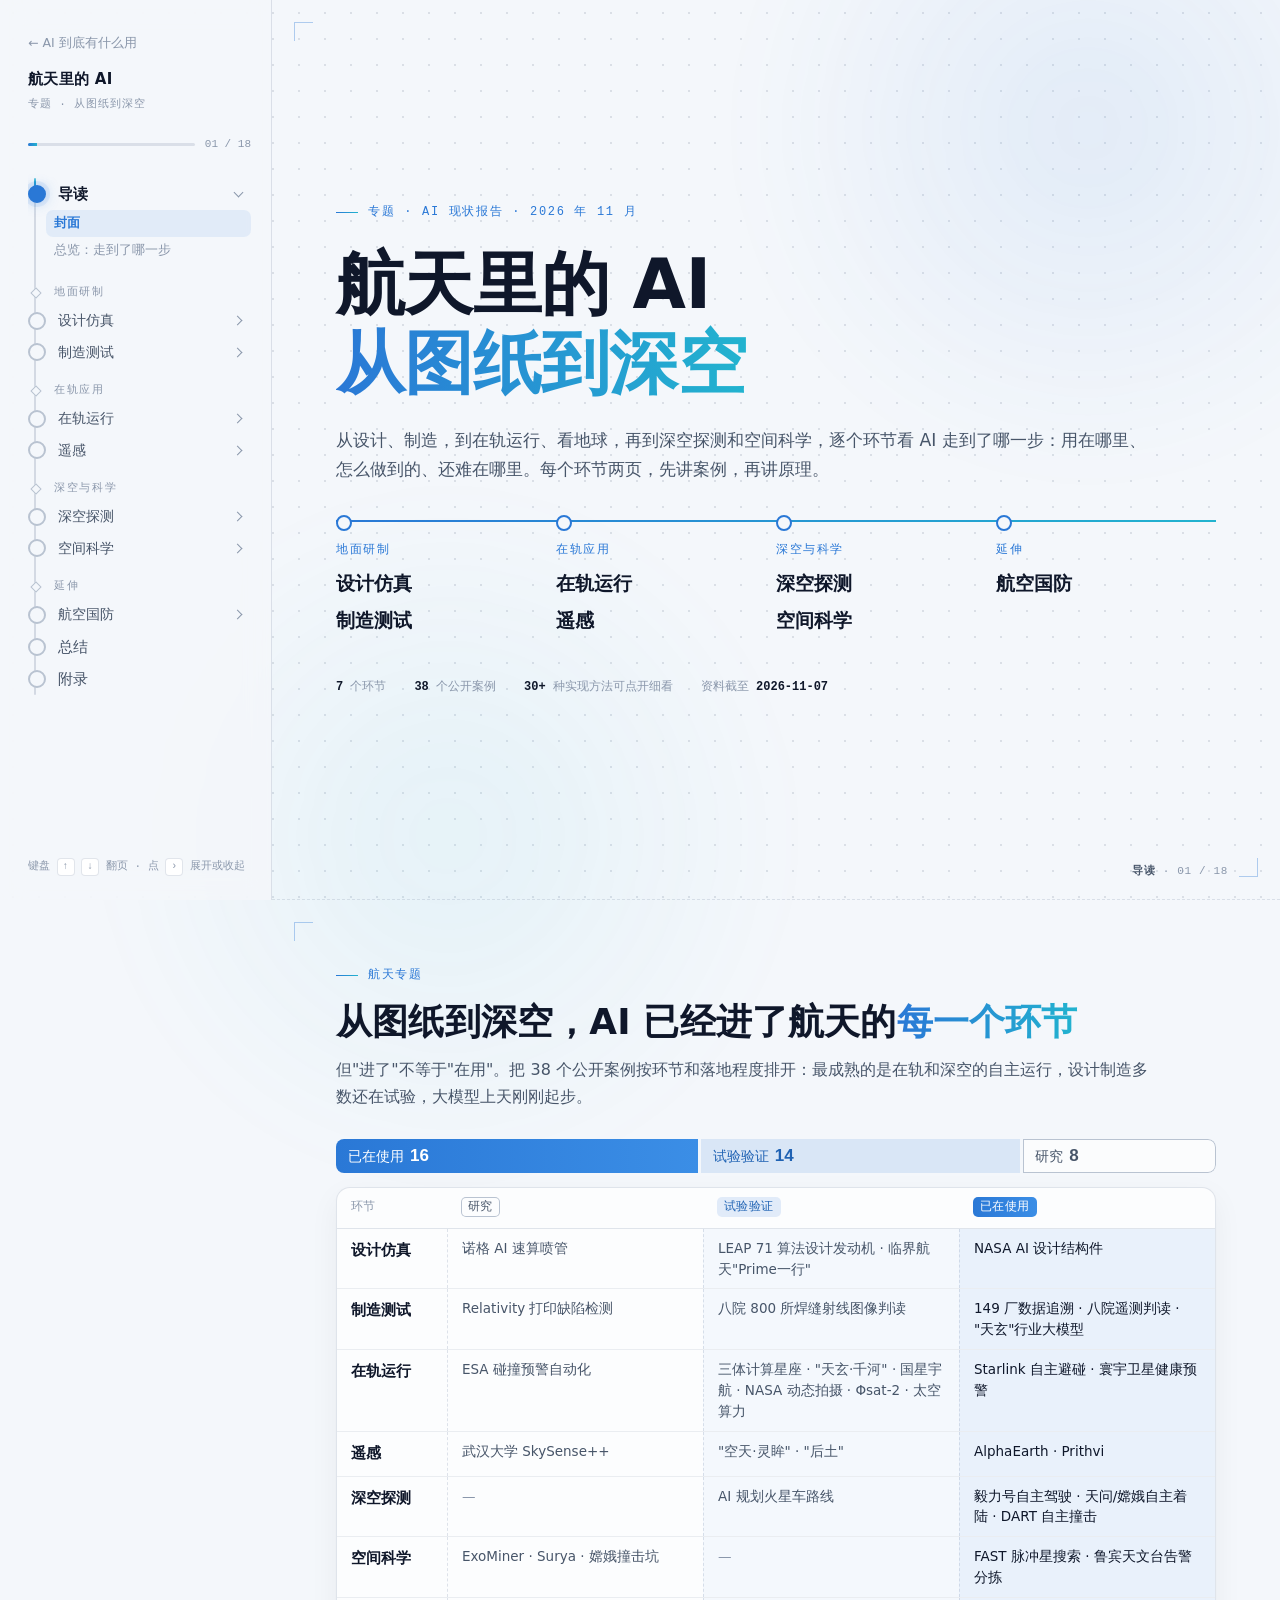
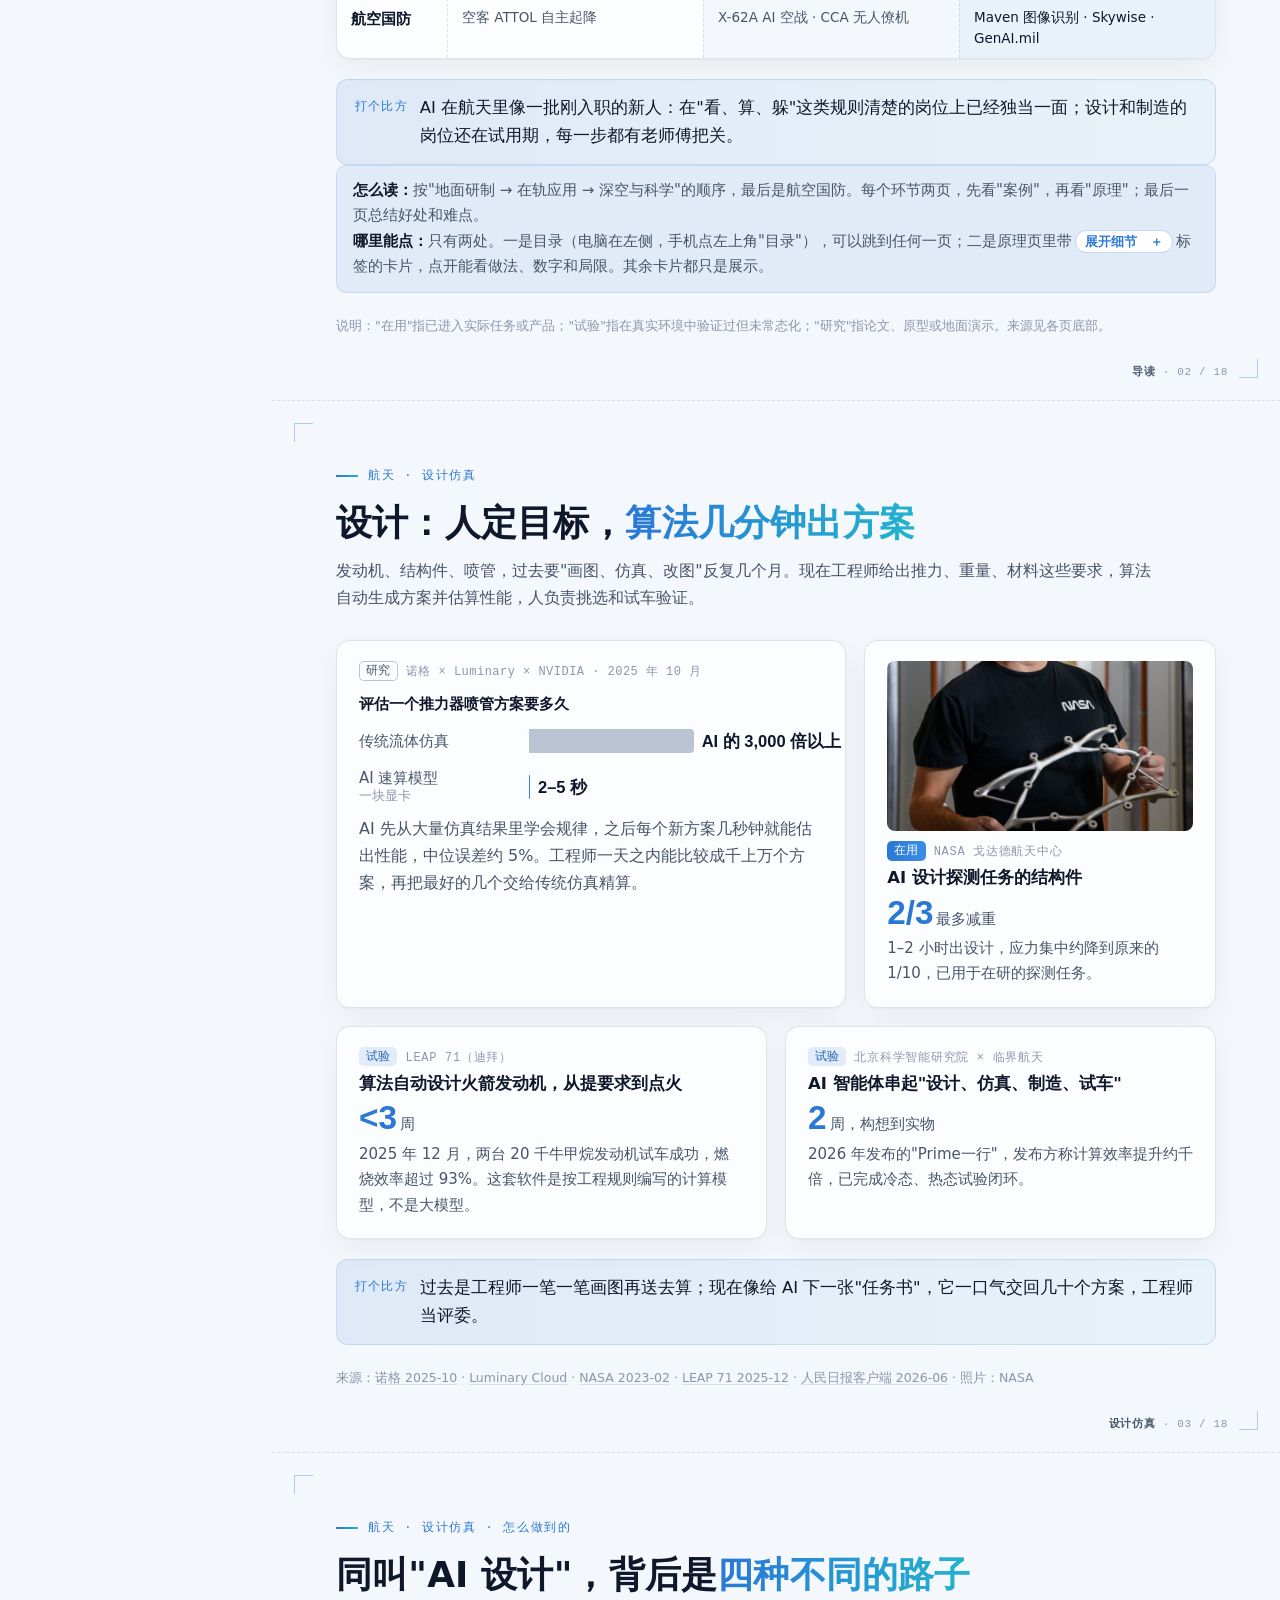
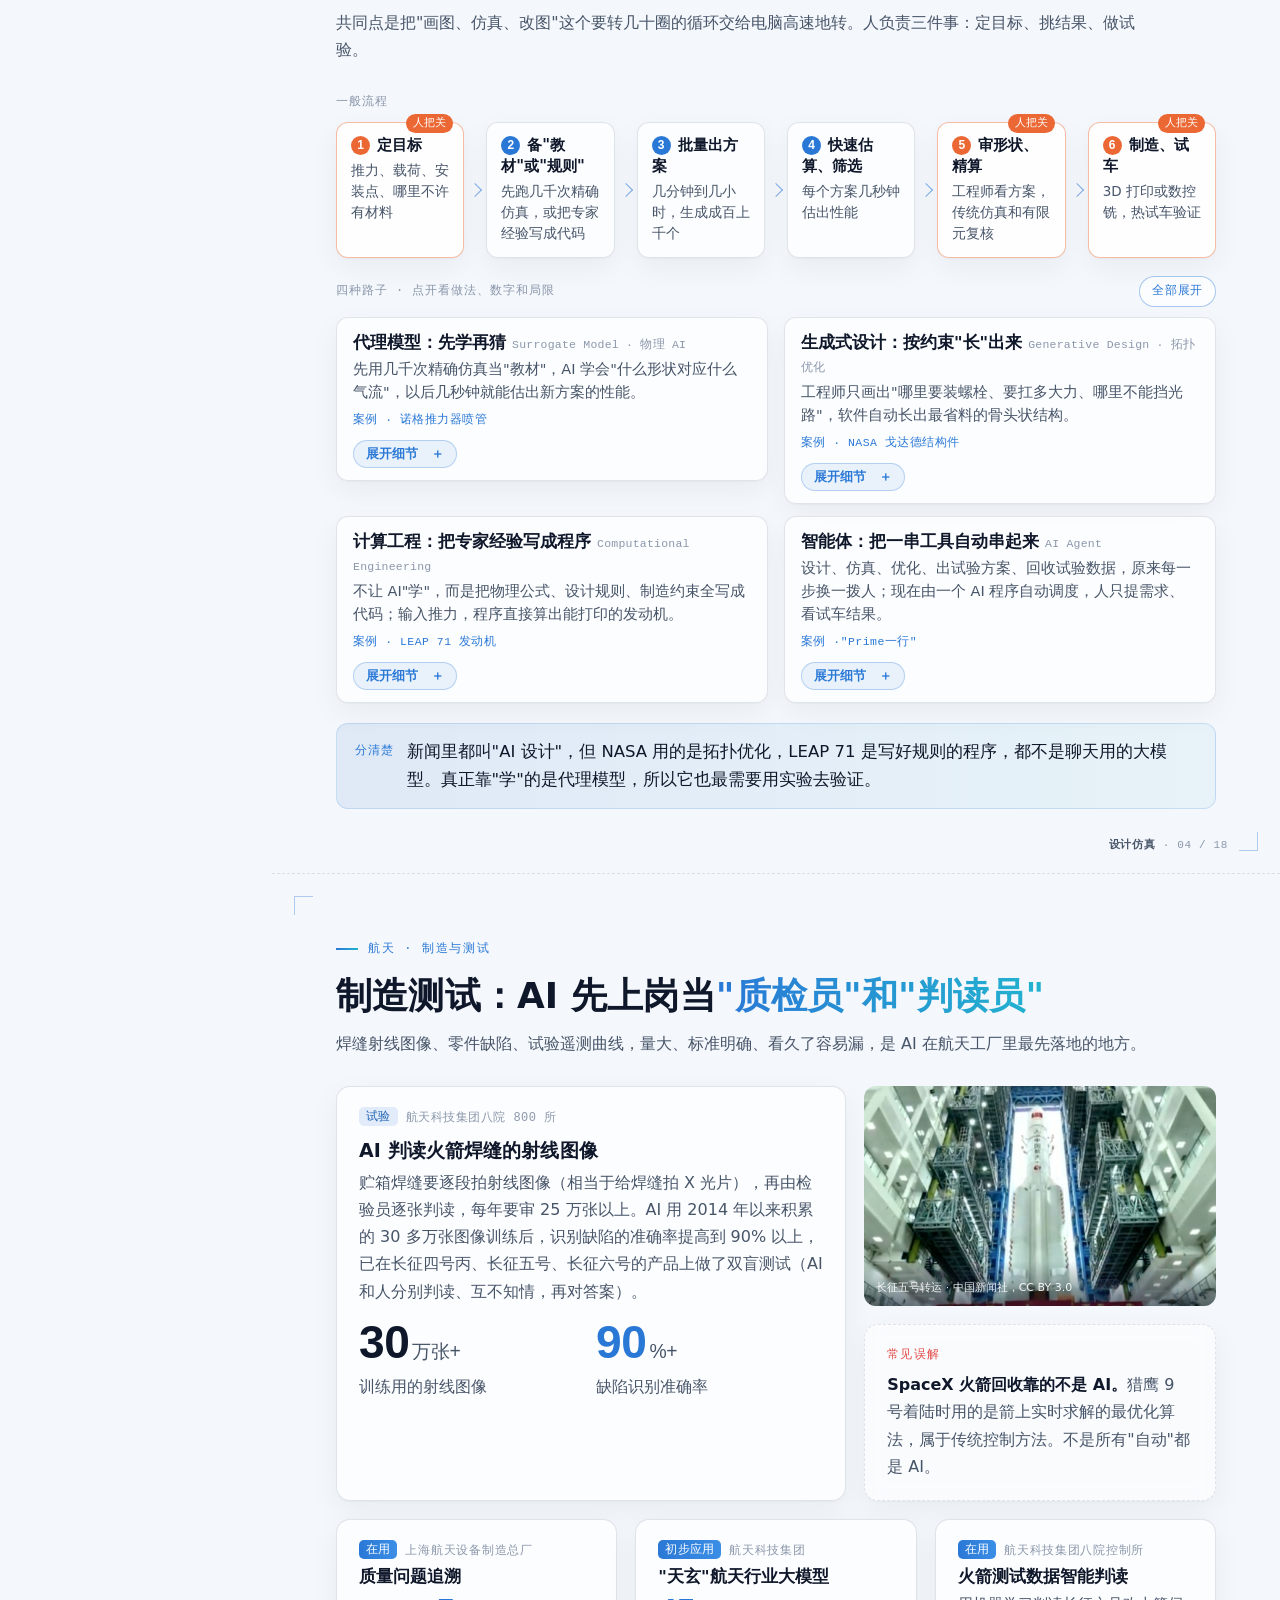
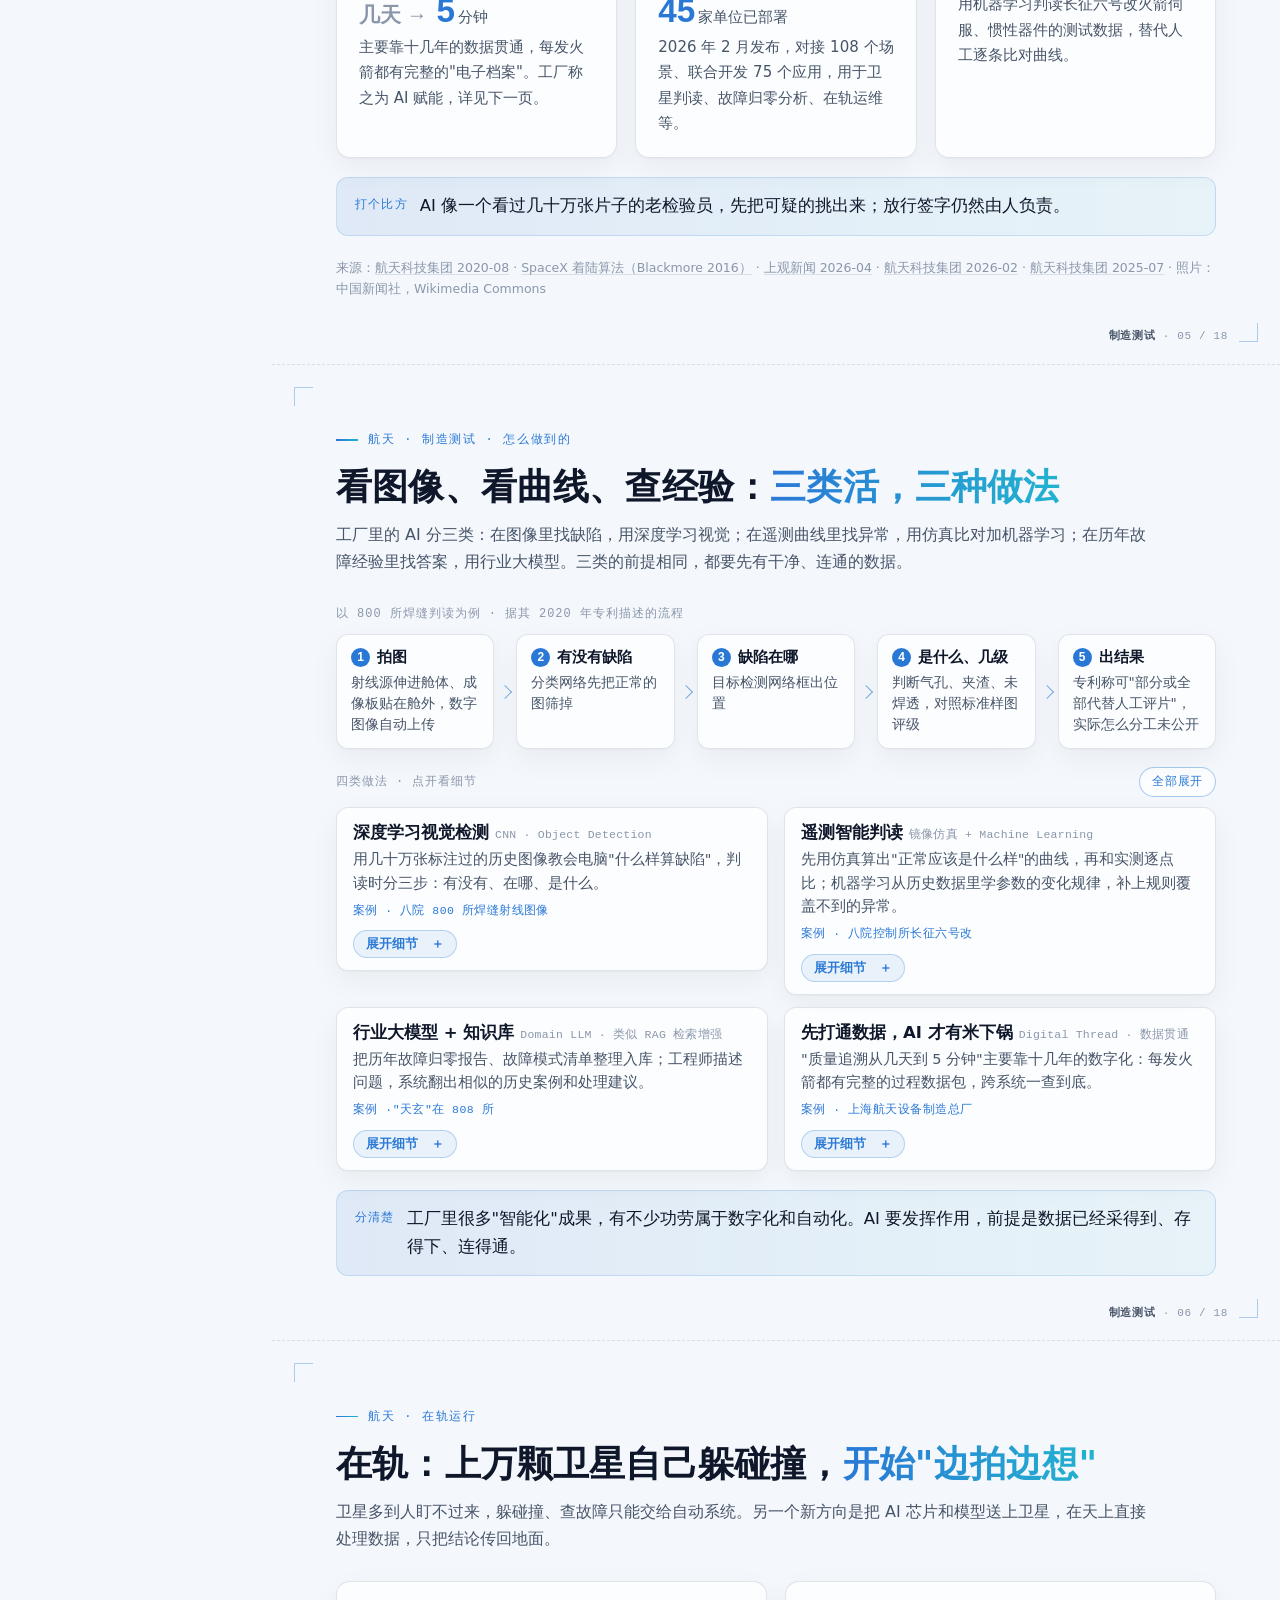
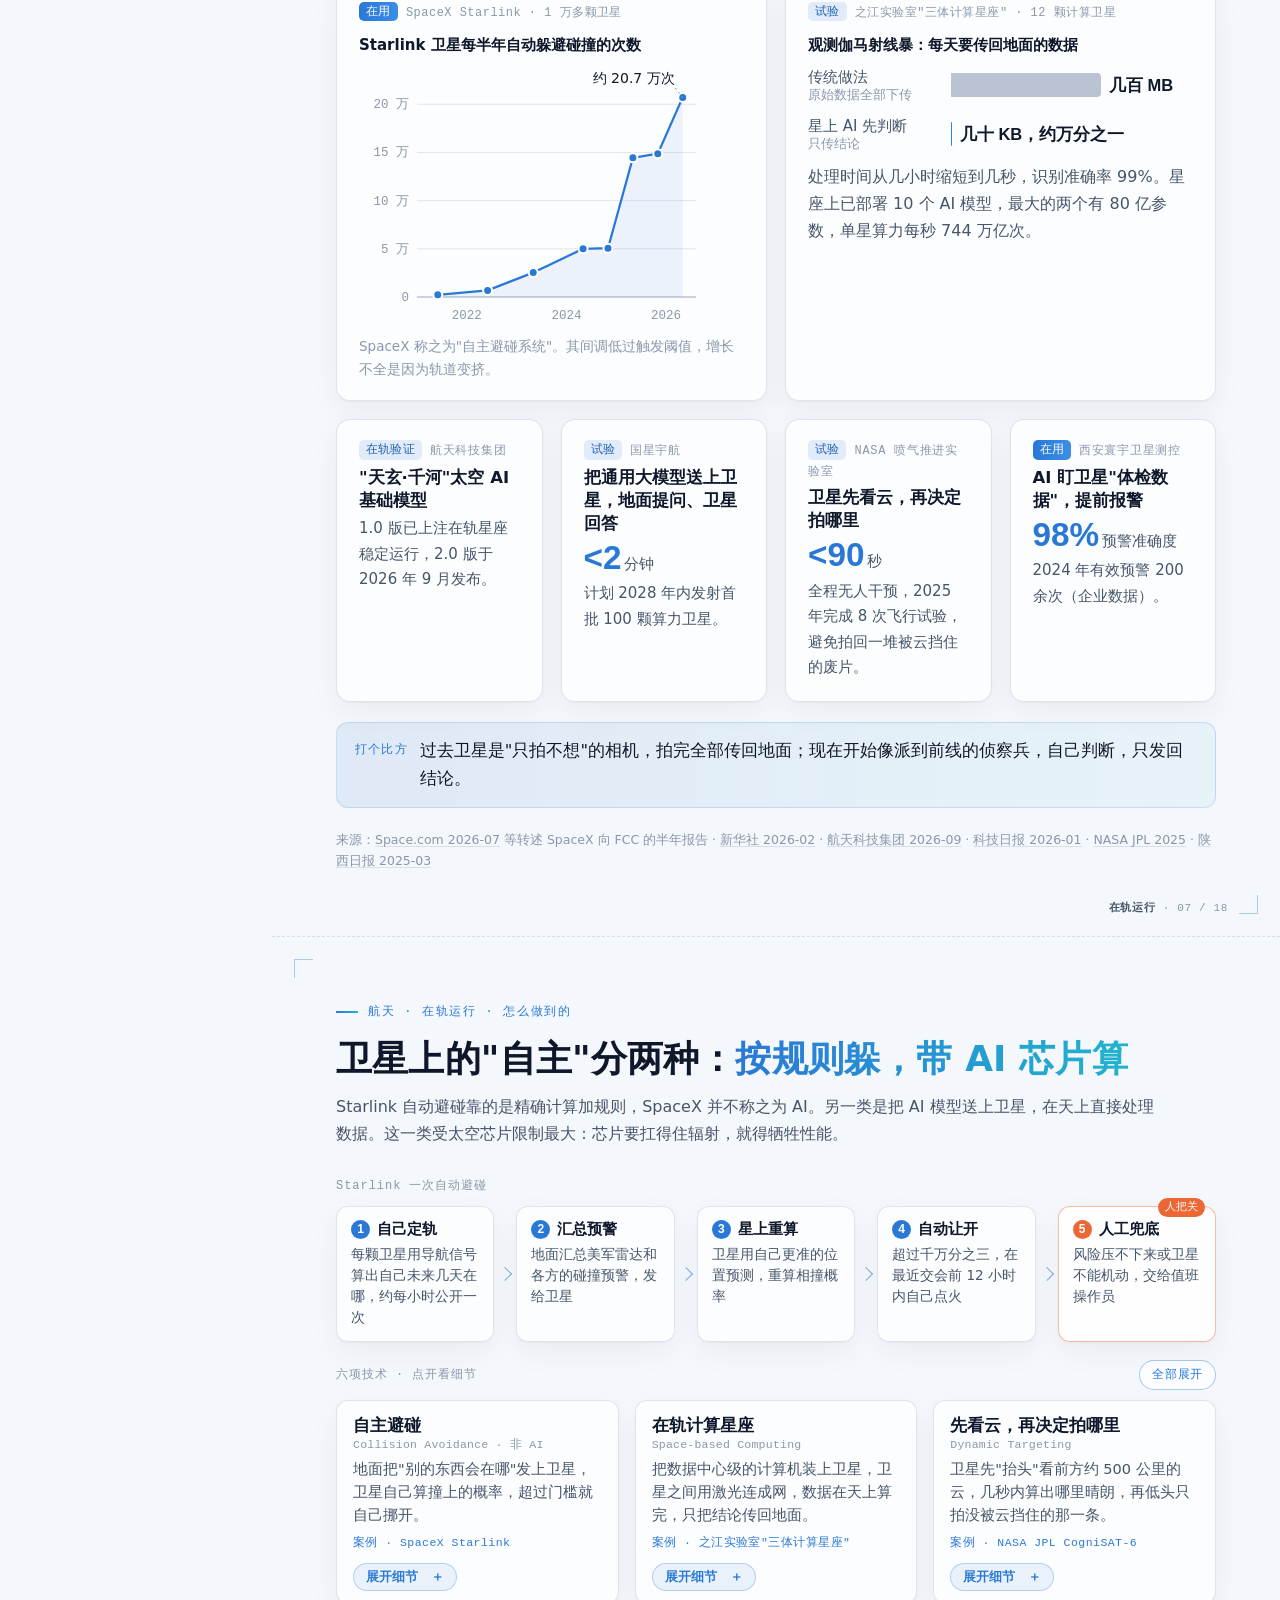
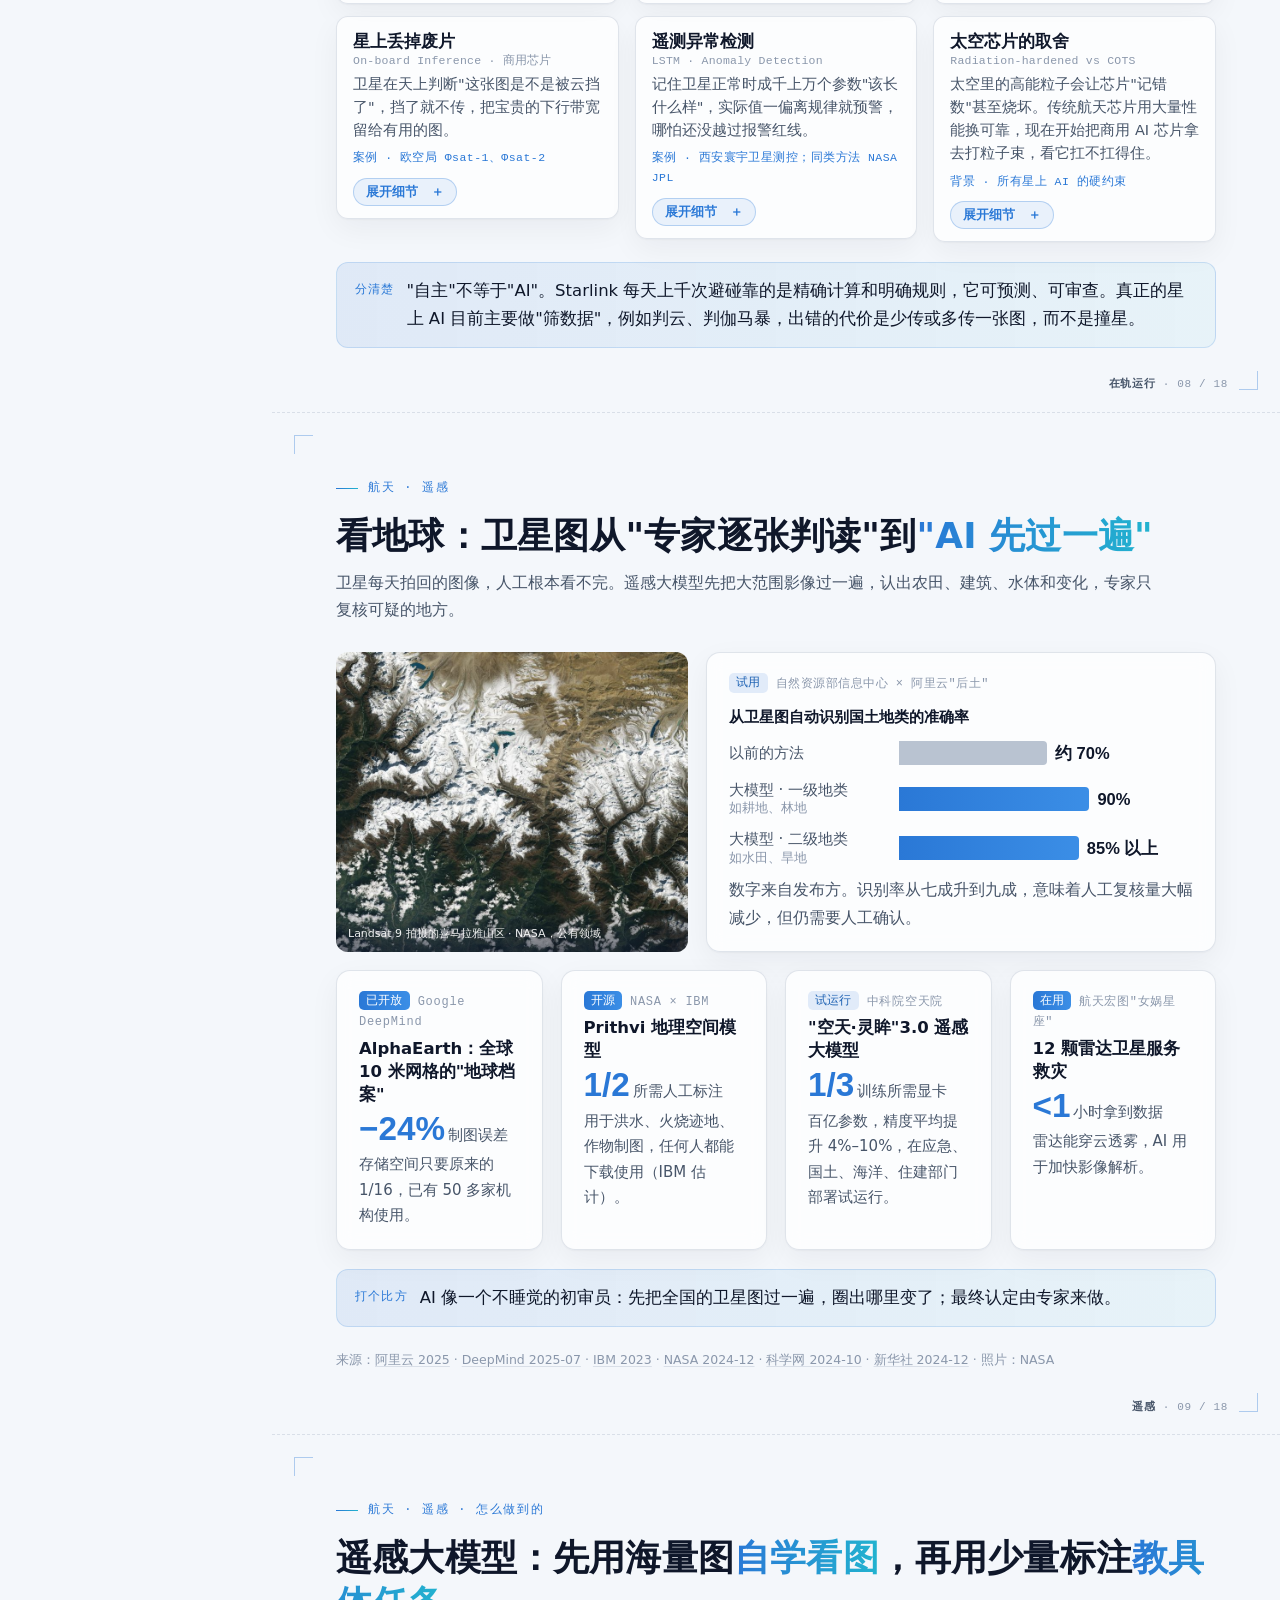
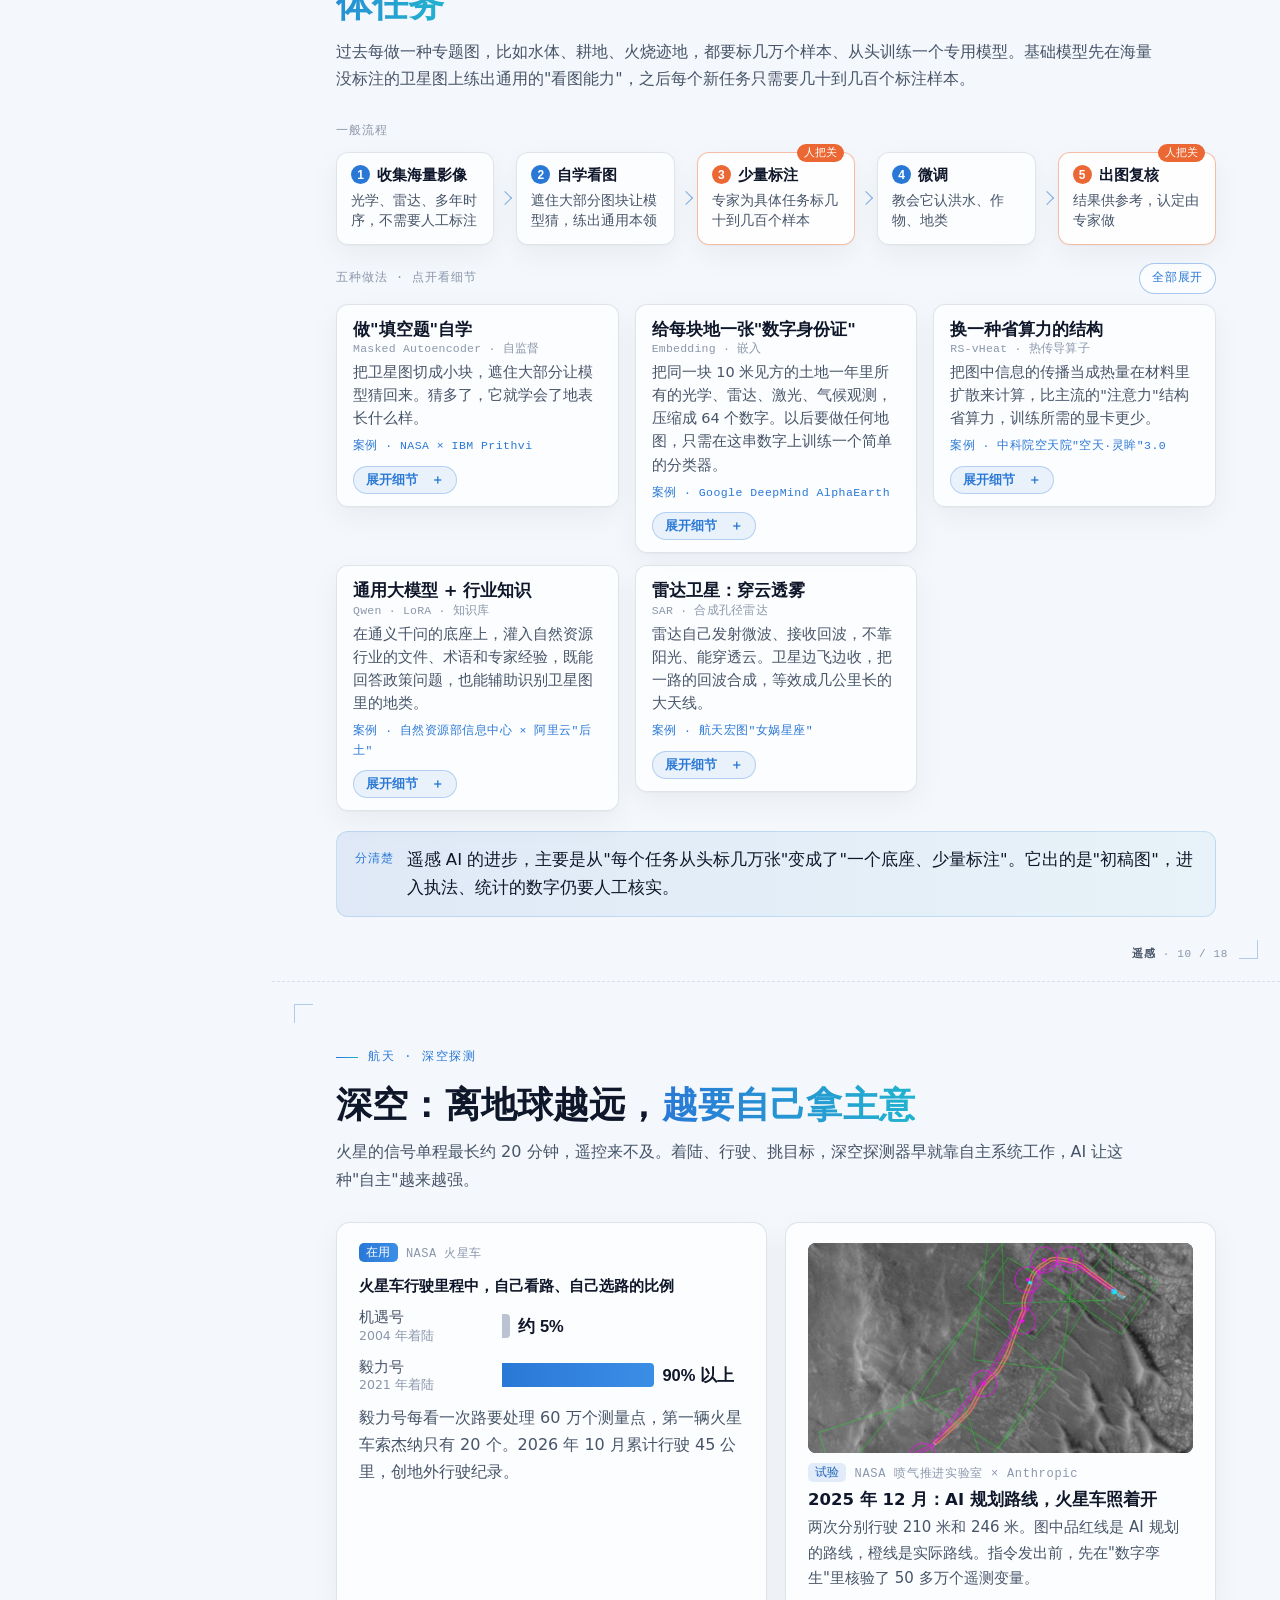
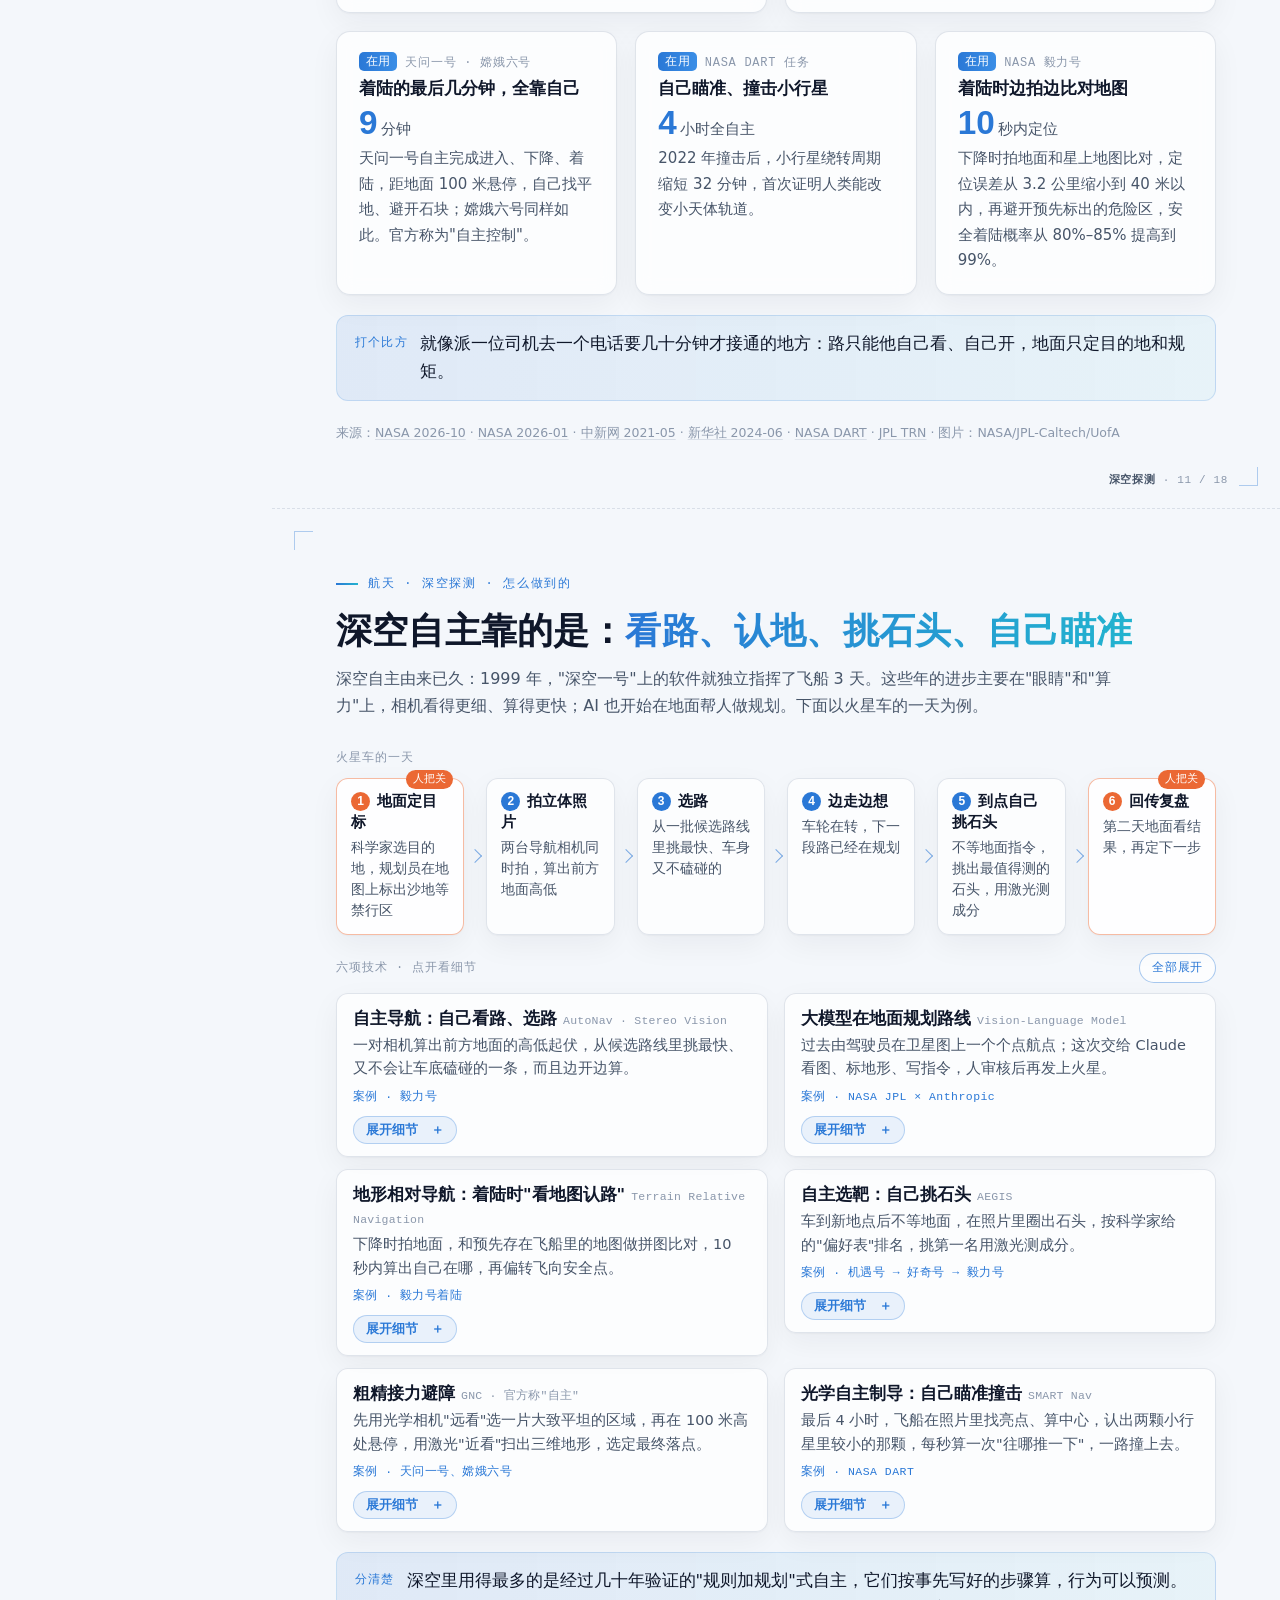
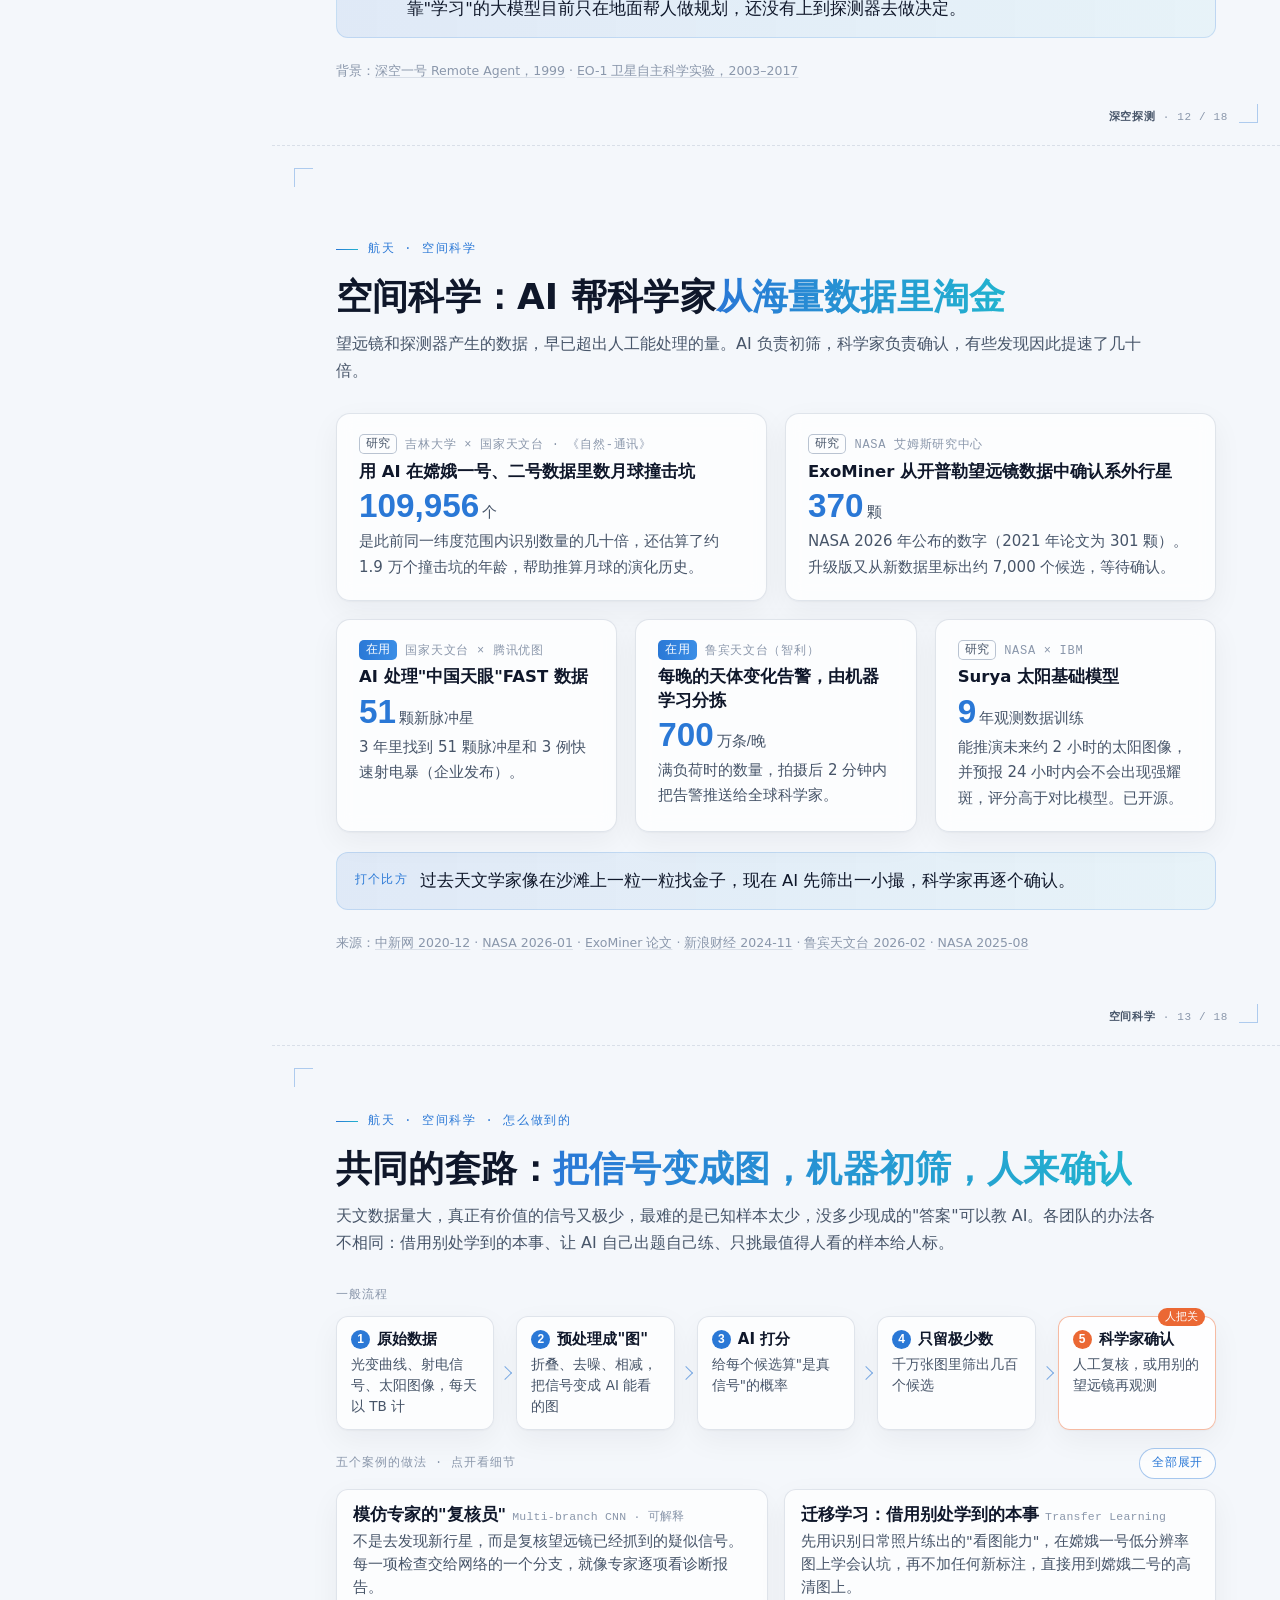
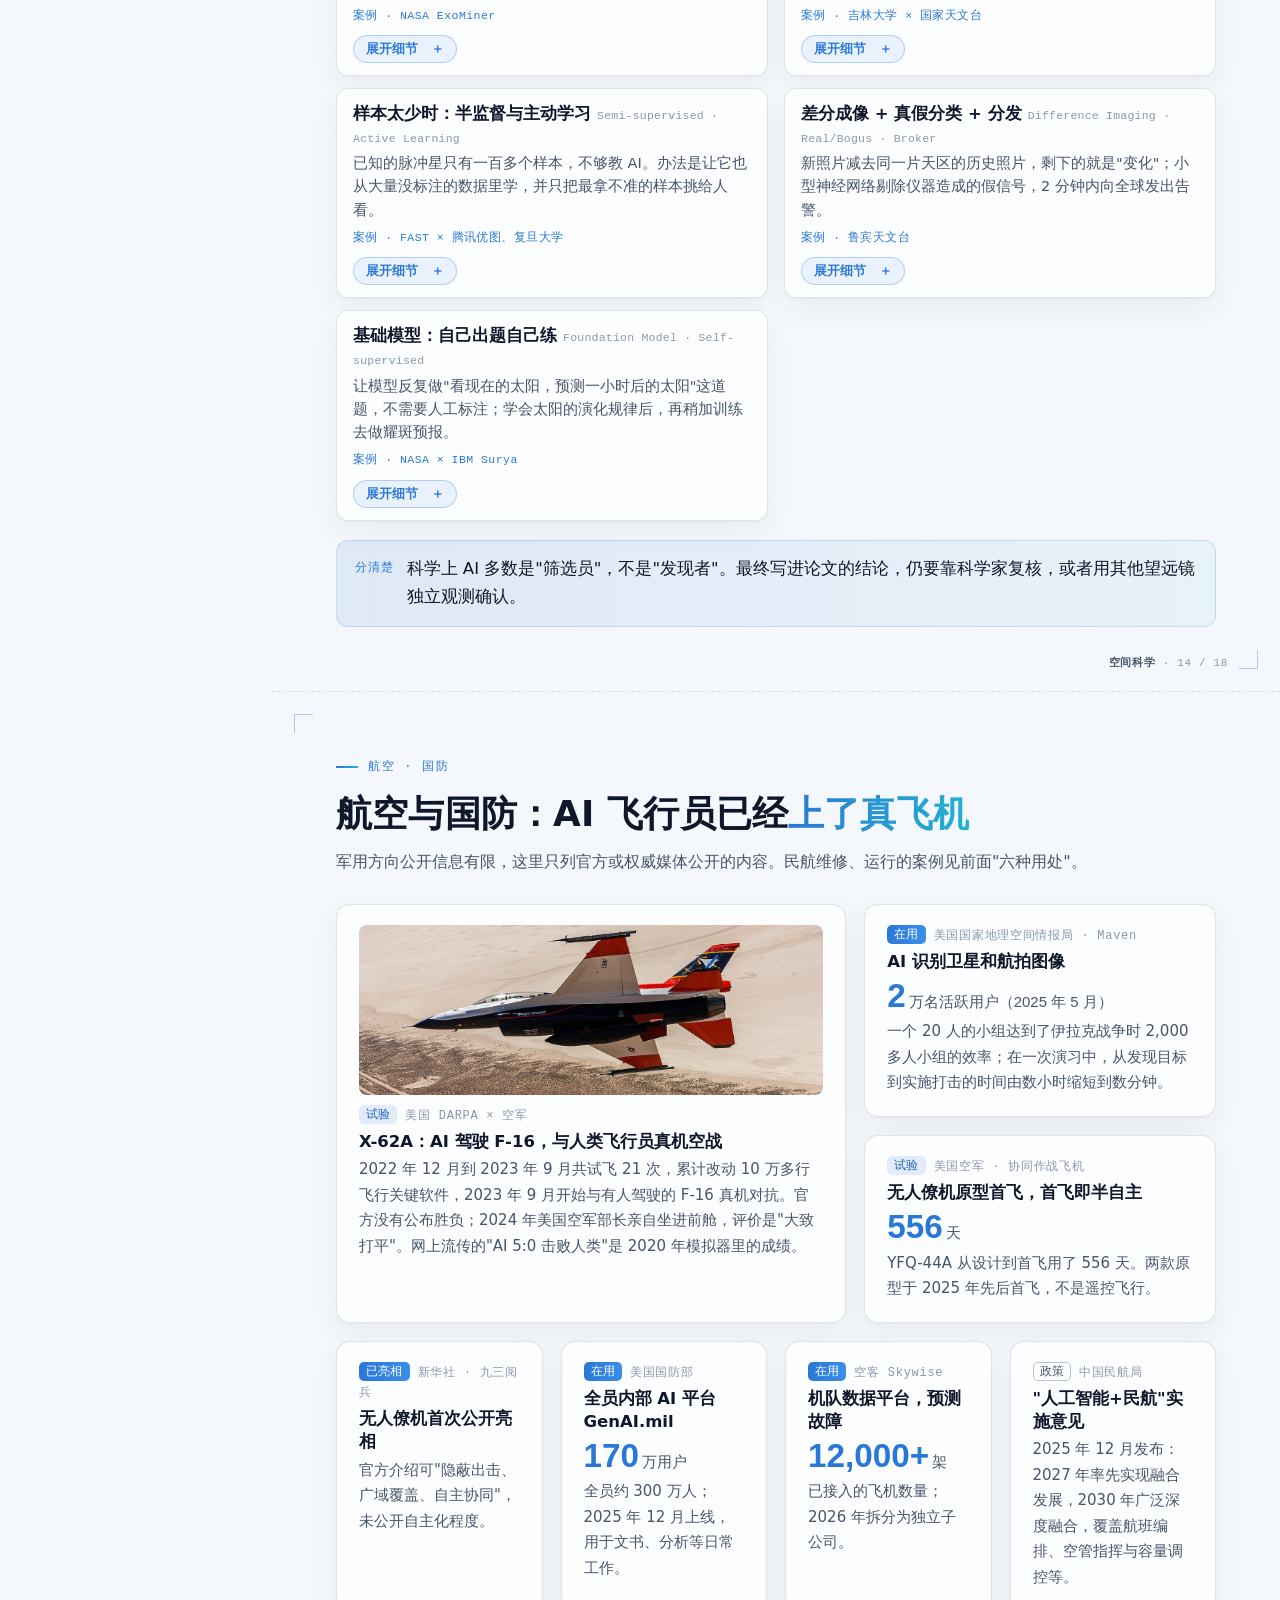
==== commit 3a294450: "目录可关与可点提示" ====
--- a/space.html
+++ b/space.html
@@ -10,16 +10,18 @@
 <body>
 <div class="backdrop" aria-hidden="true"></div>
 
-<nav class="toc" aria-label="目录">
+<nav class="toc" id="toc" aria-label="目录">
+  <button type="button" class="toc-close" aria-label="关闭目录">关闭</button>
   <a class="toc-back" href="index.html">← AI 到底有什么用</a>
   <a class="toc-brand" href="#cover">航天里的 AI<span>专题 · 从图纸到深空</span></a>
   <div class="toc-progress"><div class="toc-progress-track"><div class="toc-progress-fill"></div></div><span class="toc-progress-text">01 / 01</span></div>
   <div class="toc-scroll"><ol class="toc-list"></ol></div>
   <div class="toc-hint">键盘 <kbd>↑</kbd> <kbd>↓</kbd> 翻页 · 点 <kbd>›</kbd> 展开或收起</div>
 </nav>
+<div class="toc-scrim" aria-hidden="true"></div>
 
 <div class="topbar">
-  <button type="button" aria-label="打开目录">目录</button>
+  <button type="button" class="topbar-menu" aria-controls="toc" aria-expanded="false">目录</button>
   <span class="topbar-title"></span>
   <span class="topbar-count"></span>
   <i class="topbar-progress"></i>
@@ -69,7 +71,7 @@
       <div class="m-row"><b>航空国防</b><span data-stage="研究">空客 ATTOL 自主起降</span><span data-stage="试验">X-62A AI 空战 · CCA 无人僚机</span><span data-stage="在用">Maven 图像识别 · Skywise · GenAI.mil</span></div>
     </div>
     <p class="say reveal d4"><b>打个比方</b>AI 在航天里像一批刚入职的新人：在"看、算、躲"这类规则清楚的岗位上已经独当一面；设计和制造的岗位还在试用期，每一步都有老师傅把关。</p>
-    <p class="note reveal d5"><b>怎么读这个专题：</b>按"地面研制 → 在轨应用 → 深空与科学"的顺序，最后是航空国防。每个环节两页：先看"案例"，再看"原理"，原理页的卡片可以点开看做法、数字和局限。最后一页总结 AI 在航天里的好处和难点。用目录可以随时跳到任何一页。</p>
+    <p class="note reveal d5"><b>怎么读：</b>按"地面研制 → 在轨应用 → 深空与科学"的顺序，最后是航空国防。每个环节两页，先看"案例"，再看"原理"；最后一页总结好处和难点。<br><b>哪里能点：</b>只有两处。一是目录（电脑在左侧，手机点左上角"目录"），可以跳到任何一页；二是原理页里带<span class="cue-sample">展开细节　＋</span>标签的卡片，点开能看做法、数字和局限。其余卡片都只是展示。</p>
     <div class="src reveal d5">说明："在用"指已进入实际任务或产品；"试验"指在真实环境中验证过但未常态化；"研究"指论文、原型或地面演示。来源见各页底部。</div>
   </div>
 </section>
--- a/css/style.css
+++ b/css/style.css
@@ -332,6 +332,7 @@
 
 /* 移动端顶栏 */
 .topbar { display: none; }
+.toc-close, .toc-scrim { display: none; }
 
 /* ============ 幻灯片 ============ */
 main { margin-left: var(--toc-width); }
@@ -770,15 +771,64 @@
     border-bottom: 1px solid var(--line);
     font-size: 13px;
   }
-  .topbar button {
-    border: 1px solid var(--line);
+  .topbar-menu {
+    display: inline-flex;
+    align-items: center;
+    gap: 7px;
+    border: 1px solid rgba(42, 120, 214, 0.35);
     background: #fff;
-    border-radius: 8px;
-    padding: 4px 10px;
+    border-radius: 999px;
+    padding: 5px 12px 5px 10px;
     font: inherit;
-    color: var(--ink);
+    font-weight: 600;
+    color: var(--accent);
     cursor: pointer;
   }
+  /* 三道横线的菜单图标 */
+  .topbar-menu::before {
+    content: "";
+    width: 14px;
+    height: 10px;
+    background:
+      linear-gradient(currentColor, currentColor) top / 100% 1.5px no-repeat,
+      linear-gradient(currentColor, currentColor) center / 100% 1.5px no-repeat,
+      linear-gradient(currentColor, currentColor) bottom / 100% 1.5px no-repeat;
+  }
+  /* 目录抽屉：右上角"关闭"，外面盖一层暗色，点暗色处也能关 */
+  .toc-close {
+    display: inline-flex;
+    align-items: center;
+    gap: 6px;
+    position: absolute;
+    top: 18px;
+    right: 16px;
+    padding: 6px 12px;
+    border: 1px solid var(--line);
+    border-radius: 999px;
+    background: #fff;
+    font: inherit;
+    font-size: 13px;
+    color: var(--ink-2);
+    cursor: pointer;
+  }
+  .toc-close::after { content: "✕"; font-size: 11px; }
+  .toc-scrim {
+    display: block;
+    position: fixed;
+    inset: 0;
+    z-index: 19;
+    background: rgba(15, 23, 42, 0.38);
+    opacity: 0;
+    pointer-events: none;
+    transition: opacity 0.3s;
+  }
+  body.toc-open .toc-scrim { opacity: 1; pointer-events: auto; }
+  body.toc-open { overflow: hidden; }
+  .toc { padding-top: 64px; }
+  .toc-fold { width: 38px; height: 38px; }
+  .toc-node { padding: 8px 0; }
+  .toc-slides a { padding: 6px 8px; }
+  .toc-hint { display: none; }
   .topbar .topbar-title { flex: 1; color: var(--ink-2); overflow: hidden; white-space: nowrap; text-overflow: ellipsis; }
   .topbar .topbar-count { font-family: var(--font-mono); font-size: 11px; color: var(--ink-3); }
   .topbar-progress { position: absolute; left: 0; bottom: -1px; height: 2px; width: 0; background: linear-gradient(90deg, var(--accent), var(--accent-2)); transition: width 0.3s; }
@@ -855,8 +905,6 @@
 .use-card h3 { font-size: 21px; margin: 6px 0 4px; }
 .use-card .fig { font-family: var(--font-num); font-size: 30px; font-weight: 600; color: var(--ink); margin-top: 10px; line-height: 1.2; }
 .use-card .fig small { font-size: 14px; color: var(--ink-2); font-weight: 400; margin-left: 4px; }
-a.use-card { text-decoration: none; transition: transform 0.2s, box-shadow 0.2s; }
-a.use-card:hover { transform: translateY(-2px); box-shadow: 0 2px 4px rgba(15, 23, 42, 0.05), 0 16px 36px rgba(42, 120, 214, 0.12); }
 
 /* 讲给别人听 */
 .talk { list-style: none; display: grid; grid-template-columns: repeat(2, minmax(0, 1fr)); gap: 12px 18px; }
@@ -1225,23 +1273,26 @@
   transition: border-color 0.2s;
 }
 details.more[open] { border-color: rgba(42, 120, 214, 0.4); background: var(--card-solid); }
-details.more > summary { list-style: none; position: relative; cursor: pointer; padding: 13px 46px 13px 16px; }
+details.more > summary { list-style: none; display: block; cursor: pointer; padding: 13px 16px 12px; border-radius: 12px; }
 details.more > summary::-webkit-details-marker { display: none; }
+/* 每张可展开的卡片底部都有同一个"展开细节"标签，一眼能看出可以点 */
 details.more > summary::after {
-  content: "";
-  position: absolute;
-  right: 14px;
-  top: 15px;
-  width: 22px;
-  height: 22px;
-  border-radius: 50%;
-  border: 1px solid rgba(42, 120, 214, 0.35);
-  background:
-    linear-gradient(var(--accent), var(--accent)) center / 10px 1.5px no-repeat,
-    linear-gradient(var(--accent), var(--accent)) center / 1.5px 10px no-repeat;
-  transition: transform 0.25s;
-}
-details.more[open] > summary::after { transform: rotate(45deg); }
+  content: "展开细节　＋";
+  display: inline-block;
+  margin-top: 10px;
+  padding: 3px 12px;
+  border-radius: 999px;
+  font-size: 12.5px;
+  font-weight: 600;
+  line-height: 1.6;
+  color: var(--accent);
+  background: var(--accent-soft);
+  border: 1px solid rgba(42, 120, 214, 0.28);
+  transition: background 0.2s, color 0.2s;
+}
+details.more[open] > summary::after { content: "收起　－"; background: transparent; }
+details.more:not([open]):hover { border-color: rgba(42, 120, 214, 0.45); box-shadow: 0 10px 26px rgba(42, 120, 214, 0.12); }
+details.more:not([open]) > summary:hover::after { color: #fff; background: var(--accent); }
 details.more > summary:focus-visible { outline: 2px solid var(--accent); outline-offset: -2px; border-radius: 12px; }
 .more .term { display: block; font-size: 16.5px; font-weight: 700; color: var(--ink); line-height: 1.4; }
 .more .term small { font-family: var(--font-mono); font-size: 11.5px; font-weight: 400; color: var(--ink-3); margin-left: 6px; letter-spacing: 0.02em; }
@@ -1289,12 +1340,9 @@
 .pros-cons .cons .col-label { color: var(--series-2); }
 .pros-cons .stack { gap: 10px; }
 .cons details.more[open] { border-color: rgba(235, 104, 52, 0.45); }
-.cons details.more > summary::after {
-  border-color: rgba(235, 104, 52, 0.4);
-  background:
-    linear-gradient(var(--series-2), var(--series-2)) center / 10px 1.5px no-repeat,
-    linear-gradient(var(--series-2), var(--series-2)) center / 1.5px 10px no-repeat;
-}
+.cons details.more > summary::after { color: var(--series-2); background: rgba(235, 104, 52, 0.08); border-color: rgba(235, 104, 52, 0.3); }
+.cons details.more:not([open]):hover { border-color: rgba(235, 104, 52, 0.45); box-shadow: 0 10px 26px rgba(235, 104, 52, 0.1); }
+.cons details.more:not([open]) > summary:hover::after { color: #fff; background: var(--series-2); }
 .cons .more-body h4 { color: var(--series-2); }
 .pro { display: grid; grid-template-columns: auto minmax(0, 1fr); gap: 2px 14px; align-items: baseline; padding: 14px 16px; }
 .pro .fig { grid-row: span 2; font-family: var(--font-num); font-size: 26px; font-weight: 600; color: var(--accent); line-height: 1.1; min-width: 100px; }
@@ -1329,8 +1377,7 @@
   .pipeline b { font-size: 14.5px; }
   .pipeline span { font-size: 13px; }
   .more-grid, .more-grid.g-3 { grid-template-columns: minmax(0, 1fr); gap: 8px; }
-  details.more > summary { padding: 11px 42px 11px 13px; }
-  details.more > summary::after { top: 12px; right: 12px; }
+  details.more > summary { padding: 11px 13px 10px; }
   .more .term { font-size: 15.5px; }
   .more .term small { display: block; margin-left: 0; }
   .more .gist { font-size: 13.5px; }
@@ -1374,3 +1421,16 @@
   .cover-map li::before { display: none; }
   .cover-map b { font-size: 16px; }
 }
+
+/* 正文里提到"展开细节"标签时的样例，与卡片上的标签同款 */
+.cue-sample {
+  display: inline-block;
+  margin: 0 3px;
+  padding: 0 9px;
+  border-radius: 999px;
+  font-size: 12.5px;
+  font-weight: 600;
+  color: var(--accent);
+  background: #fff;
+  border: 1px solid rgba(42, 120, 214, 0.28);
+}
